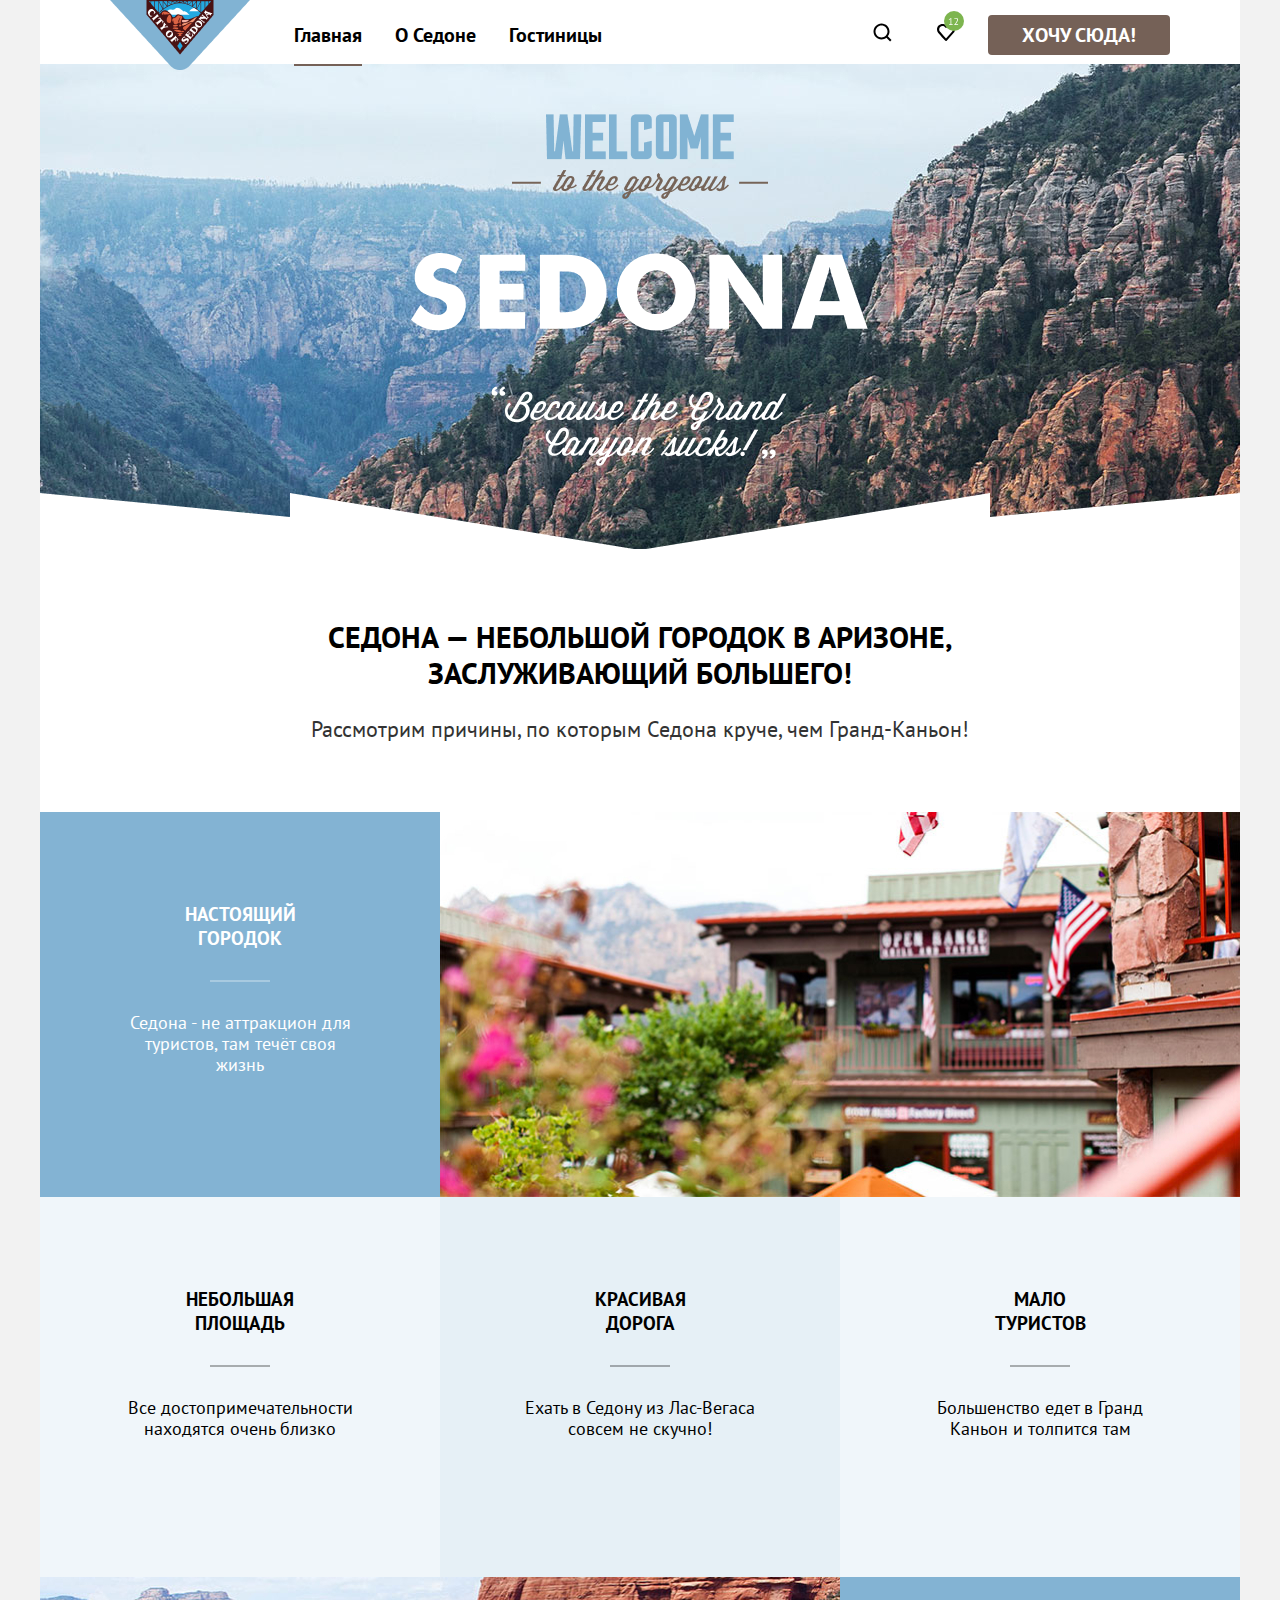
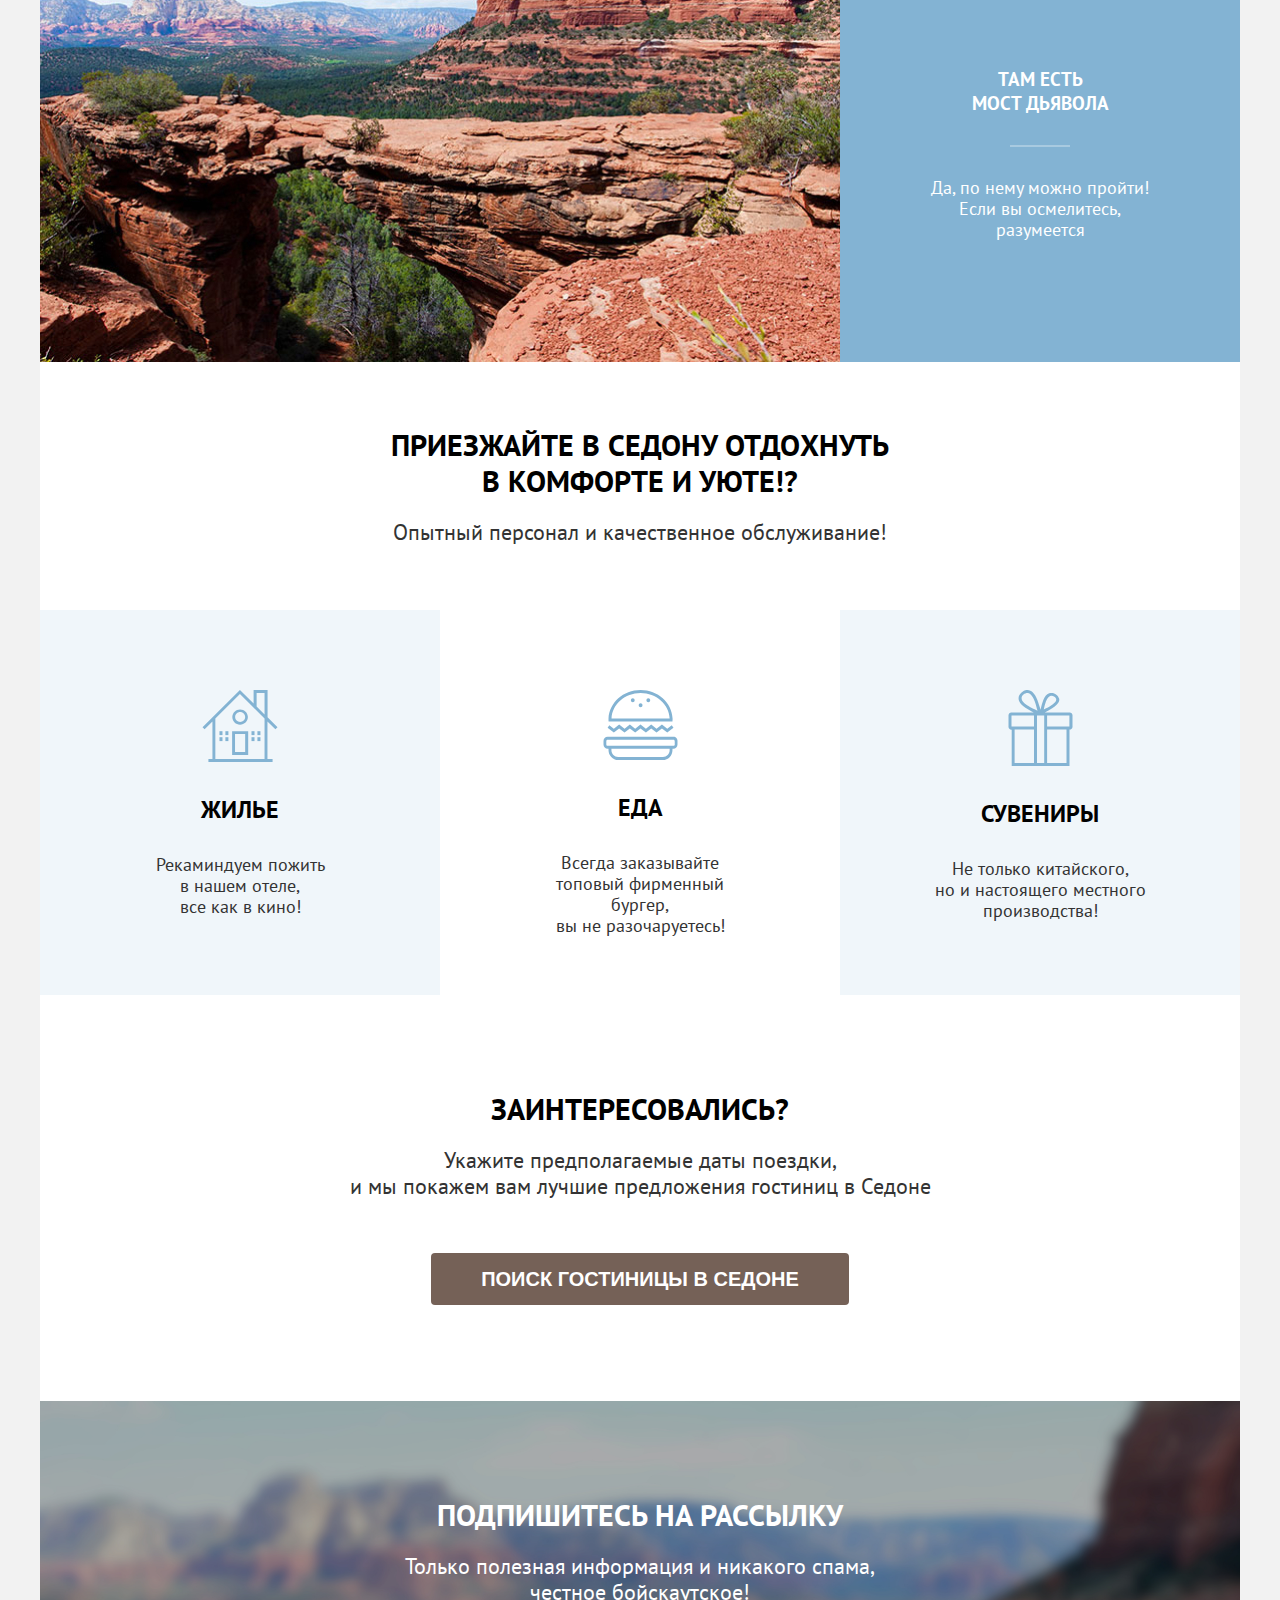
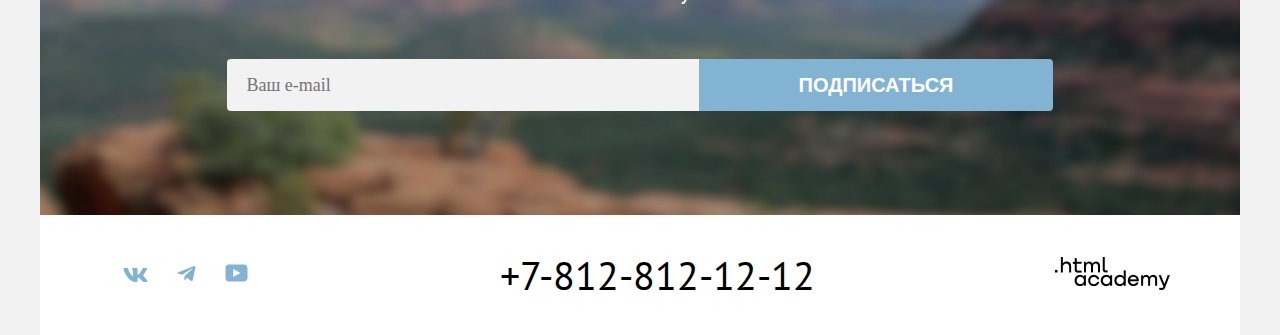
==== index.html @ 8613fc77 "Merge pull request #8 from Odissey7/master" ====
<!DOCTYPE html>
<html lang="ru">

  <head>
    <meta charset="utf-8">
    <title>HTML Academy: Седона</title>
    <link rel="stylesheet" href="./style.css">
  </head>


  <body class="body-index">
    <div class="body-html">
      <header class="page-header">
        <nav class="navigation">
          <img class="logo" src="./images/logo.png" width="140" height="70" alt="Иконка">

          <!--Header №1-->
          <div class="navigation-container">
            <ul class="navigation-list">
              <li class="navigation-item">
                <a class="navigation-link navigation-link-current" href="./index.html">Главная</a>
              </li>
              <li class="navigation-item">
                <a class="navigation-link" href="about.html">О Седоне</a>
              </li>
              <li class="navigation-item">
                <a class="navigation-link" href="./catalog.html">Гостиницы</a>
              </li>
            </ul>
          </div>

          <!--Header №2-->
          <div class="navigation-container-right">
            <ul class="navigation-list">
              <li class="navigation-item">
                <a class="search-link" href="#">
                  <img class="search" src="./images/search.svg" alt="Кнопка поиска">
                  <span class="visually-hidden">Поиск</span>
                </a>
              </li>
              <li class="navigation-item">
                <a class="like-link" href="#">
                  <img class="like" src="./images/like.svg" alt="Избранное">
                  <span class="visually-hidden">Избранное</span>
                </a>
              </li>
              <!--Button-->
              <li class="navigation-item">
                <a class="button button-header" href="#">Хочу сюда!</a>
              </li>
            </ul>
          </div>
        </nav>
      </header>



      <!--Main-->
      <main class="main-index">
        <h1 class="visually-hidden">Wellcom to Sedona</h1>
        <div class="hero">
          <img class="welcome" src="./images/welcome.png" alt="Приветствуем  Седоны">
          <img class="ornament" src="./images/shelf.png" alt="Орнамент">
        </div>


        <!--Главный текст-->
        <section class="advantages">
          <div class="page-container sedona-city">
            <h2 class="main-heading">Седона — небольшой городок в Аризоне,<br>заслуживающий большего!</h2>
            <p class="main-text">Рассмотрим причины, по которым Седона круче, чем Гранд-Каньон!</p>
          </div>
          <ul class="advantages-list">


            <!--Синний-->
            <li class="advantages-item advantages-item-wide">
              <div class="advantages-item-container">
                <h3 class="advantages-title"> Настоящий<br>городок</h3>
                <p class="advantages-description">Седона - не аттракцион для<br> туристов, там течёт своя<br> жизнь</p>
              </div>
              <img class="images" src="./images/photo-1.jpg" width="800" height="384" alt="Изображение домика">
            </li>

            <li class="advantages-item advantages-item-squares advantages-item-wide">
              <div class="advantages-item-container">
                <h3 class="advantages-title">Небольшая<br>площадь</h3>
                <p class="advantages-description">Все достопримечательности<br> находятся очень близко</p>
              </div>
            </li>

            <li class="advantages-item advantages-item-road advantages-item-wide">
              <div class="advantages-item-container">
                <h3 class="advantages-title">Красивая<br>дорога</h3>
                <p class="advantages-description">Ехать в Седону из Лас-Вегаса<br> совсем не скучно!</p>
              </div>
            </li>

            <li class="advantages-item advantages-item-tourist advantages-item-wide">
              <div class="advantages-item-container">
                <h3 class="advantages-title">Мало<br>туристов</h3>
                <p class="advantages-description">Большенство едет в Гранд<br> Каньон и толпится там</p>
              </div>
            </li>

            <!--Синний-->
            <li class="advantages-item advantages-item-wide advantages-item-wide-rewerse">
              <div class="advantages-item-container">
                <h3 class="advantages-title">Там есть<br>мост дьявола</h3>
                <p class="advantages-description">Да, по нему можно пройти!<br> Если вы осмелитесь,<br> разумеется</p>
              </div>
              <img class="images" src="images/photo-2.jpg" width="800" height="385" alt="Каньон">
            </li>
          </ul>

          <!--Приезжайте в Седону-->

          <div class="page-container stop-comfort">
            <h2 class="advantages-interested">Приезжайте в Седону отдохнуть<br> в комфорте и уюте!?</h2>
            <p class="advantages-description-comfort">Опытный персонал и качественное обслуживание!</p>
          </div>

          <!--Жилье-->
          <ul class="advantages-souvenirs">
            <li class="advantages-item-souvenirs">
              <div class="advantages-eat">
                <img class="souvenir" src="./images/housing.svg" alt="Рисунок домика">
                <h4 class="advantages-title-live">Жилье</h4>
                <p class="advantages-live">Рекаминдуем пожить<br> в нашем отеле,<br> все как в кино!
                </p>
              </div>
            </li>

            <li class="advantages-item-souvenirs souvenirs-second">
              <div class="advantages-eat">
                <img class="souvenir" src="./images/eating.svg" alt="Рисунок бургера">
                <h4 class="advantages-title-live">Еда</h4>
                <p class="advantages-live">Всегда заказывайте<br> топовый фирменный бургер,<br> вы не разочаруетесь!
                </p>
              </div>
            </li>

            <li class="advantages-item-souvenirs">
              <div class="advantages-eat">
                <img class="souvenir" src="./images/souvenir.svg" alt="Рисунок подарка">
                <h4 class="advantages-title-live">Сувениры</h4>
                <p class="advantages-live">Не только китайского,<br> но и настоящего местного<br> производства!
                </p>
              </div>
            </li>

          </ul>

          <!--Заинтересовались?-->

          <div class="page-container page-interested">
            <h2 class="advantages-interested">Заинтересовались?</h2>

            <p class="advantages-interested-main">Укажите предполагаемые даты поездки,<br>и мы покажем вам лучшие предложения гостиниц в Седоне</p>

            <button class="button button-search">Поиск гостиницы в Седоне</button>
          </div>

          <!--Подпишитесь на рассылку-->

          <div class="page-container index-footer">
            <h2 class="subscribe-description">Подпишитесь на рассылку</h2>
            <p class="advantages-subscribe">Только полезная информация и никакого спама,<br> честное бойскаутское!</p>

            <form class="subscribe" action="https://echo.htmlacademy.ru/" method="post">
              <div class="subscribe-radius">
              <label for="newsletter-email">
                <input class="form-subscribe" placeholder="Ваш e-mail" type="email" name="newsletter-email"
                  id="newsletter-email" required>

                </label>
                <button class="button button-blue" type="submit">
                  <span class="submit-subscribe">Подписаться</span>
                </button>

              </div>
              </form>
          </div>

        </section>
      </main>


      <!--Footer!-->
      <footer class="page-footer">
        <div class="footer-social-network">
          <ul class="connection-footer">
            <li class="footer-inline">
              <a href="http://vk">
                <img class="connection" src="./images/VK.svg" alt="ВКонтакте">
                <p class="visually-hidden">ВКонтакте</p>
              </a>
            </li>
            <li class="footer-inline">
              <a href="http://telegram">
                <img class="connection" src="./images/Telegram.svg" alt="Телеграм">
                <p class="visually-hidden">Телеграм</p>
              </a>
            </li>
            <li class="footer-inline">
              <a href="http://youtube">
                <img class="connection" src="./images/Youtube.svg" alt="Ютуб">
                <p class="visually-hidden">Ютуб</p>
              </a>
            </li>
          </ul>

          <h3>
            <a class="footer-call htmlacademy" href="tel:+78128121212">+7-812-812-12-12</a>
          </h3>

          <a class="htmlacademy" href="https://htmlacademy.ru/"><img class="htmlacademy-image"
              src="./images/html-academy.png" alt="html-academy"></a>

        </div>
      </footer>

    <div class="popup popup-active">
      <div class="popup-container">

      </div>
    </div>

    </div>
  </body>

</html>
---- style.css ----
@font-face {
    font-family: "PT-Sans";
    src: url("./fonts/ptsans-400.woff2") format("woff2");
    font-weight: 400;
    font-display: swap;
}

@font-face {
    font-family: "PT-Sans";
    src: url("./fonts/ptsans-700.woff2") format("woff2");
    font-weight: 700;
    font-display: swap;
}


body {
    width: 1200px;
    font-family: 'PT-Sans';
    font-style: normal;
    margin: 0 auto;
    background-color: #F2F2F2;

    display: grid;
    grid-template-rows: min-content auto min-content;
}

.body-html {
    background-color: white;
}

.page-header {
    height: 64px;
    padding: 0 70px;
}

.page-footer {
    padding: 0 70px;
}

.logo {
    position: absolute;
}

.catalog-html {
    width: 1200px;
}

.main-catalog {
    text-transform: capitalize;
}

.navigation {
    display: flex;
    align-items: center;
    justify-content: space-between;
    font-weight: 700;
    font-size: 20px;
    line-height: 24px;
}

.navigation-container {
    display: flex;
    align-items: center;
    flex-direction: row;
    padding: 0;
    padding-left: 168px;
    min-width: 340px;
    justify-content: space-around;
}

.navigation-container-right {
    display: flex;
    flex-direction: row;
    align-items: center;
    padding: 0;
    gap: 20px;
}

.navigation-list {
    display: contents;
    flex-direction: row;
    justify-content: space-between;
    align-items: center;
    margin: 0;
    padding: 0;
}

.navigation-item {
    justify-content: space-around;
}

.navigation-link {
    color: black;
    padding: 20px 16px;
}

.page-header-action {
    align-content: center;
}

.button-header {
    display: block;
    font-weight: 700;
    padding: 8px 34px;
}

.advantages-item {
    text-align: center;
    color: #ffffff;

    background-color: #83B3D3
}

.select {
    display: flex;
    align-items: center;
    width: 292px;
    margin-left: auto;
    margin-right: 70px;
}

.select-control {
    width: 100%;

    font-family: inherit;
    font-size: 18px;
    line-height: 21px;
    color: #333333;
    appearance: none;

    border: 2px solid #e5e5e5;
    border-radius: 4px;

    padding: 12px 20px;
    padding-right: 40px;

    background-image: url("./images/arrow.svg");
    background-repeat: no-repeat;
    background-position: right 20px center;
}

.select-control:hover {
    border-color: #68a2ca;
}

.select-control:focus {
    border-color: #3f5e72;
    outline: none;
}

.view-buttons {
    padding-right: 10px;
    width: 160px;
    display: flex;
    align-items: center;
    justify-content: space-between;
    cursor: pointer;
}

.view-buttons-item {
    justify-content: space-between;
    padding: 14px 15px;
    margin: 0 3.5px;

    border: 2px solid #000000;
    border-radius: 4px;
}

.view-button {
    cursor: pointer;
}

.catalog-products-container {
    display: flex;
    max-height: 50px;
    padding: 50px 70px 40px;
    align-items: center;
}

.main-text {
    color: #333333;
    font-weight: 400;
    font-size: 22px;
    line-height: 26px;
}

.advantages-list {
    margin: 0;
    padding: 0;
    display: flex;
    flex-wrap: wrap;
}

.advantages-item-container {
    width: 230px;
    min-height: 200px;
    padding: 90px 85px;
    display: flex;
    align-items: center;
    justify-content: flex-start;
    flex-direction: column;
}

.advantages-item-wide {
    display: flex;
}

.advantages-description {
    font-weight: 400;
    font-size: 18px;
    line-height: 21px;
}

.advantages-item-wide-rewerse {
    flex-direction: row-reverse;
}

.advantages-item-squares,
.advantages-item-tourist {
    color: black;
    background-color: rgba(131, 179, 211, 0.12);
}

.advantages-item-road {
    color: black;
    background-color: rgba(131, 179, 211, 0.2);
}

.footer-social-network {
    align-items: center;
    height: 120px;
    display: flex;
    justify-content: space-between;
}

.main-catalog-hotel {
    font-weight: 700;
    font-size: 60px;
    line-height: 78px;
    padding: 35px 70px 8px;
    margin: 0;
}

.connection-footer {
    align-self: center;
    display: inline;
}

.footer-inline {
    padding: 12.5px;
    display: inline;
}

.advantages-interested {
    color: #000000;
    padding-bottom: 20px;
    margin: 0;
    font-weight: 700;
    font-size: 30px;
    line-height: 36px;
}

.advantages-description-comfort {
    color: #333333;
    font-weight: 400;
    font-size: 22px;
    line-height: 26px;
}

.advantages-interested-main {
    color: #333333;
    font-weight: 400;
    font-size: 22px;
    line-height: 26px;
    padding-bottom: 54px;
}

.advantages-title-live {
    color: #000000;
    padding-bottom: 30px;
    margin: 0;
    font-weight: 700;
    font-size: 24px;
    line-height: 28px;
}

.advantages-live {
    color: #333333;
    font-weight: 400;
    font-size: 18px;
    line-height: 21px;
}

.advantages-title {
    text-transform: uppercase;
    margin-top: 0;
    margin-bottom: 32px;
    position: relative;
    padding-bottom: 30px;
    width: 175px;
}

.advantages-title::before {
    align-items: center;
    display: block;
    content: "";
    position: absolute;
    top: 100%;
    width: 60px;
    height: 2px;
    background-color: currentColor;
    left: 50%;
    transform: translateX(-50%);
    opacity: 0.3;
}
.images{
    height: 100%;
    object-fit: cover;
}

.souvenir {
    padding-bottom: 30px;
}

.white {
    color: #ffffff;
}

a {
    text-decoration: none;
    list-style: none;
}

ul {
    margin: 0;
    padding: 0;
    list-style: none;
}

li {
    list-style: none;
}

p {
    margin: 0;
}


.hero {
    text-align: center;
    height: 485px;
    background-image: url("/images/index-background.jpg");
    background-repeat: no-repeat;
    background-size: cover;
}


.welcome-shelf {
    width: 1200px;
    background-repeat: no-repeat;
    background-size: cover;
}

.welcome {
    padding-top: 50px;
}

.ornament {
    padding-top: 23px;
    background-position: 50% 50%;
}

.button-search {
    color: #ffffff;
    font-weight: 700;
    font-size: 20px;
    line-height: 36px;
    padding: 8px 50px;
    cursor: pointer;
}


h2 {
    text-transform: uppercase;
}

h4 {
    margin: 0;
    text-transform: uppercase;
}

.stars {
    color: #83B3D3;
}

.visually-hidden {
    position: absolute;
    width: 1px;
    height: 1px;
    margin: -1px;
    border: 0;
    padding: 0;
    white-space: nowrap;
    clip-path: inset(100%);
    clip: rect(0 0 0 0);
    overflow: hidden;
}

.Catalog-form {
    display: flex;
    justify-content: space-around;
}

.footer-call {
    font-weight: 400;
    font-size: 40px;
    line-height: 40px;
    color: black;
}



.second {
    background-color: rgba(131, 179, 211, 0.12);
}


.third {
    background-color: rgba(131, 179, 211, 0.2);
}

.advantages-souvenirs {
    display: flex;
    margin: 0;
    padding: 0;
}


.advantages-item-souvenirs {
    margin: 0;
    padding: 0;
    width: 400px;
    max-height: 385px;
    text-align: center;

    background-color: rgba(131, 179, 211, 0.12);
}

.advantages-eat {
    padding: 80px 85px;
}


.page-container {
    text-align: center;
}

.sedona-city {
    padding-top: 70px;
    padding-bottom: 70px;
}

.rectangle {
    padding-top: 30px;
    padding-bottom: 30px;
}

.main-heading {
    padding-bottom: 25px;
    margin: 0;
    font-weight: 700;
    font-size: 30px;
    line-height: 36px;
}

.catalog-pages {
    display: flex;
    flex-direction: row;
    align-items: center;
    padding: 0 70px;
    padding-top: 40px;
}

.numbers-catalog {
    border-radius: 4px;
}

.catalog-type-wrap {
    grid-column: 1/-1;
    display: flex;
    justify-content: space-between;
    gap: 20px;
}

.catalog-nice-hotels {
    grid-column: 1/-1;
    text-transform: capitalize;
}


.souvenirs-second {
    background-color: #ffffff;
}


.button {
    border: 0;
    border-radius: 4px;
    text-transform: uppercase;
    color: #ffffff;
    background-color: #756157;
}


.button-blue {
    border: 0;
    padding: 8px 50px;
    border-radius: 0 4px 4px 0;
    background-color: #83B3D3;
    cursor: pointer;
}


.subscribe {
    flex-direction: row-reverse
}

.subscribe-radius {
    display: inline-flex;
}

.form-subscribe {
    padding: 0 0 0 20px;
    font-family: 'PT Sans';
    font-style: normal;
    width: 452px;
    border-radius: 4px 0 0 4px;
    border: 0;
    height: 52px;
    font-weight: 400;
    font-size: 18px;
    line-height: 24px;

    background-color: #F2F2F2;
}

.submit-subscribe {
    padding: 8px 50px;
    font-weight: 700;
    font-size: 20px;
    line-height: 36px;
}

.catalog-beautiful-hotel {
    display: grid;
    grid-template-columns: repeat(3, 340px);
    flex-direction: row;
    gap: 20px;
    align-items: flex-start;
    flex-wrap: nowrap;
    padding: 0;
}

.catalog-goods {
    padding: 0 70px;
}

.catalog-cheap {
    align-items: baseline;
    justify-content: space-around;
    display: flex;
}

.catalog-button-border {
    justify-content: space-around;
}

.catalog-button-border {
    text-align: right;
    display: flex;
}

.beautiful-hotels {
    box-sizing: border-box;
    padding: 20px;
    border: 1px solid #E6E6E6;
    border-radius: 4px;
}


.button-cheap-first {
    justify-content: flex-end;
}

.catalog-hotels {
    text-transform: uppercase;
    font-weight: 700;
    font-size: 30px;
    line-height: 36px;

    margin: 0;
}


.catalog-divider {
    padding-top: 20px;
    text-align: center;
}

.catalog-image {
    min-height: 412px;
    color: #ffffff;
    background-image: url("./images/catalog-backgroung.jpg");
    background-repeat: no-repeat;
    background-size: cover;
}

.catalog-menu {
    margin: 0;
    text-transform: capitalize;
    font-weight: 700;
    font-size: 20px;
    line-height: 24px;
    display: block;
}

.catalog-reset {
    position: relative;
    top: 50px;
    display: grid;
}

.page-interested {
    padding-top: 96px;
    padding-bottom: 96px;
    background-color: #ffffff;
    background-repeat: no-repeat;
    background-size: cover;
}

.index-footer {
    padding-top: 96px;
    padding-bottom: 104px;
    color: #ffffff;
    background-image: url("./images/canion.jpg");
    background-repeat: no-repeat;
    background-size: cover;
}

.catalog-footer {
    background-color: #ffffff;
    background-repeat: no-repeat;
    background-size: cover;
}

.subscribe-catalog {
    height: 215px;
    padding-top: 96px;
    padding-bottom: 104px;
}

.stop-comfort {
    padding-top: 65px;
    padding-bottom: 65px;
}

.subscribe-description {
    color: #ffffff;
    padding-bottom: 20px;
    margin: 0;
    font-weight: 700;
    font-size: 30px;
    line-height: 36px;
}

.subscribe-description-catalog {
    color: #000000;
    padding-bottom: 20px;
    margin: 0;
    font-weight: 700;
    font-size: 30px;
    line-height: 36px;
}

.advantages-subscribe {
    color: #ffffff;
    padding-bottom: 54px;
    font-weight: 400;
    font-size: 22px;
    line-height: 26px;
}

.advantages-subscribe-catalog {
    color: #333333;
    padding-bottom: 54px;
    font-weight: 400;
    font-size: 22px;
    line-height: 26px;
}

.catalog-numbers {
    border-radius: 4px;
    display: flex;
    padding: 11px 23px;
    color: white;
    background-color: #83B3D3;
}

.pages-numbers {
    display: inline-block;
}

.pages-numbers-light {
    color: black;
    background-color: #F2F2F2;
}

.pages-numbers-white {
    color: black;
    background-color: #ffffff;
}

.bread-crumbs {
    color: #ffffff;
}

.catalog-crumbs-bread {
    display: block;
}

.crumbs-bread {
    padding: 8px 70px 45px;
}

.main-crumbs-bread {
    padding: 0 3px;
}

.catalog-button-apply {
    font-weight: 700;
    padding: 8px 50px;
    background-color: #83B3D3;

}

.catalog-button-reset {
    position: relative;
    top: 40px;
    font-weight: 700;
    padding: 8px 50px;
    background: fixed;


}

button {
    font-weight: 700;
    cursor: pointer;
}


.button-more {
    border: 0;
    padding: 8px 26px;
    font-family: 'PT Sans';
    font-style: normal;
    font-weight: 700;
    font-size: 16px;
    line-height: 20px;
}

.button-color-second {
    border: 0;
    padding: 8px 20px;
    background-color: #83B3D3;
    font-family: 'PT Sans';
    font-style: normal;
    font-weight: 700;
    font-size: 16px;
    line-height: 20px;
}

.button-color-third {
    border: 0;
    padding: 8px 18px;
    background-color: #7DB54F;
    font-family: 'PT Sans';
    font-style: normal;
    font-weight: 700;
    font-size: 16px;
    line-height: 20px;
}

.catalog-rating {
    border-radius: 4px;
    padding: 9px 22px;
    background-color: #F2F2F2;
    font-family: 'PT Sans';
    font-style: normal;
    font-weight: 400;
    font-size: 16px;
    line-height: 20px;
}

.beautiful-catalog-hotel {
    display: grid;
    flex-direction: column;
    gap: 16px;
    grid-template-columns: 1fr 1fr;
}

.catalog-images {
    max-width: 100%;
    grid-column: 1/-1;
}

.catalog-rating-wrap {
    grid-column: 1/-1;
    display: flex;
    justify-content: space-between;
    align-items: center;
}



.checkbox-item {
    position: absolute;
    appearance: none;
}

.checkbox {
    display: flex;
    align-items: center;
    cursor: pointer;
}

.checkbox-pseudo {
    display: inline-block;
    border-radius: 4px;
    width: 18px;
    height: 18px;
    border: 1px solid #ffffff;
    background-color: #ffffff;
    cursor: pointer;
}

.catalog-checkbox {
    margin-top: 32px;
    display: grid;
    font-weight: 400;
    font-size: 18px;
    line-height: 23px;
    gap: 16px;
}

.catalog-text {
    padding-left: 16px;
}

.checkbox-item:checked ~ .checkbox-pseudo {
    background-color: #ffffff;
    background-image: url("./images/checkbox.svg");
    background-repeat: no-repeat;
    background-position: center;
}

.checkbox-item:focus ~ .checkbox-pseudo {
    box-shadow: 0 0 0 3px #83B3D3;
}




.radio-item {
    position: absolute;
    appearance: none;
}

.radio {
    display: flex;
    align-items: center;
    cursor: pointer;
}

.radio-pseudo {
    display: inline-block;
    border-radius: 50%;
    width: 18px;
    height: 18px;
    border: 1px solid #ffffff;
    background-color: #ffffff;
    cursor: pointer;
}

.catalog-radio {
    margin-top: 32px;
    display: grid;
    font-weight: 400;
    font-size: 18px;
    line-height: 23px;
    gap: 16px;
}

.catalog-hotel {
    padding-left: 16px;
}

.radio-item:checked ~ .radio-pseudo {
    background-color: #ffffff;
    background-image: url("./images/radio.svg");
    background-repeat: no-repeat;
    background-position: center;
}

.radio-item:focus ~ .radio-pseudo {
    box-shadow: 0 0 0 3px #83B3D3;
}


fieldset {
    border: none;
}

.catalog-filter-title {
    font-family: 'PT Sans';
    font-style: normal;
    font-weight: 700;
    font-size: 20px;
    line-height: 24px;
}

.navigation-link-current {
    position: relative;
    padding-bottom: 18.5px;
}

.navigation-link-current::after {
    position: absolute;
    content: "";

    right: 16px;
    left: 16px;
    bottom: 0;

    height: 2px;
    background-color: #756157;
}

.popup:active {
    display: flex;
}

.popup {
    position: fixed;
    top: 0;
    left: 0;
    width: 100%;
    height: 100%;
    display: none;
    align-items: center;
    justify-content: center;
}

.popup-container {
    width: 717px;
    height: 576px;
    background: #ffffff;
    border-radius: 30px;
    z-index: 1;
}


.popup::before {
    content: "";
    position: absolute;
    width: 100%;
    height: 100%;
    background-color: rgba(242, 242, 242, 0.8);
    ;
}
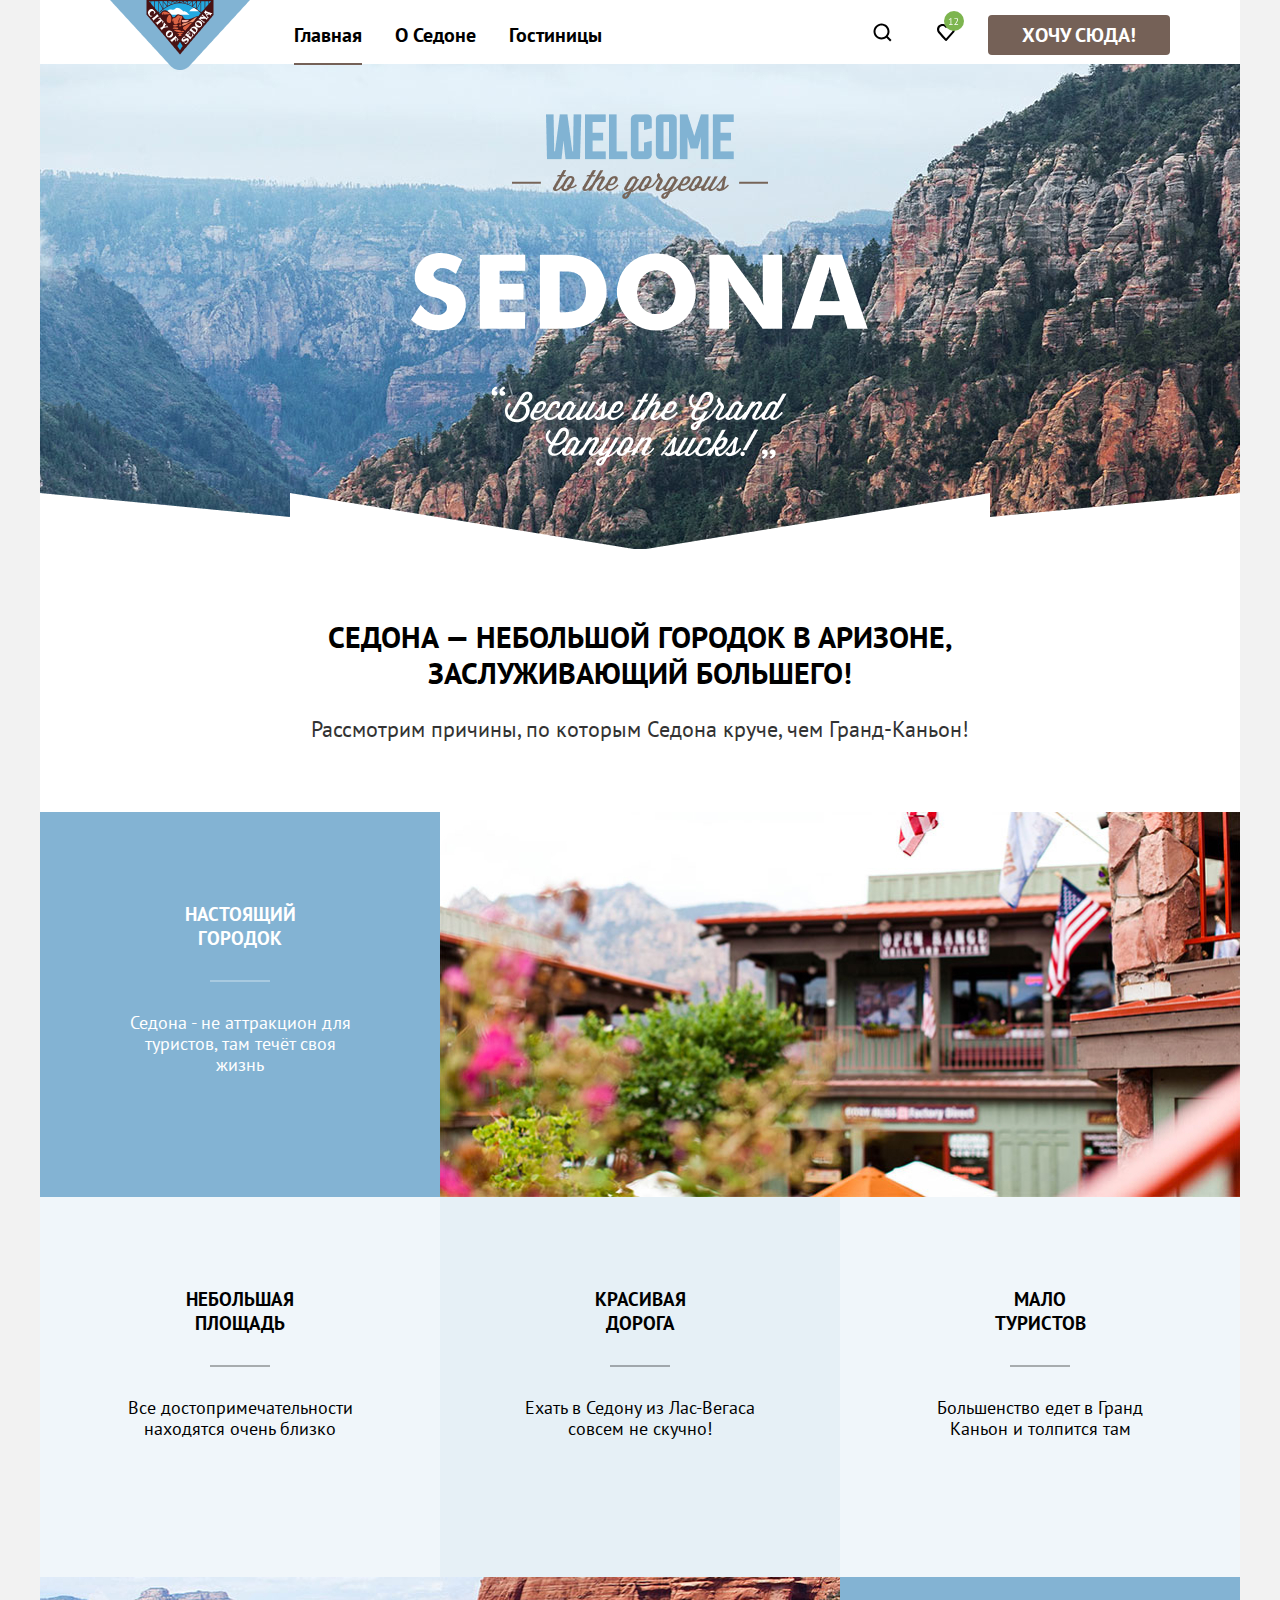
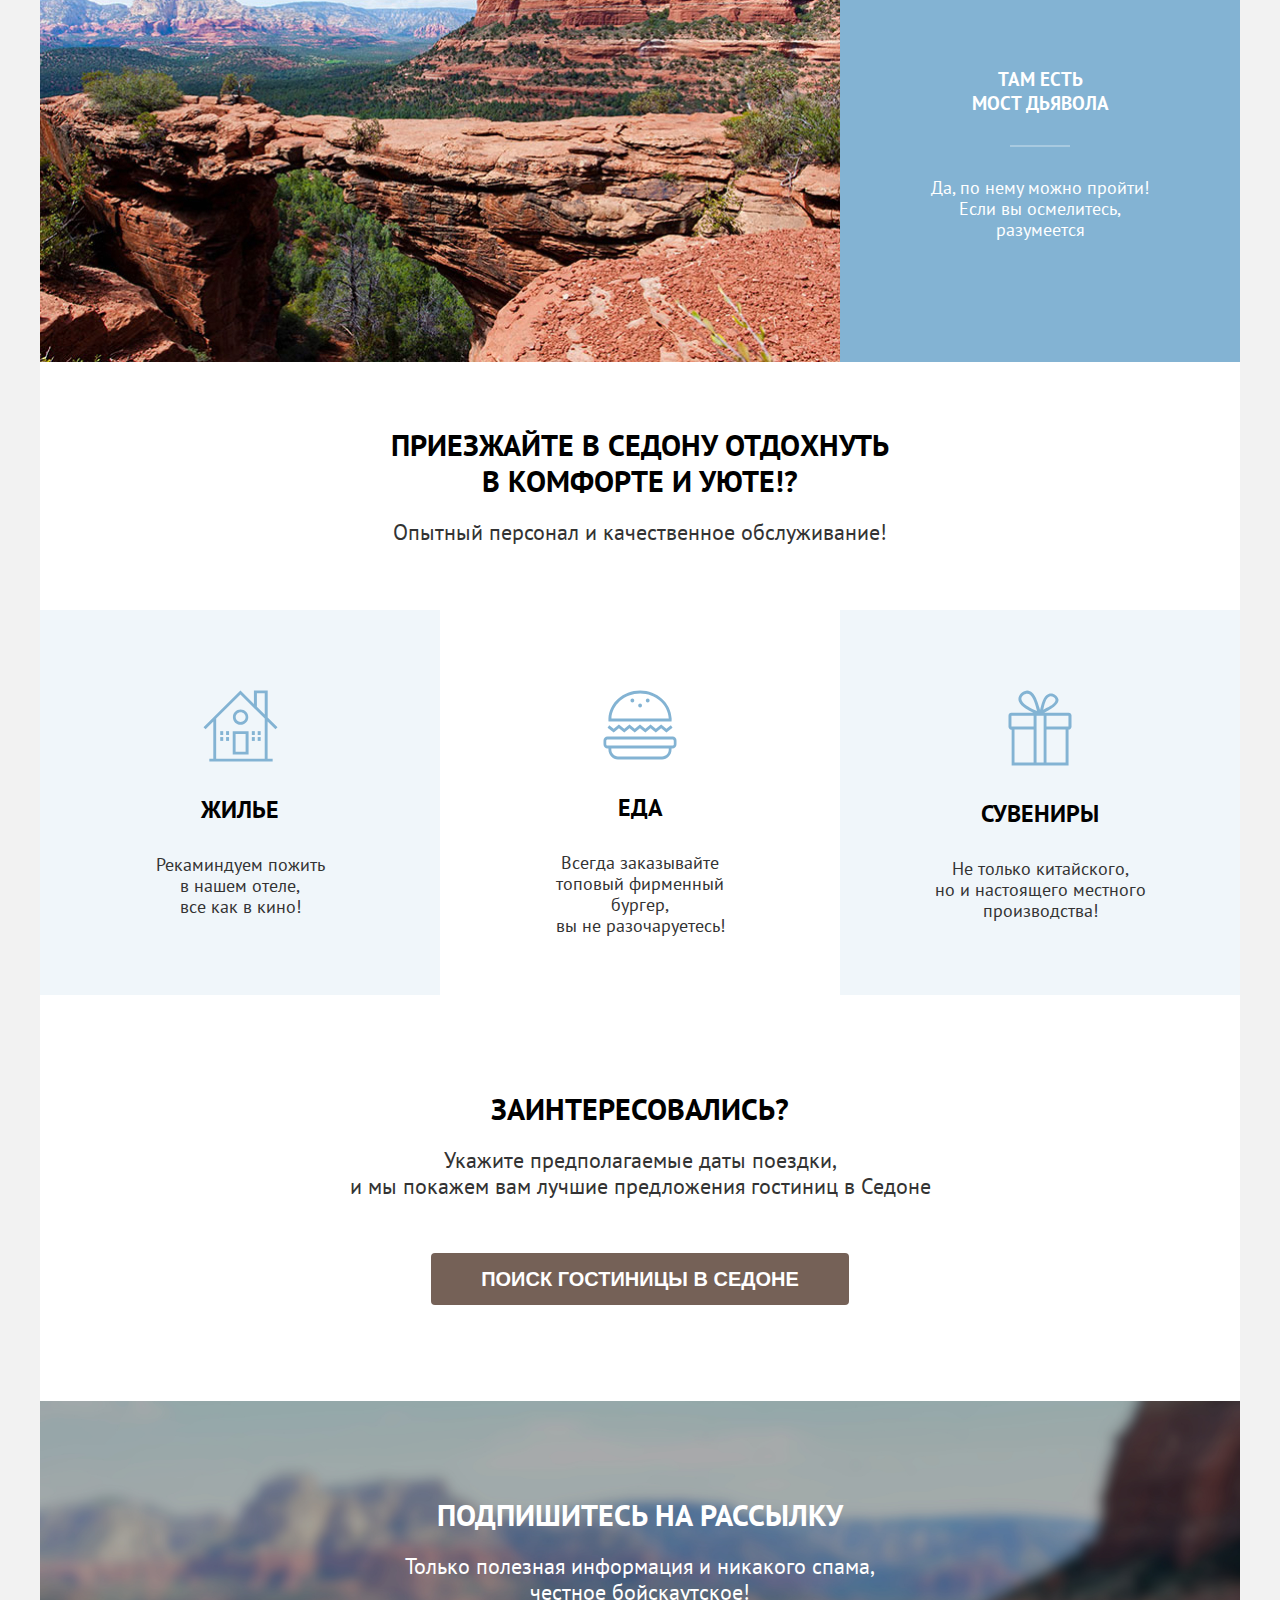
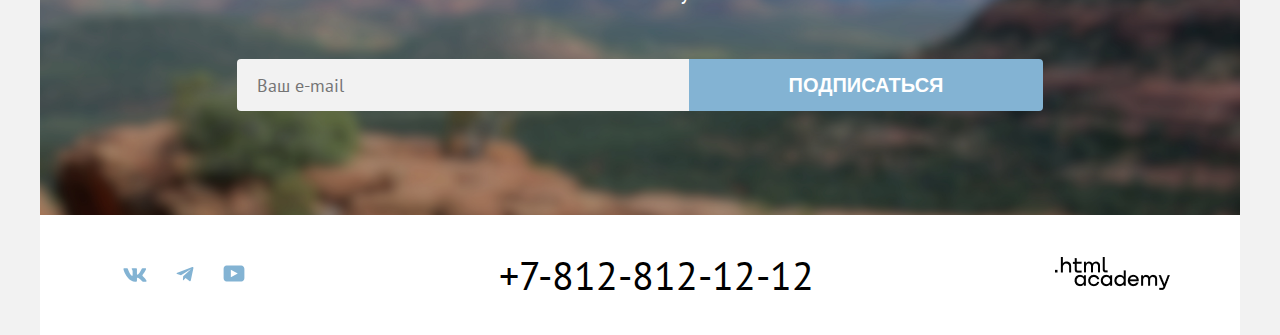
==== commit 6cb992aa: "Merge pull request #10 from Odissey7/master" ====
--- a/index.html
+++ b/index.html
@@ -34,13 +34,13 @@
             <ul class="navigation-list">
               <li class="navigation-item">
                 <a class="search-link" href="#">
-                  <img class="search" src="./images/search.svg" alt="Кнопка поиска">
+                  <img class="search" src="./images/search.svg" width="44" height="64" alt="Кнопка поиска">
                   <span class="visually-hidden">Поиск</span>
                 </a>
               </li>
               <li class="navigation-item">
                 <a class="like-link" href="#">
-                  <img class="like" src="./images/like.svg" alt="Избранное">
+                  <img class="like" src="./images/like.svg" width="44" height="64" alt="Избранное">
                   <span class="visually-hidden">Избранное</span>
                 </a>
               </li>
@@ -59,8 +59,8 @@
       <main class="main-index">
         <h1 class="visually-hidden">Wellcom to Sedona</h1>
         <div class="hero">
-          <img class="welcome" src="./images/welcome.png" alt="Приветствуем  Седоны">
-          <img class="ornament" src="./images/shelf.png" alt="Орнамент">
+          <img class="welcome" src="./images/welcome.png" width="458" height="352" alt="Приветствуем в Седоне">
+          <img class="ornament" src="./images/shelf.png" width="1200" height="57" alt="Орнамент">
         </div>
 
 
@@ -124,8 +124,8 @@
           <ul class="advantages-souvenirs">
             <li class="advantages-item-souvenirs">
               <div class="advantages-eat">
-                <img class="souvenir" src="./images/housing.svg" alt="Рисунок домика">
-                <h4 class="advantages-title-live">Жилье</h4>
+                <img class="souvenir" src="./images/housing.svg" width="75" height="72" alt="Рисунок домика">
+                <h3 class="advantages-title-live">Жилье</h3>
                 <p class="advantages-live">Рекаминдуем пожить<br> в нашем отеле,<br> все как в кино!
                 </p>
               </div>
@@ -133,8 +133,8 @@
 
             <li class="advantages-item-souvenirs souvenirs-second">
               <div class="advantages-eat">
-                <img class="souvenir" src="./images/eating.svg" alt="Рисунок бургера">
-                <h4 class="advantages-title-live">Еда</h4>
+                <img class="souvenir" src="./images/eating.svg" width="74" height="70" alt="Рисунок бургера">
+                <h3 class="advantages-title-live">Еда</h3>
                 <p class="advantages-live">Всегда заказывайте<br> топовый фирменный бургер,<br> вы не разочаруетесь!
                 </p>
               </div>
@@ -142,8 +142,8 @@
 
             <li class="advantages-item-souvenirs">
               <div class="advantages-eat">
-                <img class="souvenir" src="./images/souvenir.svg" alt="Рисунок подарка">
-                <h4 class="advantages-title-live">Сувениры</h4>
+                <img class="souvenir" src="./images/souvenir.svg" width="64" height="76" alt="Рисунок подарка">
+                <h3 class="advantages-title-live">Сувениры</h3>
                 <p class="advantages-live">Не только китайского,<br> но и настоящего местного<br> производства!
                 </p>
               </div>
@@ -156,7 +156,8 @@
           <div class="page-container page-interested">
             <h2 class="advantages-interested">Заинтересовались?</h2>
 
-            <p class="advantages-interested-main">Укажите предполагаемые даты поездки,<br>и мы покажем вам лучшие предложения гостиниц в Седоне</p>
+            <p class="advantages-interested-main">Укажите предполагаемые даты поездки,<br>и мы покажем вам лучшие
+              предложения гостиниц в Седоне</p>
 
             <button class="button button-search">Поиск гостиницы в Седоне</button>
           </div>
@@ -169,9 +170,9 @@
 
             <form class="subscribe" action="https://echo.htmlacademy.ru/" method="post">
               <div class="subscribe-radius">
-              <label for="newsletter-email">
-                <input class="form-subscribe" placeholder="Ваш e-mail" type="email" name="newsletter-email"
-                  id="newsletter-email" required>
+                <label for="newsletter-email">
+                  <input class="form-subscribe" placeholder="Ваш e-mail" type="email" name="newsletter-email"
+                    id="newsletter-email" required>
 
                 </label>
                 <button class="button button-blue" type="submit">
@@ -179,7 +180,7 @@
                 </button>
 
               </div>
-              </form>
+            </form>
           </div>
 
         </section>
@@ -192,19 +193,19 @@
           <ul class="connection-footer">
             <li class="footer-inline">
               <a href="http://vk">
-                <img class="connection" src="./images/VK.svg" alt="ВКонтакте">
+                <img class="connection" src="./images/VK.svg" width="24" height="14" alt="ВКонтакте" fill="currentColor">
                 <p class="visually-hidden">ВКонтакте</p>
               </a>
             </li>
             <li class="footer-inline">
               <a href="http://telegram">
-                <img class="connection" src="./images/Telegram.svg" alt="Телеграм">
+                <img class="connection" src="./images/Telegram.svg" alt="Телеграм" width="18" height="15" fill="currentColor">
                 <p class="visually-hidden">Телеграм</p>
               </a>
             </li>
             <li class="footer-inline">
               <a href="http://youtube">
-                <img class="connection" src="./images/Youtube.svg" alt="Ютуб">
+                <img class="connection" src="./images/Youtube.svg" alt="Ютуб" width="22" height="17" fill="currentColor">
                 <p class="visually-hidden">Ютуб</p>
               </a>
             </li>
@@ -220,11 +221,96 @@
         </div>
       </footer>
 
-    <div class="popup popup-active">
-      <div class="popup-container">
-
+      <div class="popup popup-active">
+        <div class="popup-container">
+          <h2 class="index-popup-title">Поиск гостиницы в Седоне</h2>
+
+          <button class="index-popup-button">
+            <img src="./images/close.svg" alt="Кнопка закрыть">
+            <span class="visually-hidden">Закрыть</span>
+          </button>
+
+          <fieldset class="popup-fieldset">
+            <ul class="index-popup-date">
+              <li class="index-popup-check-in">
+                <div class="date-check-in-title">
+                  <legend class="popup-title">Дата заезда:</legend>
+                </div>
+                <form class="index-popup-form" action="https://echo.htmlacademy.ru/">
+                  <div class="index-popup">
+                    <label class="popup-date-check-in" for="index-date-popup">
+                      <input class="date-popup" type="date" name="date-check-in"
+                        id="check-in" required>
+
+                    </label>
+                    <button class="index-popup-calendar" type="submit">
+                      <img src="./images/date.svg" alt="Календарь">
+                      <span class="visually-hidden">Календарь</span>
+                    </button>
+
+                  </div>
+                </form>
+              </li>
+              <li class="index-popup-departure">
+                <div class="date-check-in-title">
+                  <legend class="popup-title">Дата выезда:</legend>
+                </div>
+                <form class="index-popup-form-departure" action="https://echo.htmlacademy.ru/">
+                  <div class="index-popup">
+                    <label class="popup-date-check-in" for="index-date-popup">
+                      <input class="date-popup" type="date" name="date-check-in"
+                        id="check-in" required>
+
+                    </label>
+                    <button class="index-popup-calendar" type="submit">
+                      <img src="./images/date.svg" alt="Календарь">
+                      <span class="visually-hidden">Календарь</span>
+                    </button>
+
+                  </div>
+                </form>
+
+              </li>
+            </ul>
+
+            <ul class="popup-parents-children">
+              <li class="popup-parents">
+                <div class="index-parents">
+                  <legend class="popup-title">Взрослые:</legend>
+                </div>
+
+                <form class="index-parents-form" action="https://echo.htmlacademy.ru/">
+                  <label class="popup-parents-label" for="index-parents-popup">
+                    <input class="parents-popup" type="number" name="parents">
+                  </label>
+                </form>
+
+              </li>
+
+              <li class="popup-children">
+                <div class="index-children">
+                  <legend class="popup-title">Дети:</legend>
+                </div>
+
+                <form class="index-children-form" action="https://echo.htmlacademy.ru/">
+                  <label class="popup-children-label" for="index-children-popup">
+                    <input class="children-popup" type="number" name="parents">
+                  </label>
+                </form>
+
+              </li>
+            </ul>
+
+            <div class="popup-button">
+            <button class="button button-blue-popup">
+              <span class="popup-find">Найти</span>
+            </button>
+            </div>
+          </fieldset>
+
+
+        </div>
       </div>
-    </div>
 
     </div>
   </body>
--- a/style.css
+++ b/style.css
@@ -1,12 +1,12 @@
 @font-face {
-    font-family: "PT-Sans";
+    font-family: 'PT Sans';
     src: url("./fonts/ptsans-400.woff2") format("woff2");
     font-weight: 400;
     font-display: swap;
 }
 
 @font-face {
-    font-family: "PT-Sans";
+    font-family: 'PT Sans';
     src: url("./fonts/ptsans-700.woff2") format("woff2");
     font-weight: 700;
     font-display: swap;
@@ -15,7 +15,7 @@
 
 body {
     width: 1200px;
-    font-family: 'PT-Sans';
+    font-family: 'PT Sans';
     font-style: normal;
     margin: 0 auto;
     background-color: #F2F2F2;
@@ -122,7 +122,7 @@
 .select-control {
     width: 100%;
 
-    font-family: inherit;
+    font-family: 'PT Sans';
     font-size: 18px;
     line-height: 21px;
     color: #333333;
@@ -276,6 +276,8 @@
 }
 
 .advantages-title-live {
+    text-align: center;
+    text-transform: uppercase;
     color: #000000;
     padding-bottom: 30px;
     margin: 0;
@@ -313,7 +315,8 @@
     transform: translateX(-50%);
     opacity: 0.3;
 }
-.images{
+
+.images {
     height: 100%;
     object-fit: cover;
 }
@@ -542,6 +545,7 @@
     line-height: 24px;
 
     background-color: #F2F2F2;
+    box-sizing: border-box;
 }
 
 .submit-subscribe {
@@ -931,7 +935,12 @@
 
 .navigation-link-current {
     position: relative;
-    padding-bottom: 18.5px;
+    padding-bottom: 17.5px;
+}
+
+.navigation-link-current-catalog {
+    position: relative;
+    padding-bottom: 17.5px;
 }
 
 .navigation-link-current::after {
@@ -946,7 +955,35 @@
     background-color: #756157;
 }
 
-.popup:active {
+.navigation-link-current-catalog::after {
+    position: absolute;
+    content: "";
+
+    right: 16px;
+    left: 16px;
+    bottom: 0;
+
+    height: 2px;
+    background-color: #756157;
+}
+
+.index-popup-title {
+    width: 660px;
+    margin: 0;
+    padding-left: 70px;
+    padding-top: 64px;
+}
+
+.index-popup-button {
+    border: none;
+    background: none;
+    right: 52px;
+    position: absolute;
+    padding: 64px 0 0;
+}
+
+.popup-active {
+    position: relative;
     display: flex;
 }
 
@@ -961,7 +998,19 @@
     justify-content: center;
 }
 
+.popup-title {
+    text-transform: capitalize;
+    font-family: 'PT Sans';
+    font-style: normal;
+    font-weight: 700;
+    font-size: 20px;
+    line-height: 24px;
+}
+
+
 .popup-container {
+    display: flex;
+    position: relative;
     width: 717px;
     height: 576px;
     background: #ffffff;
@@ -976,5 +1025,223 @@
     width: 100%;
     height: 100%;
     background-color: rgba(242, 242, 242, 0.8);
-    ;
-}
+}
+
+.connection:focus {
+    color: #68A2CA;
+}
+
+
+.range-input-label {
+    color: #000000;
+    position: absolute;
+    right: 20px;
+    top: 50%;
+    transform: translateY(-50%);
+}
+
+.range-input {
+    padding-right: 40px;
+    height: 48px;
+    width: 143px;
+    box-sizing: border-box;
+    border: none;
+    border-radius: 4px 0 0 4px;
+}
+
+.range-input-min {
+    padding-left: 20px;
+    border-radius: 4px 0 0 4px;
+}
+
+.range-input-max {
+    padding-left: 20px;
+    border-radius: 0 4px 4px 0;
+}
+
+.range-scale {
+    margin-top: 48px;
+    position: relative;
+    height: 4px;
+    margin-bottom: 16px;
+    background-color: gray;
+    border-radius: 2px;
+}
+
+.range-bar {
+    position: absolute;
+    height: 4px;
+    background-color: #ffffff;
+}
+
+
+.range-toggle {
+    position: absolute;
+    width: 20px;
+    height: 20px;
+    background: #ffffff;
+    border: none;
+    border-radius: 5px;
+    cursor: pointer;
+}
+
+.catalog-filter-label {
+    position: relative;
+}
+
+.range-toggle:hover {
+    background-color: #ffffff;
+}
+
+.range-toggle:active,
+.range-toggle:focus {
+    outline: 3px solid #ffffff;
+}
+
+.toggle-min {
+    top: -8px;
+    left: 0;
+}
+
+.toggle-max {
+    top: -8px;
+    right: -10px;
+}
+
+legend.catalog-filter-title {
+    padding-bottom: 30px;
+}
+
+.index-popup-form {
+    padding-left: 24px;
+}
+
+.index-popup-form-departure {
+    padding-left: 18px;
+}
+
+
+.index-popup {
+    border-radius: 4px;
+    position: relative;
+    background-color: #F2F2F2;
+    align-items: center;
+    width: 440px;
+    height: 48px;
+}
+
+.index-popup-calendar {
+    padding: 0;
+    position: absolute;
+    top: 16px;
+    right: 17px;
+    border: none;
+}
+
+.index-popup-check-in {
+    justify-content: center;
+    align-items: center;
+    position: absolute;
+    padding: 164px 0 0;
+    display: flex;
+    left: 70px;
+}
+
+.index-popup-departure {
+    align-items: center;
+    position: absolute;
+    padding: 260px 0 0;
+    display: flex;
+    left: 70px;
+}
+
+.date-popup {
+    border-radius: 4px;
+    cursor: pointer;
+    padding: 12px 0 12px 20px;
+    background-color: #F2F2F2;
+    border: none;
+}
+
+.index-popup-date {
+    max-width: 577px;
+}
+
+
+.popup-parents-children {
+    width: 577px;
+    justify-content: space-between;
+    padding: 356px 0 0;
+    position: absolute;
+    align-items: center;
+    display: flex;
+    left: 70px;
+}
+
+.popup-parents {
+    border: none;
+    align-items: center;
+    display: flex;
+}
+
+.popup-children {
+    border: none;
+    align-items: center;
+    display: flex;
+}
+
+.index-parents-form {
+    border-radius: 4px;
+    width: 110px;
+    height: 48px;
+    background-color: #F2F2F2;
+}
+
+.index-children-form {
+    border-radius: 4px;
+    width: 110px;
+    height: 48px;
+    background-color: #F2F2F2;
+}
+
+
+.popup-fieldset {
+    width: 577px;
+}
+
+.popup-parents-label {
+    width: 110px;
+}
+
+
+.button-blue-popup {
+    padding: 0;
+    width: 577px;
+    height: 60px;
+    border-radius: 10px;
+    background: #83B3D3;
+}
+
+
+.popup-find {
+    font-family: 'PT Sans';
+    font-style: normal;
+    font-weight: 700;
+    font-size: 20px;
+    line-height: 24px;
+}
+
+.popup-button {
+    position: absolute;
+    padding-top: 452px;
+    left: 70px;
+}
+
+
+.index-children {
+    padding-right: 46px;
+}
+
+.index-parents {
+    padding-right: 46px;
+}
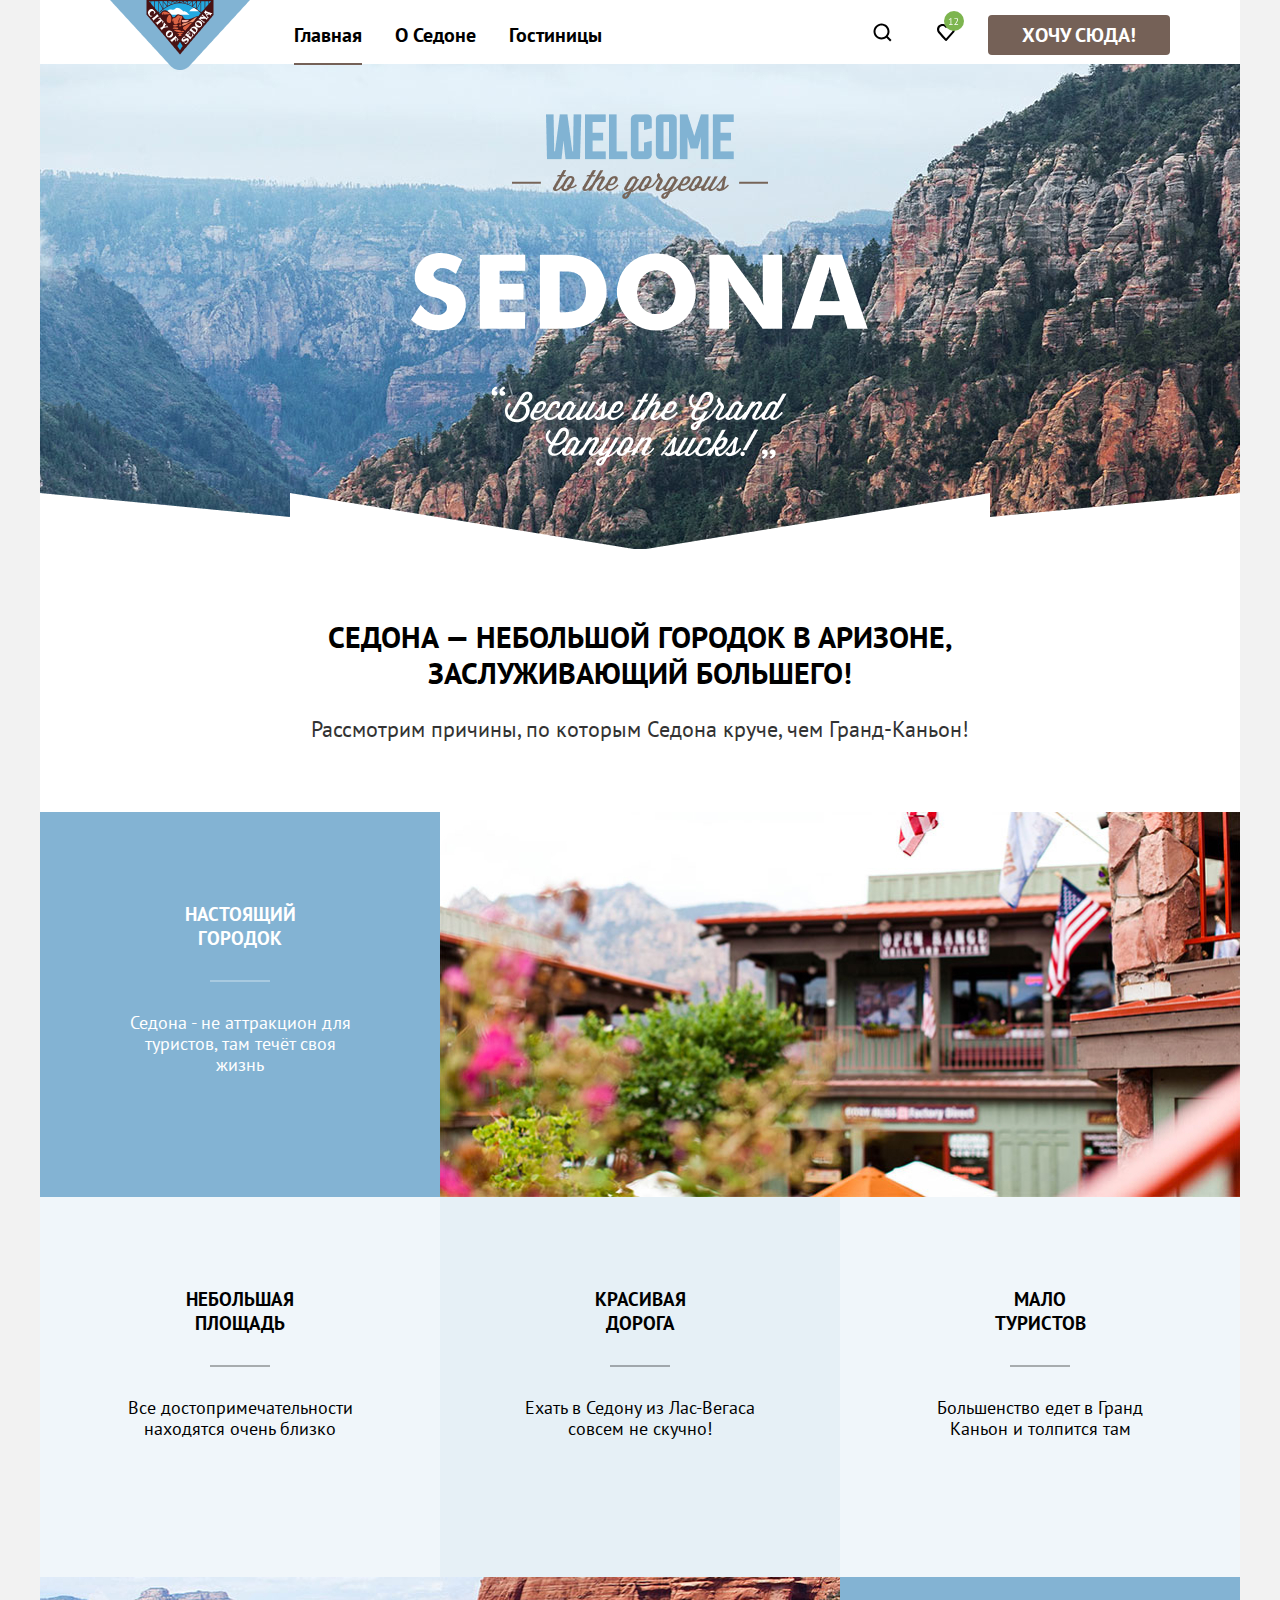
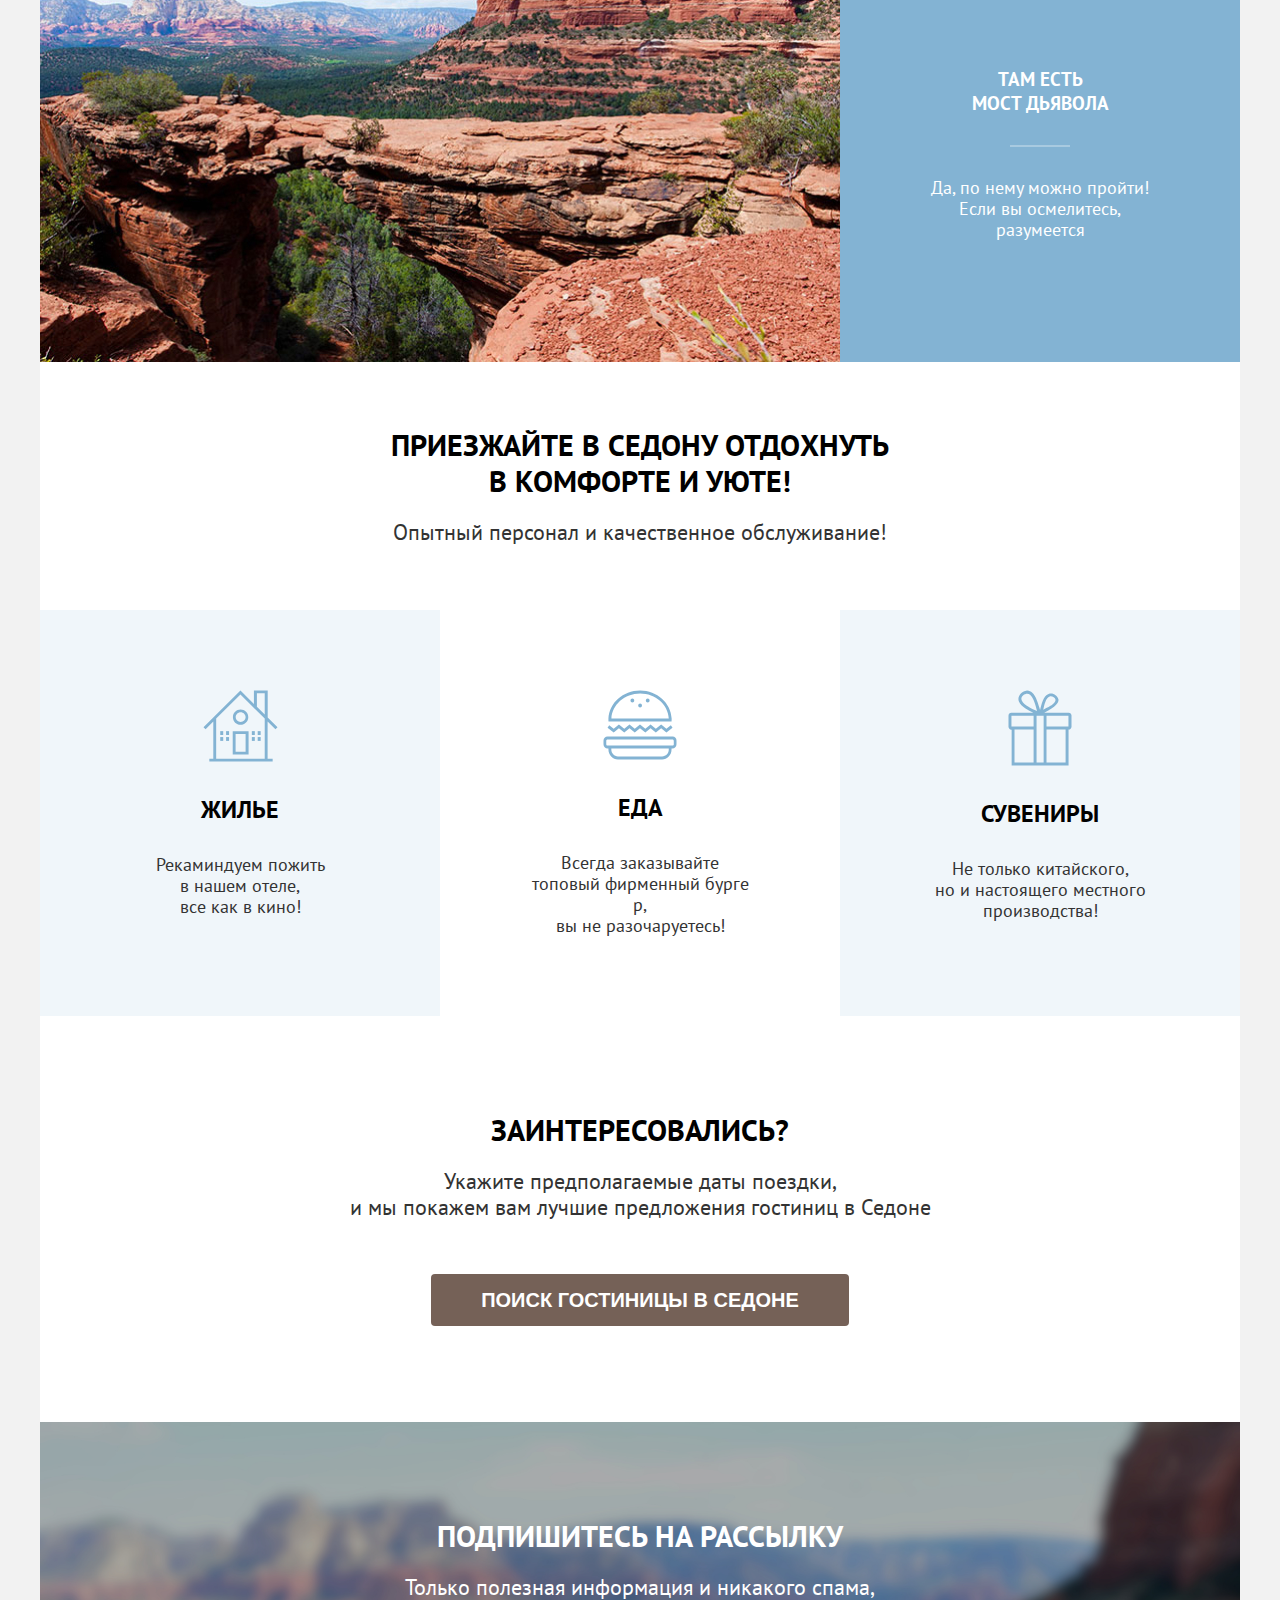
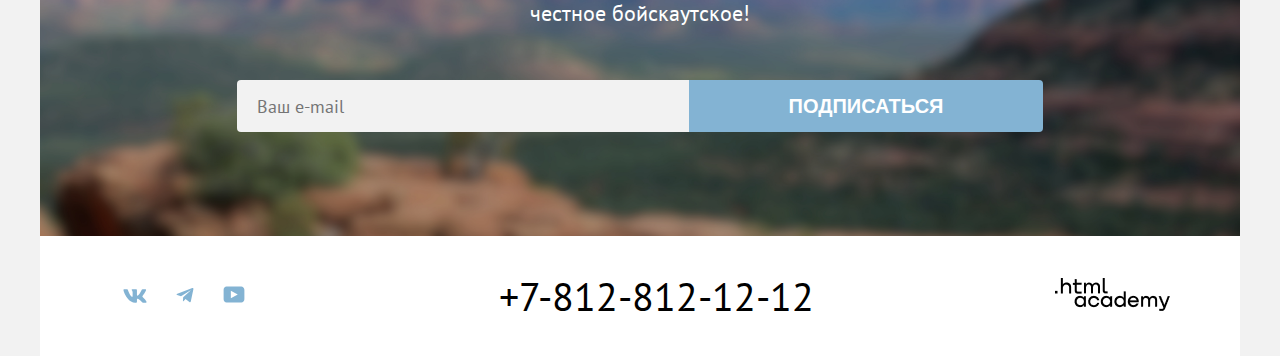
==== commit 18b3023b: "Отправляет на 2 защиту" ====
--- a/index.html
+++ b/index.html
@@ -4,7 +4,7 @@
   <head>
     <meta charset="utf-8">
     <title>HTML Academy: Седона</title>
-    <link rel="stylesheet" href="./style.css">
+    <link rel="stylesheet" href="./styles/styles.css">
   </head>
 
 
@@ -116,7 +116,7 @@
           <!--Приезжайте в Седону-->
 
           <div class="page-container stop-comfort">
-            <h2 class="advantages-interested">Приезжайте в Седону отдохнуть<br> в комфорте и уюте!?</h2>
+            <h2 class="advantages-interested">Приезжайте в Седону отдохнуть<br> в комфорте и уюте!</h2>
             <p class="advantages-description-comfort">Опытный персонал и качественное обслуживание!</p>
           </div>
 
--- a/styles/styles.css
+++ b/styles/styles.css
@@ -0,0 +1,1259 @@
+@font-face {
+    font-family: 'PT Sans';
+    src: url("/fonts/ptsans-400.woff2") format("woff2");
+    font-weight: 400;
+    font-display: swap;
+}
+
+@font-face {
+    font-family: 'PT Sans';
+    src: url("/fonts/ptsans-700.woff2") format("woff2");
+    font-weight: 700;
+    font-display: swap;
+}
+
+
+body {
+    width: 1200px;
+    font-family: 'PT Sans';
+    font-style: normal;
+    margin: 0 auto;
+    background-color: #F2F2F2;
+
+    display: grid;
+    grid-template-rows: min-content auto min-content;
+}
+
+.body-html {
+    background-color: white;
+}
+
+.page-header {
+    height: 64px;
+    padding: 0 70px;
+}
+
+.page-footer {
+    padding: 0 70px;
+}
+
+.logo {
+    position: absolute;
+}
+
+.catalog-html {
+    width: 1200px;
+}
+
+.main-catalog {
+    text-transform: capitalize;
+}
+
+.navigation {
+    display: flex;
+    align-items: center;
+    justify-content: space-between;
+    font-weight: 700;
+    font-size: 20px;
+    line-height: 24px;
+}
+
+.navigation-container {
+    display: flex;
+    align-items: center;
+    flex-direction: row;
+    padding: 0;
+    padding-left: 168px;
+    min-width: 340px;
+    justify-content: space-around;
+}
+
+.navigation-container-right {
+    display: flex;
+    flex-direction: row;
+    align-items: center;
+    padding: 0;
+    gap: 20px;
+}
+
+.navigation-list {
+    display: contents;
+    flex-direction: row;
+    justify-content: space-between;
+    align-items: center;
+    margin: 0;
+    padding: 0;
+}
+
+.navigation-item {
+    justify-content: space-around;
+}
+
+.navigation-link {
+    color: black;
+    padding: 20px 16px;
+}
+
+.page-header-action {
+    align-content: center;
+}
+
+.button-header {
+    display: block;
+    font-weight: 700;
+    padding: 8px 34px;
+}
+
+.advantages-item {
+    word-break: break-all;
+    text-align: center;
+    color: #ffffff;
+
+    background-color: #83B3D3
+}
+
+.select {
+    display: flex;
+    align-items: center;
+    width: 292px;
+    margin-left: auto;
+    margin-right: 70px;
+}
+
+.select-control {
+    width: 100%;
+
+    font-family: 'PT Sans';
+    font-size: 18px;
+    line-height: 21px;
+    color: #333333;
+    appearance: none;
+
+    border: 2px solid #e5e5e5;
+    border-radius: 4px;
+
+    padding: 12px 20px;
+    padding-right: 40px;
+
+    background-image: url("/images/arrow.svg");
+    background-repeat: no-repeat;
+    background-position: right 20px center;
+}
+
+.select-control:hover {
+    border-color: #68a2ca;
+}
+
+.select-control:focus {
+    border-color: #3f5e72;
+    outline: none;
+}
+
+.view-buttons {
+    padding-right: 10px;
+    width: 160px;
+    display: flex;
+    align-items: center;
+    justify-content: space-between;
+    cursor: pointer;
+}
+
+.view-buttons-item {
+    justify-content: space-between;
+    padding: 14px 15px;
+    margin: 0 3.5px;
+
+    border: 2px solid #000000;
+    border-radius: 4px;
+}
+
+.view-button {
+    cursor: pointer;
+}
+
+.catalog-products-container {
+    display: flex;
+    max-height: 50px;
+    padding: 50px 70px 40px;
+    align-items: center;
+}
+
+.main-text {
+    color: #333333;
+    font-weight: 400;
+    font-size: 22px;
+    line-height: 26px;
+}
+
+.advantages-list {
+    margin: 0;
+    padding: 0;
+    display: flex;
+    flex-wrap: wrap;
+}
+
+.advantages-item-container {
+    width: 230px;
+    min-height: 200px;
+    padding: 90px 85px;
+    display: flex;
+    align-items: center;
+    justify-content: flex-start;
+    flex-direction: column;
+}
+
+.advantages-item-wide {
+    display: flex;
+}
+
+.advantages-description {
+    font-weight: 400;
+    font-size: 18px;
+    line-height: 21px;
+}
+
+.advantages-item-wide-rewerse {
+    flex-direction: row-reverse;
+}
+
+.advantages-item-squares,
+.advantages-item-tourist {
+    color: black;
+    background-color: rgba(131, 179, 211, 0.12);
+}
+
+.advantages-item-road {
+    color: black;
+    background-color: rgba(131, 179, 211, 0.2);
+}
+
+.footer-social-network {
+    align-items: center;
+    height: 120px;
+    display: flex;
+    justify-content: space-between;
+}
+
+.main-catalog-hotel {
+    font-weight: 700;
+    font-size: 60px;
+    line-height: 78px;
+    padding: 35px 70px 8px;
+    margin: 0;
+}
+
+.connection-footer {
+    align-self: center;
+    display: inline;
+}
+
+.footer-inline {
+    padding: 12.5px;
+    display: inline;
+}
+
+.advantages-interested {
+    color: #000000;
+    padding-bottom: 20px;
+    margin: 0;
+    font-weight: 700;
+    font-size: 30px;
+    line-height: 36px;
+}
+
+.advantages-description-comfort {
+    color: #333333;
+    font-weight: 400;
+    font-size: 22px;
+    line-height: 26px;
+}
+
+.advantages-interested-main {
+    color: #333333;
+    font-weight: 400;
+    font-size: 22px;
+    line-height: 26px;
+    padding-bottom: 54px;
+}
+
+.advantages-title-live {
+    text-align: center;
+    text-transform: uppercase;
+    color: #000000;
+    padding-bottom: 30px;
+    margin: 0;
+    font-weight: 700;
+    font-size: 24px;
+    line-height: 28px;
+}
+
+.advantages-live {
+    color: #333333;
+    font-weight: 400;
+    font-size: 18px;
+    line-height: 21px;
+}
+
+.advantages-title {
+    text-transform: uppercase;
+    margin-top: 0;
+    margin-bottom: 32px;
+    position: relative;
+    padding-bottom: 30px;
+    width: 175px;
+}
+
+.advantages-title::before {
+    align-items: center;
+    display: block;
+    content: "";
+    position: absolute;
+    top: 100%;
+    width: 60px;
+    height: 2px;
+    background-color: currentColor;
+    left: 50%;
+    transform: translateX(-50%);
+    opacity: 0.3;
+}
+
+.images {
+    height: 100%;
+    object-fit: cover;
+}
+
+.souvenir {
+    padding-bottom: 30px;
+}
+
+.white {
+    color: #ffffff;
+}
+
+a {
+    text-decoration: none;
+    list-style: none;
+}
+
+ul {
+    margin: 0;
+    padding: 0;
+    list-style: none;
+}
+
+li {
+    list-style: none;
+}
+
+p {
+    margin: 0;
+}
+
+
+.hero {
+    text-align: center;
+    height: 485px;
+    background-image: url("/images/index-background.jpg");
+    background-repeat: no-repeat;
+    background-size: cover;
+}
+
+
+.welcome-shelf {
+    width: 1200px;
+    background-repeat: no-repeat;
+    background-size: cover;
+}
+
+.welcome {
+    padding-top: 50px;
+}
+
+.ornament {
+    padding-top: 23px;
+    background-position: 50% 50%;
+}
+
+.button-search {
+    color: #ffffff;
+    font-weight: 700;
+    font-size: 20px;
+    line-height: 36px;
+    padding: 8px 50px;
+    cursor: pointer;
+}
+
+
+h2 {
+    text-transform: uppercase;
+}
+
+h4 {
+    margin: 0;
+    text-transform: uppercase;
+}
+
+.stars {
+    color: #83B3D3;
+}
+
+.visually-hidden {
+    position: absolute;
+    width: 1px;
+    height: 1px;
+    margin: -1px;
+    border: 0;
+    padding: 0;
+    white-space: nowrap;
+    clip-path: inset(100%);
+    clip: rect(0 0 0 0);
+    overflow: hidden;
+}
+
+.Catalog-form {
+    display: flex;
+    justify-content: space-around;
+}
+
+.footer-call {
+    font-weight: 400;
+    font-size: 40px;
+    line-height: 40px;
+    color: black;
+}
+
+
+
+.second {
+    background-color: rgba(131, 179, 211, 0.12);
+}
+
+
+.third {
+    background-color: rgba(131, 179, 211, 0.2);
+}
+
+.advantages-souvenirs {
+    word-break: break-all;
+    display: flex;
+    margin: 0;
+    padding: 0;
+}
+
+
+.advantages-item-souvenirs {
+    word-break: break-all;
+    margin: 0;
+    padding: 0;
+    width: 400px;
+    min-height: 385px;
+    text-align: center;
+
+    background-color: rgba(131, 179, 211, 0.12);
+    object-fit: cover;
+}
+
+.advantages-eat {
+    padding: 80px 85px;
+}
+
+
+.page-container {
+    text-align: center;
+}
+
+.sedona-city {
+    padding-top: 70px;
+    padding-bottom: 70px;
+}
+
+.rectangle {
+    padding-top: 30px;
+    padding-bottom: 30px;
+}
+
+.main-heading {
+    padding-bottom: 25px;
+    margin: 0;
+    font-weight: 700;
+    font-size: 30px;
+    line-height: 36px;
+}
+
+.catalog-pages {
+    display: flex;
+    flex-direction: row;
+    align-items: center;
+    padding: 0 70px;
+    padding-top: 40px;
+}
+
+.numbers-catalog {
+    border-radius: 4px;
+}
+
+.catalog-type-wrap {
+    grid-column: 1/-1;
+    display: flex;
+    justify-content: space-between;
+    gap: 20px;
+}
+
+.catalog-nice-hotels {
+    grid-column: 1/-1;
+    text-transform: capitalize;
+}
+
+
+.souvenirs-second {
+    background-color: #ffffff;
+}
+
+
+.button {
+
+    border: 0;
+    border-radius: 4px;
+    text-transform: uppercase;
+    color: #ffffff;
+    background-color: #756157;
+    background-repeat: repeat;
+}
+
+
+.button-blue {
+    border: 0;
+    padding: 8px 50px;
+    border-radius: 0 4px 4px 0;
+    background-color: #83B3D3;
+    cursor: pointer;
+}
+
+
+.subscribe {
+    flex-direction: row-reverse
+}
+
+.subscribe-radius {
+    display: inline-flex;
+}
+
+.form-subscribe {
+    padding: 0 0 0 20px;
+    font-family: 'PT Sans';
+    font-style: normal;
+    width: 452px;
+    border-radius: 4px 0 0 4px;
+    border: 0;
+    height: 52px;
+    font-weight: 400;
+    font-size: 18px;
+    line-height: 24px;
+
+    background-color: #F2F2F2;
+    box-sizing: border-box;
+}
+
+.submit-subscribe {
+    padding: 8px 50px;
+    font-weight: 700;
+    font-size: 20px;
+    line-height: 36px;
+}
+
+.catalog-beautiful-hotel {
+    display: grid;
+    grid-template-columns: repeat(3, 340px);
+    flex-direction: row;
+    gap: 20px;
+    align-items: flex-start;
+    flex-wrap: nowrap;
+    padding: 0;
+}
+
+.catalog-goods {
+    padding: 0 70px;
+}
+
+.catalog-cheap {
+    align-items: baseline;
+    justify-content: space-around;
+    display: flex;
+}
+
+.catalog-button-border {
+    justify-content: space-around;
+}
+
+.catalog-button-border {
+    text-align: right;
+    display: flex;
+}
+
+.beautiful-hotels {
+    max-width: 340px;
+    box-sizing: border-box;
+    padding: 20px;
+    border: 1px solid #E6E6E6;
+    border-radius: 4px;
+    object-fit: cover;
+}
+
+
+.button-cheap-first {
+    justify-content: flex-end;
+}
+
+.catalog-hotels {
+    text-transform: uppercase;
+    font-weight: 700;
+    font-size: 30px;
+    line-height: 36px;
+
+    margin: 0;
+}
+
+
+.catalog-divider {
+    padding-top: 20px;
+    text-align: center;
+}
+
+.catalog-image {
+    min-height: 412px;
+    color: #ffffff;
+    background-image: url("/images/catalog-backgroung.jpg");
+    background-repeat: no-repeat;
+    background-size: cover;
+}
+
+.catalog-menu {
+    margin: 0;
+    text-transform: capitalize;
+    font-weight: 700;
+    font-size: 20px;
+    line-height: 24px;
+    display: block;
+}
+
+.catalog-reset {
+    position: relative;
+    top: 50px;
+    display: grid;
+}
+
+.page-interested {
+    padding-top: 96px;
+    padding-bottom: 96px;
+    background-color: #ffffff;
+    background-repeat: no-repeat;
+    background-size: cover;
+}
+
+.index-footer {
+    padding-top: 96px;
+    padding-bottom: 104px;
+    color: #ffffff;
+    background-image: url("/images/canion.jpg");
+    background-repeat: no-repeat;
+    background-size: cover;
+}
+
+.catalog-footer {
+    background-color: #ffffff;
+    background-repeat: no-repeat;
+    background-size: cover;
+}
+
+.subscribe-catalog {
+    height: 215px;
+    padding-top: 96px;
+    padding-bottom: 104px;
+}
+
+.stop-comfort {
+    padding-top: 65px;
+    padding-bottom: 65px;
+}
+
+.subscribe-description {
+    color: #ffffff;
+    padding-bottom: 20px;
+    margin: 0;
+    font-weight: 700;
+    font-size: 30px;
+    line-height: 36px;
+}
+
+.subscribe-description-catalog {
+    color: #000000;
+    padding-bottom: 20px;
+    margin: 0;
+    font-weight: 700;
+    font-size: 30px;
+    line-height: 36px;
+}
+
+.advantages-subscribe {
+    color: #ffffff;
+    padding-bottom: 54px;
+    font-weight: 400;
+    font-size: 22px;
+    line-height: 26px;
+}
+
+.advantages-subscribe-catalog {
+    color: #333333;
+    padding-bottom: 54px;
+    font-weight: 400;
+    font-size: 22px;
+    line-height: 26px;
+}
+
+.catalog-numbers {
+    border-radius: 4px;
+    display: flex;
+    padding: 11px 23px;
+    color: white;
+    background-color: #83B3D3;
+}
+
+.pages-numbers {
+    display: inline-block;
+}
+
+.pages-numbers-light {
+    color: black;
+    background-color: #F2F2F2;
+}
+
+.pages-numbers-white {
+    color: black;
+    background-color: #ffffff;
+}
+
+.bread-crumbs {
+    color: #ffffff;
+}
+
+.catalog-crumbs-bread {
+    display: block;
+}
+
+.crumbs-bread {
+    padding: 8px 70px 45px;
+}
+
+.main-crumbs-bread {
+    padding: 0 3px;
+}
+
+.catalog-button-apply {
+    font-weight: 700;
+    padding: 8px 50px;
+    background-color: #83B3D3;
+
+}
+
+.catalog-button-reset {
+    position: relative;
+    top: 40px;
+    font-weight: 700;
+    padding: 8px 50px;
+    background: fixed;
+
+
+}
+
+button {
+    font-weight: 700;
+    cursor: pointer;
+}
+
+
+.button-more {
+    border: 0;
+    padding: 8px 26px;
+    font-family: 'PT Sans';
+    font-style: normal;
+    font-weight: 700;
+    font-size: 16px;
+    line-height: 20px;
+}
+
+.button-more:focus {
+    background-color: #615048;
+}
+
+.button-color-second {
+    border: 0;
+    padding: 8px 20px;
+    background-color: #83B3D3;
+    font-family: 'PT Sans';
+    font-style: normal;
+    font-weight: 700;
+    font-size: 16px;
+    line-height: 20px;
+}
+
+.button-color-third {
+    border: 0;
+    padding: 8px 18px;
+    background-color: #7DB54F;
+    font-family: 'PT Sans';
+    font-style: normal;
+    font-weight: 700;
+    font-size: 16px;
+    line-height: 20px;
+}
+
+.catalog-rating {
+    border-radius: 4px;
+    padding: 9px 22px;
+    background-color: #F2F2F2;
+    font-family: 'PT Sans';
+    font-style: normal;
+    font-weight: 400;
+    font-size: 16px;
+    line-height: 20px;
+}
+
+.beautiful-catalog-hotel {
+    display: grid;
+    flex-direction: column;
+    gap: 16px;
+    grid-template-columns: 1fr 1fr;
+}
+
+.catalog-images {
+    max-width: 100%;
+    grid-column: 1/-1;
+}
+
+.catalog-rating-wrap {
+    grid-column: 1/-1;
+    display: flex;
+    justify-content: space-between;
+    align-items: center;
+}
+
+
+
+.checkbox-item {
+    position: absolute;
+    appearance: none;
+}
+
+.checkbox {
+    display: flex;
+    align-items: center;
+    cursor: pointer;
+}
+
+.checkbox-pseudo {
+    display: inline-block;
+    border-radius: 4px;
+    width: 18px;
+    height: 18px;
+    border: 1px solid #ffffff;
+    background-color: #ffffff;
+    cursor: pointer;
+}
+
+.catalog-checkbox {
+    margin-top: 32px;
+    display: grid;
+    font-weight: 400;
+    font-size: 18px;
+    line-height: 23px;
+    gap: 16px;
+}
+
+.catalog-text {
+    padding-left: 16px;
+}
+
+.checkbox-item:checked ~ .checkbox-pseudo {
+    background-color: #ffffff;
+    background-image: url("/images/checkbox.svg");
+    background-repeat: no-repeat;
+    background-position: center;
+}
+
+.checkbox-item:focus ~ .checkbox-pseudo {
+    box-shadow: 0 0 0 3px #83B3D3;
+}
+
+
+
+
+.radio-item {
+    position: absolute;
+    appearance: none;
+}
+
+.radio {
+    display: flex;
+    align-items: center;
+    cursor: pointer;
+}
+
+.radio-pseudo {
+    display: inline-block;
+    border-radius: 50%;
+    width: 18px;
+    height: 18px;
+    border: 1px solid #ffffff;
+    background-color: #ffffff;
+    cursor: pointer;
+}
+
+.catalog-radio {
+    margin-top: 32px;
+    display: grid;
+    font-weight: 400;
+    font-size: 18px;
+    line-height: 23px;
+    gap: 16px;
+}
+
+.catalog-hotel {
+    padding-left: 16px;
+}
+
+.radio-item:checked ~ .radio-pseudo {
+    background-color: #ffffff;
+    background-image: url("/images/radio.svg");
+    background-repeat: no-repeat;
+    background-position: center;
+}
+
+.radio-item:focus ~ .radio-pseudo {
+    box-shadow: 0 0 0 3px #83B3D3;
+}
+
+
+fieldset {
+    border: none;
+}
+
+.catalog-filter-title {
+    font-family: 'PT Sans';
+    font-style: normal;
+    font-weight: 700;
+    font-size: 20px;
+    line-height: 24px;
+}
+
+.navigation-link-current {
+    position: relative;
+    padding-bottom: 17.5px;
+}
+
+.navigation-link-current-catalog {
+    position: relative;
+    padding-bottom: 17.5px;
+}
+
+.navigation-link-current::after {
+    position: absolute;
+    content: "";
+
+    right: 16px;
+    left: 16px;
+    bottom: 0;
+
+    height: 2px;
+    background-color: #756157;
+}
+
+.navigation-link-current-catalog::after {
+    position: absolute;
+    content: "";
+
+    right: 16px;
+    left: 16px;
+    bottom: 0;
+
+    height: 2px;
+    background-color: #756157;
+}
+
+.index-popup-title {
+    width: 660px;
+    margin: 0;
+    padding-left: 70px;
+    padding-top: 64px;
+}
+
+.index-popup-button {
+    border: none;
+    background: none;
+    right: 52px;
+    position: absolute;
+    padding: 64px 0 0;
+}
+
+.popup-active {
+    position: relative;
+    display: flex;
+}
+
+.popup {
+    position: fixed;
+    top: 0;
+    left: 0;
+    width: 100%;
+    height: 100%;
+    display: none;
+    align-items: center;
+    justify-content: center;
+}
+
+.popup-title {
+    text-transform: capitalize;
+    font-family: 'PT Sans';
+    font-style: normal;
+    font-weight: 700;
+    font-size: 20px;
+    line-height: 24px;
+}
+
+
+.popup-container {
+    display: flex;
+    position: relative;
+    width: 717px;
+    height: 576px;
+    background: #ffffff;
+    border-radius: 30px;
+    z-index: 1;
+}
+
+
+.popup::before {
+    content: "";
+    position: absolute;
+    width: 100%;
+    height: 100%;
+    background-color: rgba(242, 242, 242, 0.8);
+}
+
+.connection:focus {
+    color: #68A2CA;
+}
+
+
+.range-input-label {
+    color: #000000;
+    position: absolute;
+    right: 20px;
+    top: 50%;
+    transform: translateY(-50%);
+}
+
+.range-input {
+    padding-right: 40px;
+    height: 48px;
+    width: 143px;
+    box-sizing: border-box;
+    border: none;
+    border-radius: 4px 0 0 4px;
+}
+
+.range-input-min {
+    padding-left: 20px;
+    border-radius: 4px 0 0 4px;
+}
+
+.range-input-max {
+    padding-left: 20px;
+    border-radius: 0 4px 4px 0;
+}
+
+.range-scale {
+    margin-top: 48px;
+    position: relative;
+    height: 4px;
+    margin-bottom: 16px;
+    background-color: gray;
+    border-radius: 2px;
+}
+
+.range-bar {
+    position: absolute;
+    height: 4px;
+    background-color: #ffffff;
+}
+
+
+.range-toggle {
+    position: absolute;
+    width: 20px;
+    height: 20px;
+    background: #ffffff;
+    border: none;
+    border-radius: 5px;
+    cursor: pointer;
+}
+
+.catalog-filter-label {
+    position: relative;
+}
+
+.range-toggle:hover {
+    background-color: #ffffff;
+}
+
+.range-toggle:active,
+.range-toggle:focus {
+    outline: 3px solid #ffffff;
+}
+
+.toggle-min {
+    top: -8px;
+    left: 0;
+}
+
+.toggle-max {
+    top: -8px;
+    right: -10px;
+}
+
+legend.catalog-filter-title {
+    padding-bottom: 30px;
+}
+
+.index-popup-form {
+    padding-left: 24px;
+}
+
+.index-popup-form-departure {
+    padding-left: 18px;
+}
+
+
+.index-popup {
+    border-radius: 4px;
+    position: relative;
+    background-color: #F2F2F2;
+    align-items: center;
+    width: 440px;
+    height: 48px;
+}
+
+.index-popup-calendar {
+    padding: 0;
+    position: absolute;
+    top: 16px;
+    right: 17px;
+    border: none;
+}
+
+.index-popup-check-in {
+    justify-content: center;
+    align-items: center;
+    position: absolute;
+    padding: 164px 0 0;
+    display: flex;
+    left: 70px;
+}
+
+.index-popup-departure {
+    align-items: center;
+    position: absolute;
+    padding: 260px 0 0;
+    display: flex;
+    left: 70px;
+}
+
+.date-popup {
+    border-radius: 4px;
+    cursor: pointer;
+    padding: 12px 0 12px 20px;
+    background-color: #F2F2F2;
+    border: none;
+}
+
+.index-popup-date {
+    max-width: 577px;
+}
+
+
+.popup-parents-children {
+    width: 577px;
+    justify-content: space-between;
+    padding: 356px 0 0;
+    position: absolute;
+    align-items: center;
+    display: flex;
+    left: 70px;
+}
+
+.popup-parents {
+    border: none;
+    align-items: center;
+    display: flex;
+}
+
+.popup-children {
+    border: none;
+    align-items: center;
+    display: flex;
+}
+
+.index-parents-form {
+    border-radius: 4px;
+    width: 110px;
+    height: 48px;
+    background-color: #F2F2F2;
+}
+
+.index-children-form {
+    border-radius: 4px;
+    width: 110px;
+    height: 48px;
+    background-color: #F2F2F2;
+}
+
+
+.popup-fieldset {
+    width: 577px;
+}
+
+.popup-parents-label {
+    width: 110px;
+}
+
+
+.button-blue-popup {
+    padding: 0;
+    width: 577px;
+    height: 60px;
+    border-radius: 10px;
+    background: #83B3D3;
+}
+
+
+.popup-find {
+    font-family: 'PT Sans';
+    font-style: normal;
+    font-weight: 700;
+    font-size: 20px;
+    line-height: 24px;
+}
+
+.popup-button {
+    position: absolute;
+    padding-top: 452px;
+    left: 70px;
+}
+
+
+.index-children {
+    padding-right: 46px;
+}
+
+.index-parents {
+    padding-right: 46px;
+}
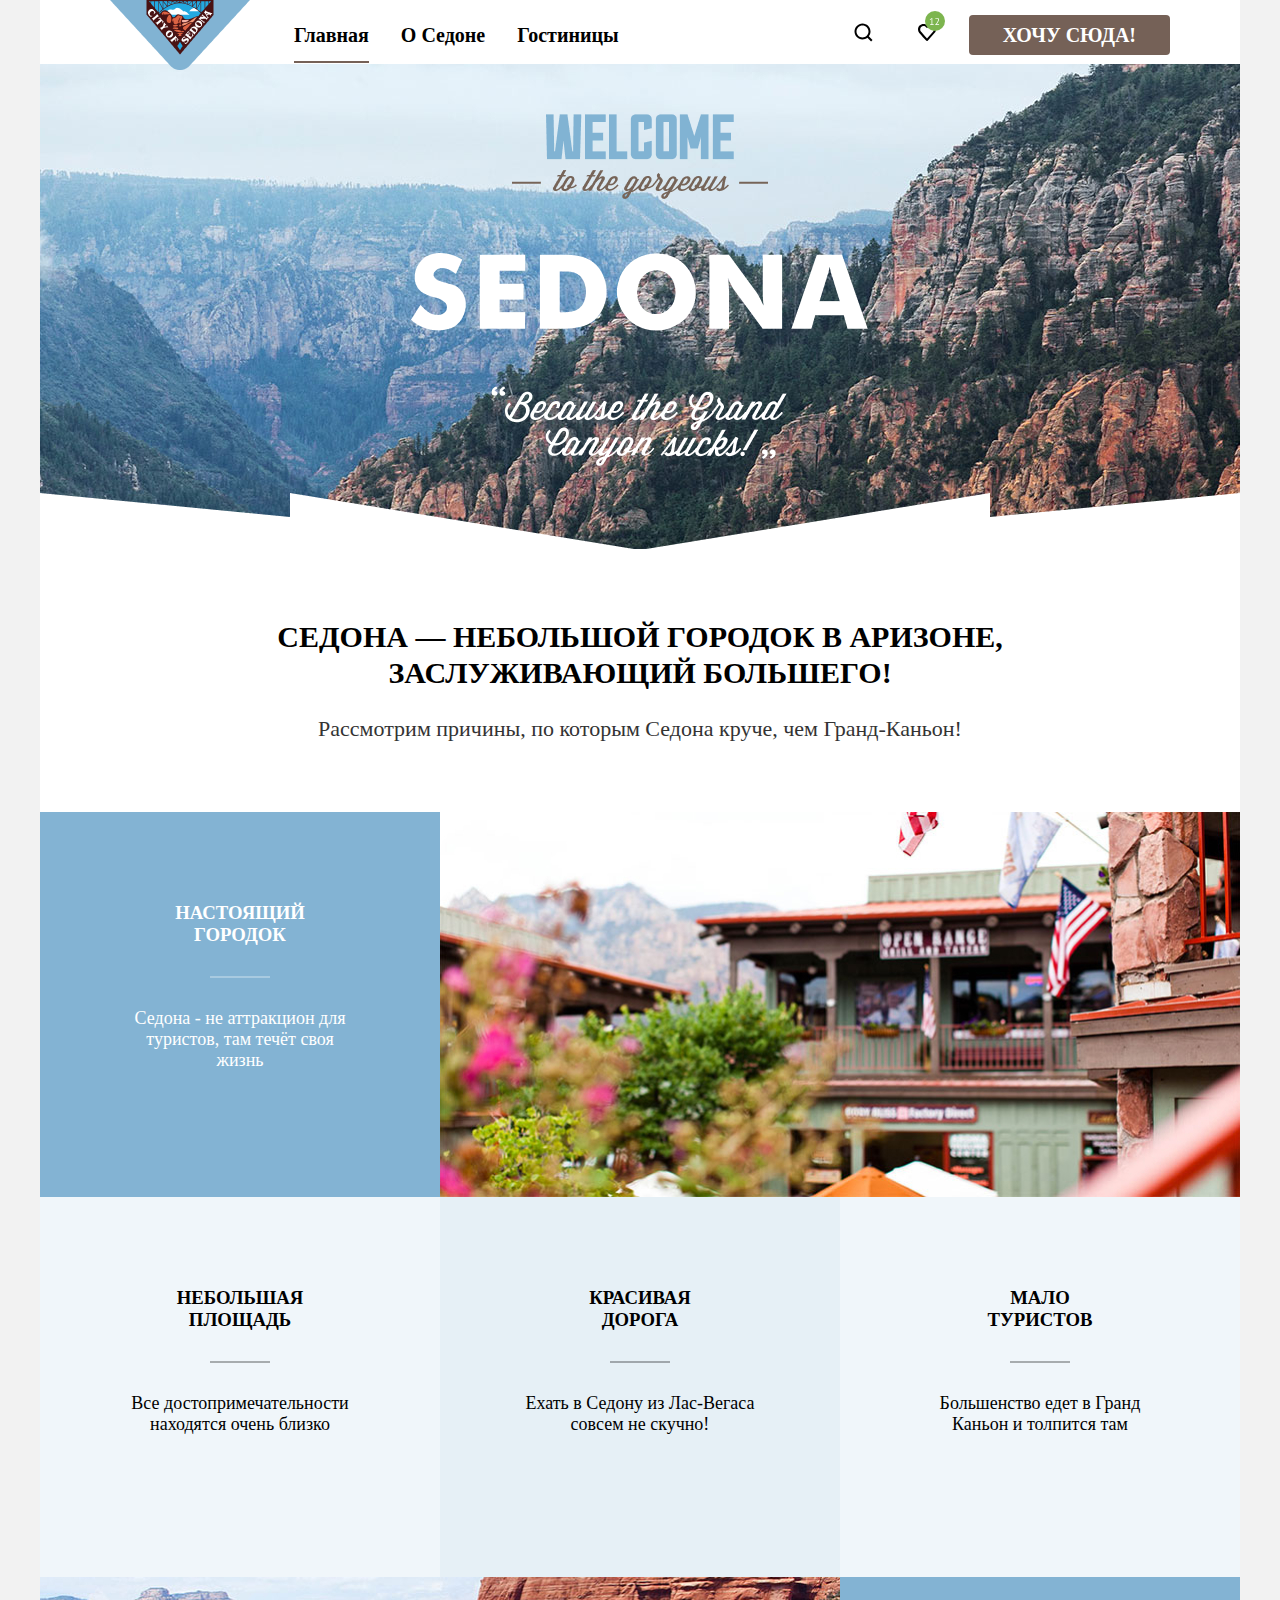
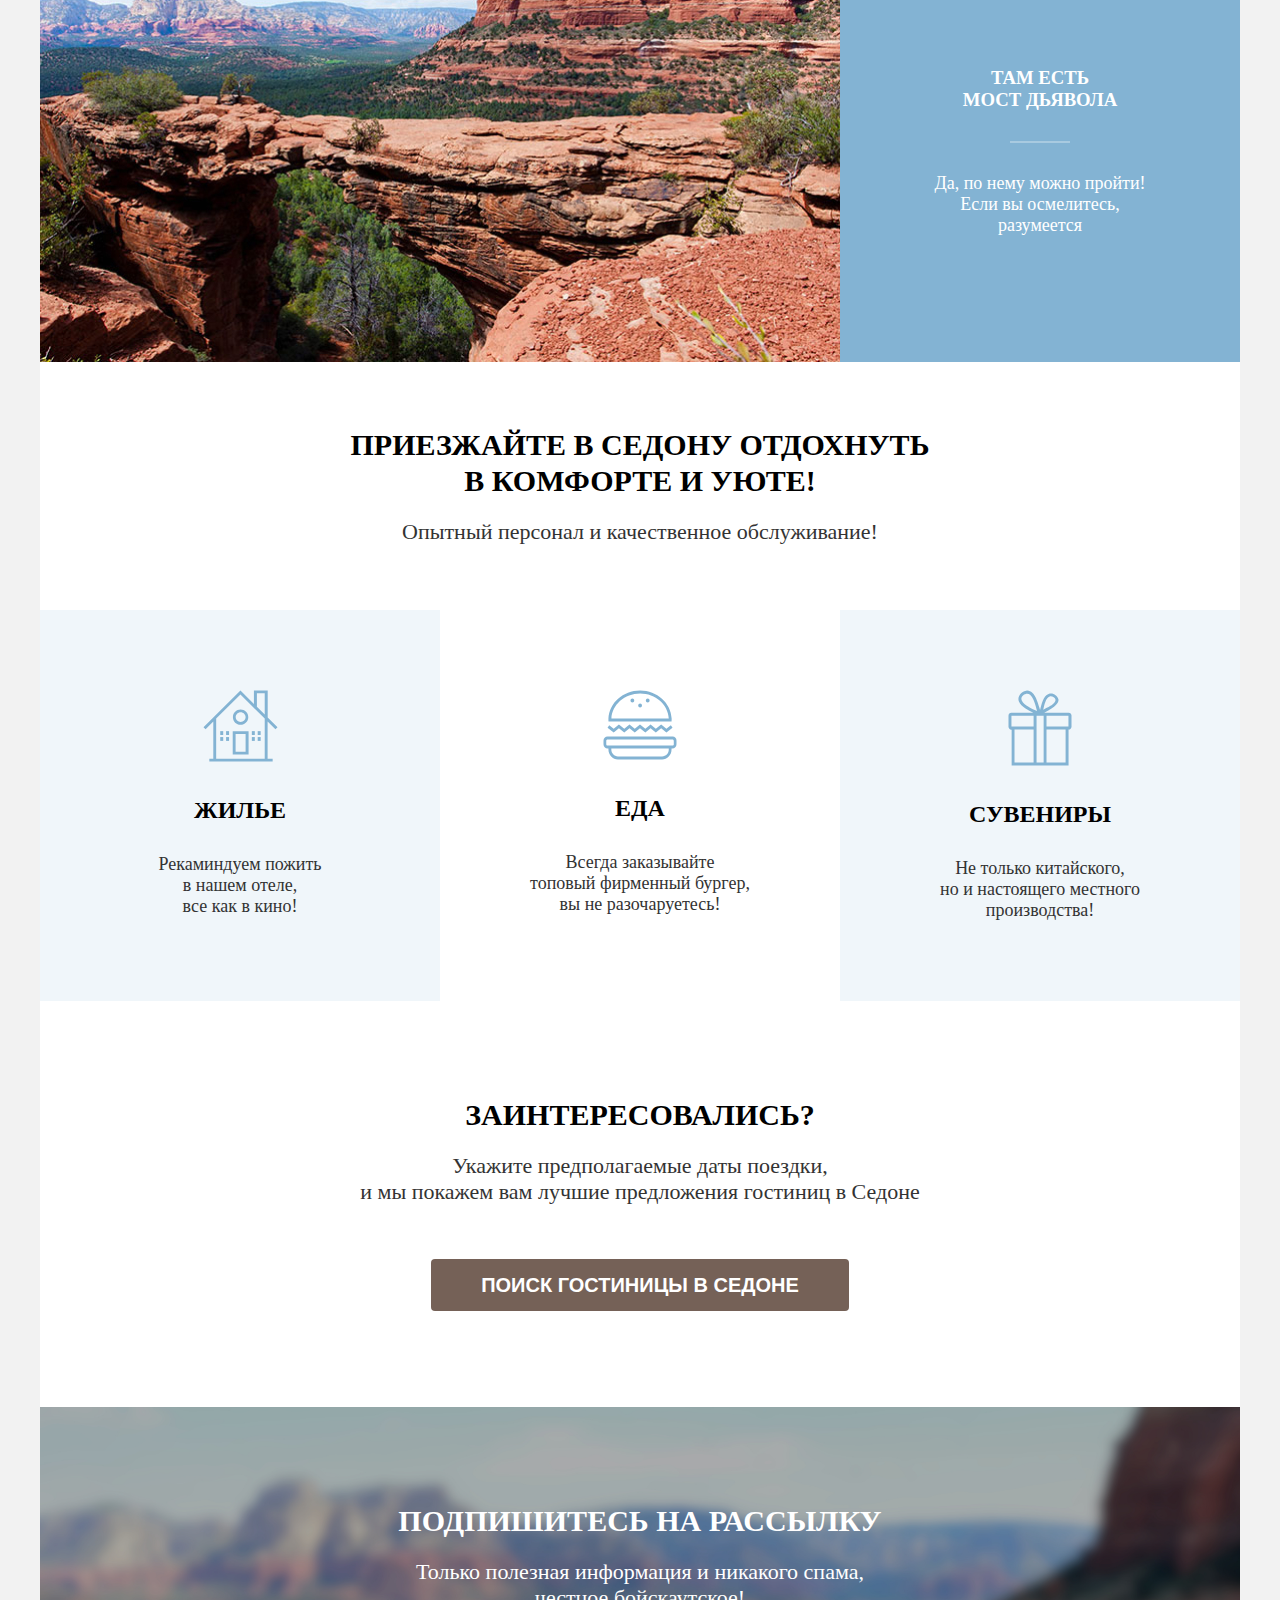
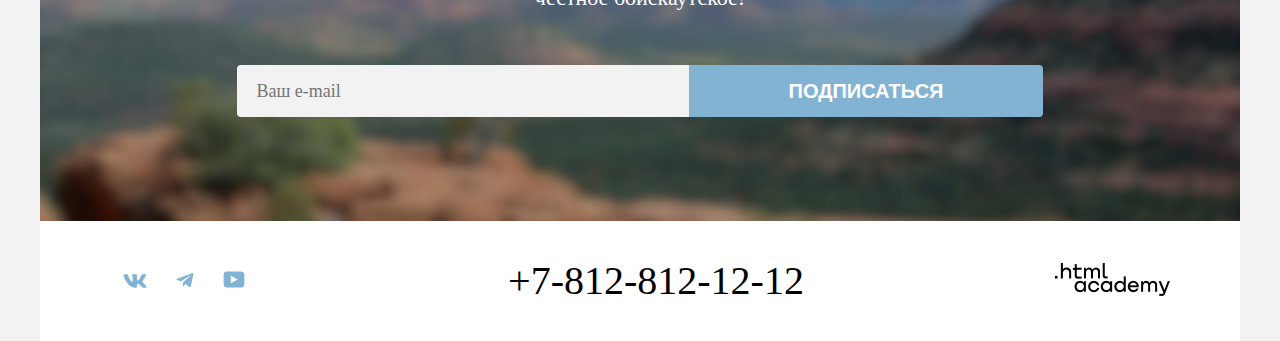
==== commit e8d468e6: "Merge pull request #13 from Odissey7/master" ====
--- a/index.html
+++ b/index.html
@@ -5,6 +5,7 @@
     <meta charset="utf-8">
     <title>HTML Academy: Седона</title>
     <link rel="stylesheet" href="./styles/styles.css">
+    <link rel="icon" type="image/png" sizes="32x32" href="images/favicon.png">
   </head>
 
 
@@ -33,7 +34,7 @@
           <div class="navigation-container-right">
             <ul class="navigation-list">
               <li class="navigation-item">
-                <a class="search-link" href="#">
+                <a class="like-link" href="#">
                   <img class="search" src="./images/search.svg" width="44" height="64" alt="Кнопка поиска">
                   <span class="visually-hidden">Поиск</span>
                 </a>
@@ -192,31 +193,30 @@
         <div class="footer-social-network">
           <ul class="connection-footer">
             <li class="footer-inline">
-              <a href="http://vk">
-                <img class="connection" src="./images/VK.svg" width="24" height="14" alt="ВКонтакте" fill="currentColor">
+              <a class="index-connection-footer" href="http://vk">
+                <img class="connection" src="./images/VK.svg" width="24" height="14" alt="ВКонтакте">
                 <p class="visually-hidden">ВКонтакте</p>
               </a>
             </li>
             <li class="footer-inline">
-              <a href="http://telegram">
-                <img class="connection" src="./images/Telegram.svg" alt="Телеграм" width="18" height="15" fill="currentColor">
+              <a class="index-connection-footer" href="http://telegram">
+                <img class="connection" src="./images/Telegram.svg" alt="Телеграм" width="18" height="15">
                 <p class="visually-hidden">Телеграм</p>
               </a>
             </li>
             <li class="footer-inline">
-              <a href="http://youtube">
-                <img class="connection" src="./images/Youtube.svg" alt="Ютуб" width="22" height="17" fill="currentColor">
+              <a class="index-connection-footer" href="http://youtube">
+                <img class="connection" src="./images/Youtube.svg" alt="Ютуб" width="22" height="17">
                 <p class="visually-hidden">Ютуб</p>
               </a>
             </li>
           </ul>
 
           <h3>
-            <a class="footer-call htmlacademy" href="tel:+78128121212">+7-812-812-12-12</a>
+            <a class="footer-call" href="tel:+78128121212">+7-812-812-12-12</a>
           </h3>
 
-          <a class="htmlacademy" href="https://htmlacademy.ru/"><img class="htmlacademy-image"
-              src="./images/html-academy.png" alt="html-academy"></a>
+          <a class="htmlacademy" href="https://htmlacademy.ru/"><img class="htmlacademy-image" src="./images/html-academy.png" width="115" height="33" alt="html-academy"></a>
 
         </div>
       </footer>
@@ -226,7 +226,7 @@
           <h2 class="index-popup-title">Поиск гостиницы в Седоне</h2>
 
           <button class="index-popup-button">
-            <img src="./images/close.svg" alt="Кнопка закрыть">
+            <img src="./images/close.svg" width="52" height="52" alt="Кнопка закрыть">
             <span class="visually-hidden">Закрыть</span>
           </button>
 
@@ -234,17 +234,16 @@
             <ul class="index-popup-date">
               <li class="index-popup-check-in">
                 <div class="date-check-in-title">
-                  <legend class="popup-title">Дата заезда:</legend>
+                  <h3 class="popup-title">Дата заезда:</h3>
                 </div>
                 <form class="index-popup-form" action="https://echo.htmlacademy.ru/">
                   <div class="index-popup">
-                    <label class="popup-date-check-in" for="index-date-popup">
-                      <input class="date-popup" type="date" name="date-check-in"
-                        id="check-in" required>
+                    <label class="popup-date-check-in">
+                      <input class="date-popup" type="date" name="date-check-in" id="check-in" required>
 
                     </label>
                     <button class="index-popup-calendar" type="submit">
-                      <img src="./images/date.svg" alt="Календарь">
+                      <img src="./images/date.svg" width="16" height="15" alt="Календарь">
                       <span class="visually-hidden">Календарь</span>
                     </button>
 
@@ -253,17 +252,16 @@
               </li>
               <li class="index-popup-departure">
                 <div class="date-check-in-title">
-                  <legend class="popup-title">Дата выезда:</legend>
+                  <h3 class="popup-title">Дата выезда:</h3>
                 </div>
                 <form class="index-popup-form-departure" action="https://echo.htmlacademy.ru/">
                   <div class="index-popup">
-                    <label class="popup-date-check-in" for="index-date-popup">
-                      <input class="date-popup" type="date" name="date-check-in"
-                        id="check-in" required>
+                    <label class="popup-date-check-in">
+                      <input class="date-popup" type="date" name="date-check" id="check-in" required>
 
                     </label>
                     <button class="index-popup-calendar" type="submit">
-                      <img src="./images/date.svg" alt="Календарь">
+                      <img src="./images/date.svg" width="16" height="15" alt="Календарь">
                       <span class="visually-hidden">Календарь</span>
                     </button>
 
@@ -276,11 +274,11 @@
             <ul class="popup-parents-children">
               <li class="popup-parents">
                 <div class="index-parents">
-                  <legend class="popup-title">Взрослые:</legend>
+                  <h3 class="popup-title">Взрослые:</h3>
                 </div>
 
                 <form class="index-parents-form" action="https://echo.htmlacademy.ru/">
-                  <label class="popup-parents-label" for="index-parents-popup">
+                  <label class="popup-parents-label">
                     <input class="parents-popup" type="number" name="parents">
                   </label>
                 </form>
@@ -289,12 +287,12 @@
 
               <li class="popup-children">
                 <div class="index-children">
-                  <legend class="popup-title">Дети:</legend>
+                  <h3 class="popup-title">Дети:</h3>
                 </div>
 
                 <form class="index-children-form" action="https://echo.htmlacademy.ru/">
-                  <label class="popup-children-label" for="index-children-popup">
-                    <input class="children-popup" type="number" name="parents">
+                  <label class="popup-children-label">
+                    <input class="children-popup" type="number" name="children">
                   </label>
                 </form>
 
@@ -302,9 +300,9 @@
             </ul>
 
             <div class="popup-button">
-            <button class="button button-blue-popup">
-              <span class="popup-find">Найти</span>
-            </button>
+              <button type="button" class="button button-blue-popup">
+                <span class="popup-find">Найти</span>
+              </button>
             </div>
           </fieldset>
 
--- a/styles/styles.css
+++ b/styles/styles.css
@@ -1,12 +1,12 @@
 @font-face {
-    font-family: 'PT Sans';
+    font-family: 'PT Sans' ,serif;
     src: url("/fonts/ptsans-400.woff2") format("woff2");
     font-weight: 400;
     font-display: swap;
 }
 
 @font-face {
-    font-family: 'PT Sans';
+    font-family: 'PT Sans' ,serif;
     src: url("/fonts/ptsans-700.woff2") format("woff2");
     font-weight: 700;
     font-display: swap;
@@ -15,7 +15,7 @@
 
 body {
     width: 1200px;
-    font-family: 'PT Sans';
+    font-family: 'PT Sans',serif;
     font-style: normal;
     margin: 0 auto;
     background-color: #F2F2F2;
@@ -77,6 +77,9 @@
 }
 
 .navigation-list {
+
+    list-style: none;
+
     display: contents;
     flex-direction: row;
     justify-content: space-between;
@@ -86,25 +89,41 @@
 }
 
 .navigation-item {
+    list-style: none;
     justify-content: space-around;
 }
 
 .navigation-link {
+    text-decoration: none;
+    list-style: none;
     color: black;
     padding: 20px 16px;
 }
 
+.like-link {
+    text-decoration: none;
+    list-style: none;
+}
+
+.index-connection-footer {
+    text-decoration: none;
+    list-style: none;
+}
+
 .page-header-action {
     align-content: center;
 }
 
 .button-header {
+    text-decoration: none;
+    list-style: none;
     display: block;
     font-weight: 700;
     padding: 8px 34px;
 }
 
 .advantages-item {
+    list-style: none;
     word-break: break-all;
     text-align: center;
     color: #ffffff;
@@ -123,7 +142,7 @@
 .select-control {
     width: 100%;
 
-    font-family: 'PT Sans';
+    font-family: 'PT Sans' ,serif;
     font-size: 18px;
     line-height: 21px;
     color: #333333;
@@ -150,6 +169,8 @@
 }
 
 .view-buttons {
+    list-style: none;
+    margin: 0;
     padding-right: 10px;
     width: 160px;
     display: flex;
@@ -159,6 +180,7 @@
 }
 
 .view-buttons-item {
+    list-style: none;
     justify-content: space-between;
     padding: 14px 15px;
     margin: 0 3.5px;
@@ -168,6 +190,8 @@
 }
 
 .view-button {
+    text-decoration: none;
+    list-style: none;
     cursor: pointer;
 }
 
@@ -179,6 +203,7 @@
 }
 
 .main-text {
+    margin: 0;
     color: #333333;
     font-weight: 400;
     font-size: 22px;
@@ -186,6 +211,8 @@
 }
 
 .advantages-list {
+    list-style: none;
+
     margin: 0;
     padding: 0;
     display: flex;
@@ -207,6 +234,7 @@
 }
 
 .advantages-description {
+    margin: 0;
     font-weight: 400;
     font-size: 18px;
     line-height: 21px;
@@ -243,16 +271,26 @@
 }
 
 .connection-footer {
+    list-style: none;
+    margin: 0;
+    padding: 0;
     align-self: center;
     display: inline;
 }
 
 .footer-inline {
+    list-style: none;
     padding: 12.5px;
     display: inline;
 }
 
+.footer-catalog-link {
+    text-decoration: none;
+    list-style: none;
+}
+
 .advantages-interested {
+    text-transform: uppercase;
     color: #000000;
     padding-bottom: 20px;
     margin: 0;
@@ -262,6 +300,7 @@
 }
 
 .advantages-description-comfort {
+    margin: 0;
     color: #333333;
     font-weight: 400;
     font-size: 22px;
@@ -288,10 +327,20 @@
 }
 
 .advantages-live {
+    margin: 0;
     color: #333333;
     font-weight: 400;
     font-size: 18px;
     line-height: 21px;
+}
+
+.advantages-interested-main {
+    margin: 0;
+    font-family: 'PT Sans' ,serif;
+    font-style: normal;
+    font-weight: 400;
+    font-size: 22px;
+    line-height: 26px;
 }
 
 .advantages-title {
@@ -330,26 +379,6 @@
     color: #ffffff;
 }
 
-a {
-    text-decoration: none;
-    list-style: none;
-}
-
-ul {
-    margin: 0;
-    padding: 0;
-    list-style: none;
-}
-
-li {
-    list-style: none;
-}
-
-p {
-    margin: 0;
-}
-
-
 .hero {
     text-align: center;
     height: 485px;
@@ -384,17 +413,26 @@
 }
 
 
-h2 {
-    text-transform: uppercase;
-}
-
-h4 {
-    margin: 0;
-    text-transform: uppercase;
-}
-
 .stars {
     color: #83B3D3;
+}
+
+.catalog-type-hotel {
+    margin: 0;
+    font-family: 'PT Sans' ,serif;
+    font-style: normal;
+    font-weight: 400;
+    font-size: 18px;
+    line-height: 21px;
+}
+
+.catalog-price {
+    margin: 0;
+    font-family: 'PT Sans',serif;
+    font-style: normal;
+    font-weight: 400;
+    font-size: 18px;
+    line-height: 21px;
 }
 
 .visually-hidden {
@@ -416,13 +454,18 @@
 }
 
 .footer-call {
+    text-decoration: none;
+    list-style: none;
     font-weight: 400;
     font-size: 40px;
     line-height: 40px;
     color: black;
 }
 
-
+.htmlacademy {
+    text-decoration: none;
+    list-style: none;
+}
 
 .second {
     background-color: rgba(131, 179, 211, 0.12);
@@ -434,6 +477,7 @@
 }
 
 .advantages-souvenirs {
+    list-style: none;
     word-break: break-all;
     display: flex;
     margin: 0;
@@ -442,6 +486,7 @@
 
 
 .advantages-item-souvenirs {
+    list-style: none;
     word-break: break-all;
     margin: 0;
     padding: 0;
@@ -473,6 +518,7 @@
 }
 
 .main-heading {
+    text-transform: uppercase;
     padding-bottom: 25px;
     margin: 0;
     font-weight: 700;
@@ -485,10 +531,13 @@
     flex-direction: row;
     align-items: center;
     padding: 0 70px;
-    padding-top: 40px;
+    padding-top: 80px;
 }
 
 .numbers-catalog {
+    list-style: none;
+    padding: 0;
+    margin: 0;
     border-radius: 4px;
 }
 
@@ -511,6 +560,9 @@
 
 
 .button {
+
+    font-weight: 700;
+    cursor: pointer;
 
     border: 0;
     border-radius: 4px;
@@ -540,7 +592,7 @@
 
 .form-subscribe {
     padding: 0 0 0 20px;
-    font-family: 'PT Sans';
+    font-family: 'PT Sans',serif;
     font-style: normal;
     width: 452px;
     border-radius: 4px 0 0 4px;
@@ -569,10 +621,21 @@
     align-items: flex-start;
     flex-wrap: nowrap;
     padding: 0;
+    margin: 0;
+    list-style: none;
 }
 
 .catalog-goods {
+    position: relative;
     padding: 0 70px;
+}
+
+.catalog-goods::after {
+    border: 1px solid #E6E6E6;
+    position: absolute;
+    width: 1060px;
+    content: "";
+    bottom: -40px;
 }
 
 .catalog-cheap {
@@ -591,6 +654,7 @@
 }
 
 .beautiful-hotels {
+    list-style: none;
     max-width: 340px;
     box-sizing: border-box;
     padding: 20px;
@@ -677,6 +741,7 @@
 }
 
 .subscribe-description {
+    text-transform: uppercase;
     color: #ffffff;
     padding-bottom: 20px;
     margin: 0;
@@ -686,6 +751,7 @@
 }
 
 .subscribe-description-catalog {
+    text-transform: uppercase;
     color: #000000;
     padding-bottom: 20px;
     margin: 0;
@@ -695,6 +761,7 @@
 }
 
 .advantages-subscribe {
+    margin: 0;
     color: #ffffff;
     padding-bottom: 54px;
     font-weight: 400;
@@ -703,6 +770,7 @@
 }
 
 .advantages-subscribe-catalog {
+    margin: 0;
     color: #333333;
     padding-bottom: 54px;
     font-weight: 400;
@@ -711,6 +779,8 @@
 }
 
 .catalog-numbers {
+    text-decoration: none;
+    list-style: none;
     border-radius: 4px;
     display: flex;
     padding: 11px 23px;
@@ -719,6 +789,7 @@
 }
 
 .pages-numbers {
+    list-style: none;
     display: inline-block;
 }
 
@@ -737,7 +808,12 @@
 }
 
 .catalog-crumbs-bread {
+    border: none;
     display: block;
+}
+
+.catalog-filter-group {
+    border: none;
 }
 
 .crumbs-bread {
@@ -745,6 +821,8 @@
 }
 
 .main-crumbs-bread {
+    text-decoration: none;
+    list-style: none;
     padding: 0 3px;
 }
 
@@ -774,7 +852,7 @@
 .button-more {
     border: 0;
     padding: 8px 26px;
-    font-family: 'PT Sans';
+    font-family: 'PT Sans',serif;
     font-style: normal;
     font-weight: 700;
     font-size: 16px;
@@ -789,7 +867,7 @@
     border: 0;
     padding: 8px 20px;
     background-color: #83B3D3;
-    font-family: 'PT Sans';
+    font-family: 'PT Sans',serif;
     font-style: normal;
     font-weight: 700;
     font-size: 16px;
@@ -800,7 +878,7 @@
     border: 0;
     padding: 8px 18px;
     background-color: #7DB54F;
-    font-family: 'PT Sans';
+    font-family: 'PT Sans',serif;
     font-style: normal;
     font-weight: 700;
     font-size: 16px;
@@ -811,7 +889,7 @@
     border-radius: 4px;
     padding: 9px 22px;
     background-color: #F2F2F2;
-    font-family: 'PT Sans';
+    font-family: 'PT Sans',serif;
     font-style: normal;
     font-weight: 400;
     font-size: 16px;
@@ -933,12 +1011,8 @@
 }
 
 
-fieldset {
-    border: none;
-}
-
 .catalog-filter-title {
-    font-family: 'PT Sans';
+    font-family: 'PT Sans',serif;
     font-style: normal;
     font-weight: 700;
     font-size: 20px;
@@ -980,6 +1054,7 @@
 }
 
 .index-popup-title {
+    text-transform: uppercase;
     width: 660px;
     margin: 0;
     padding-left: 70px;
@@ -1012,7 +1087,7 @@
 
 .popup-title {
     text-transform: capitalize;
-    font-family: 'PT Sans';
+    font-family: 'PT Sans',serif;
     font-style: normal;
     font-weight: 700;
     font-size: 20px;
@@ -1151,6 +1226,7 @@
 }
 
 .index-popup-check-in {
+    list-style: none;
     justify-content: center;
     align-items: center;
     position: absolute;
@@ -1160,6 +1236,7 @@
 }
 
 .index-popup-departure {
+    list-style: none;
     align-items: center;
     position: absolute;
     padding: 260px 0 0;
@@ -1176,11 +1253,16 @@
 }
 
 .index-popup-date {
+    list-style: none;
+    margin: 0;
+    padding: 0;
     max-width: 577px;
 }
 
 
 .popup-parents-children {
+    list-style: none;
+    margin: 0;
     width: 577px;
     justify-content: space-between;
     padding: 356px 0 0;
@@ -1191,12 +1273,14 @@
 }
 
 .popup-parents {
+    list-style: none;
     border: none;
     align-items: center;
     display: flex;
 }
 
 .popup-children {
+    list-style: none;
     border: none;
     align-items: center;
     display: flex;
@@ -1218,6 +1302,7 @@
 
 
 .popup-fieldset {
+    border: none;
     width: 577px;
 }
 
@@ -1236,7 +1321,7 @@
 
 
 .popup-find {
-    font-family: 'PT Sans';
+    font-family: 'PT Sans',serif;
     font-style: normal;
     font-weight: 700;
     font-size: 20px;
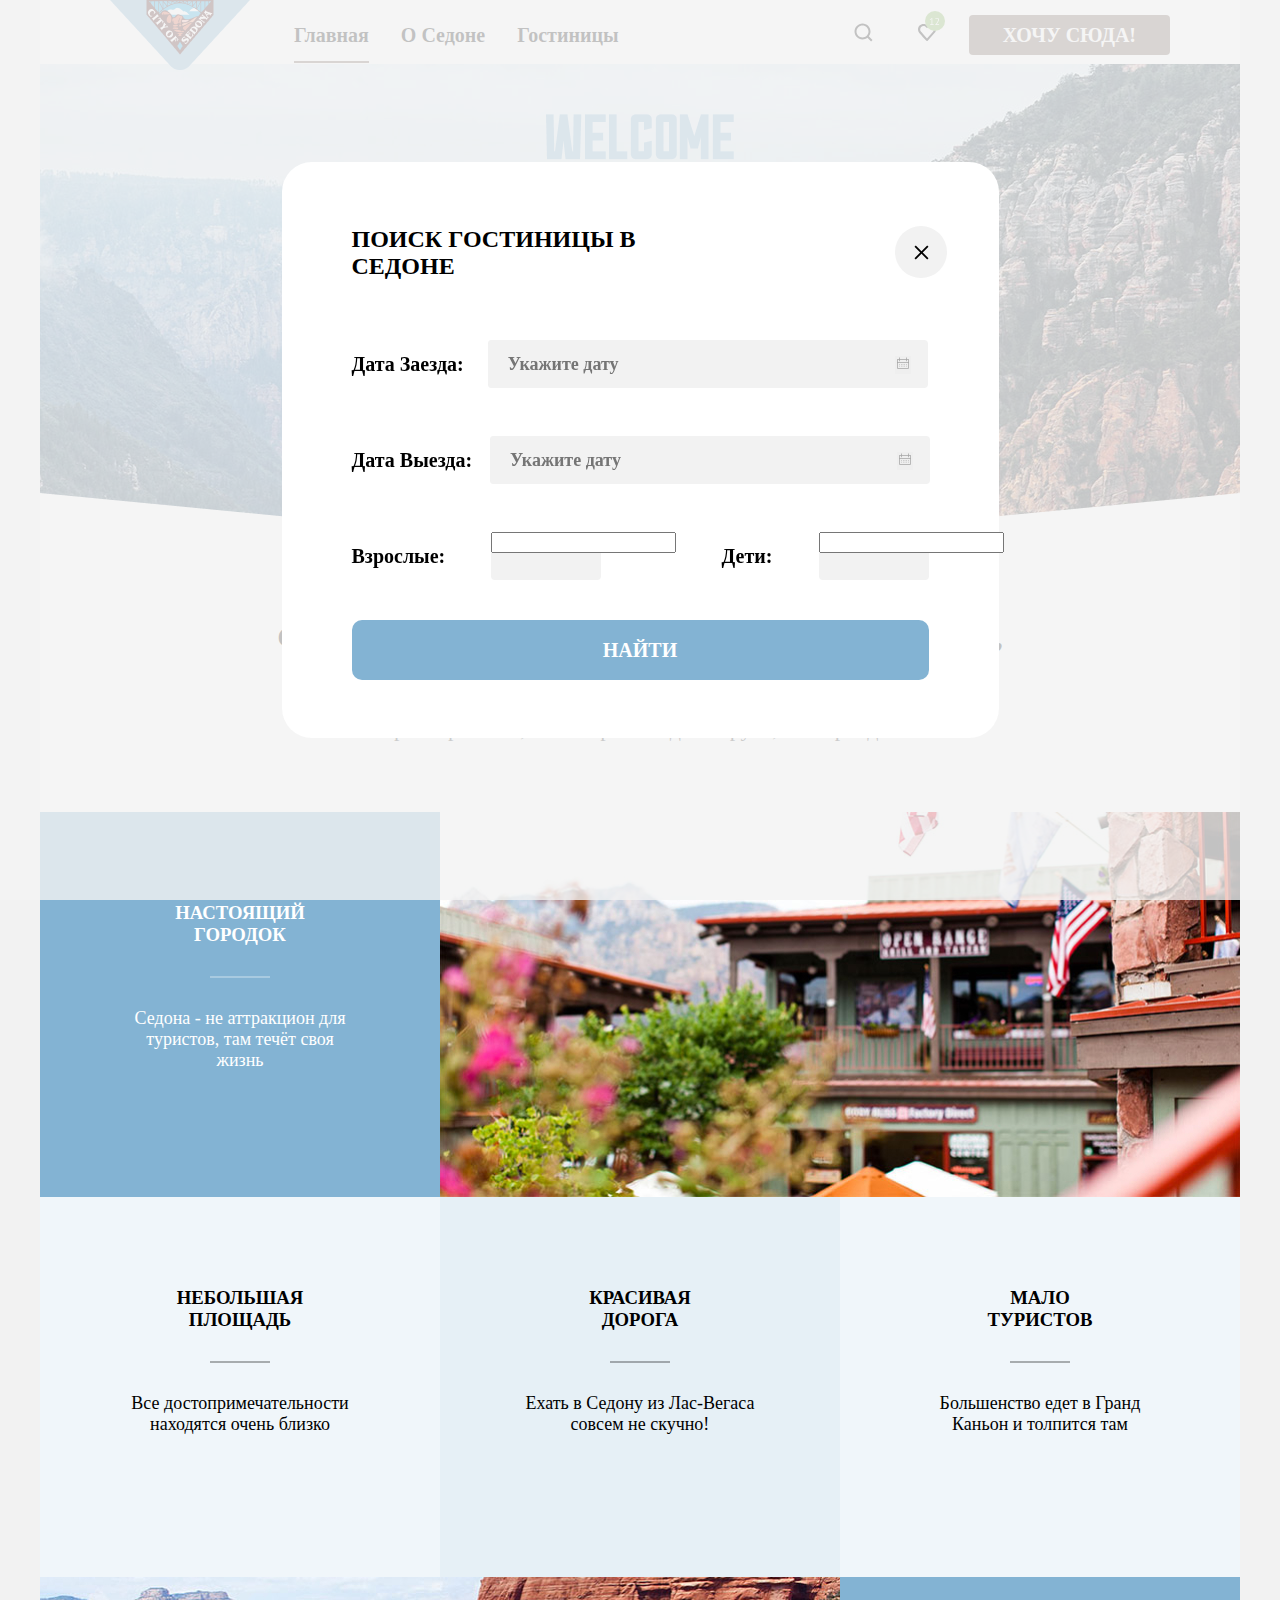
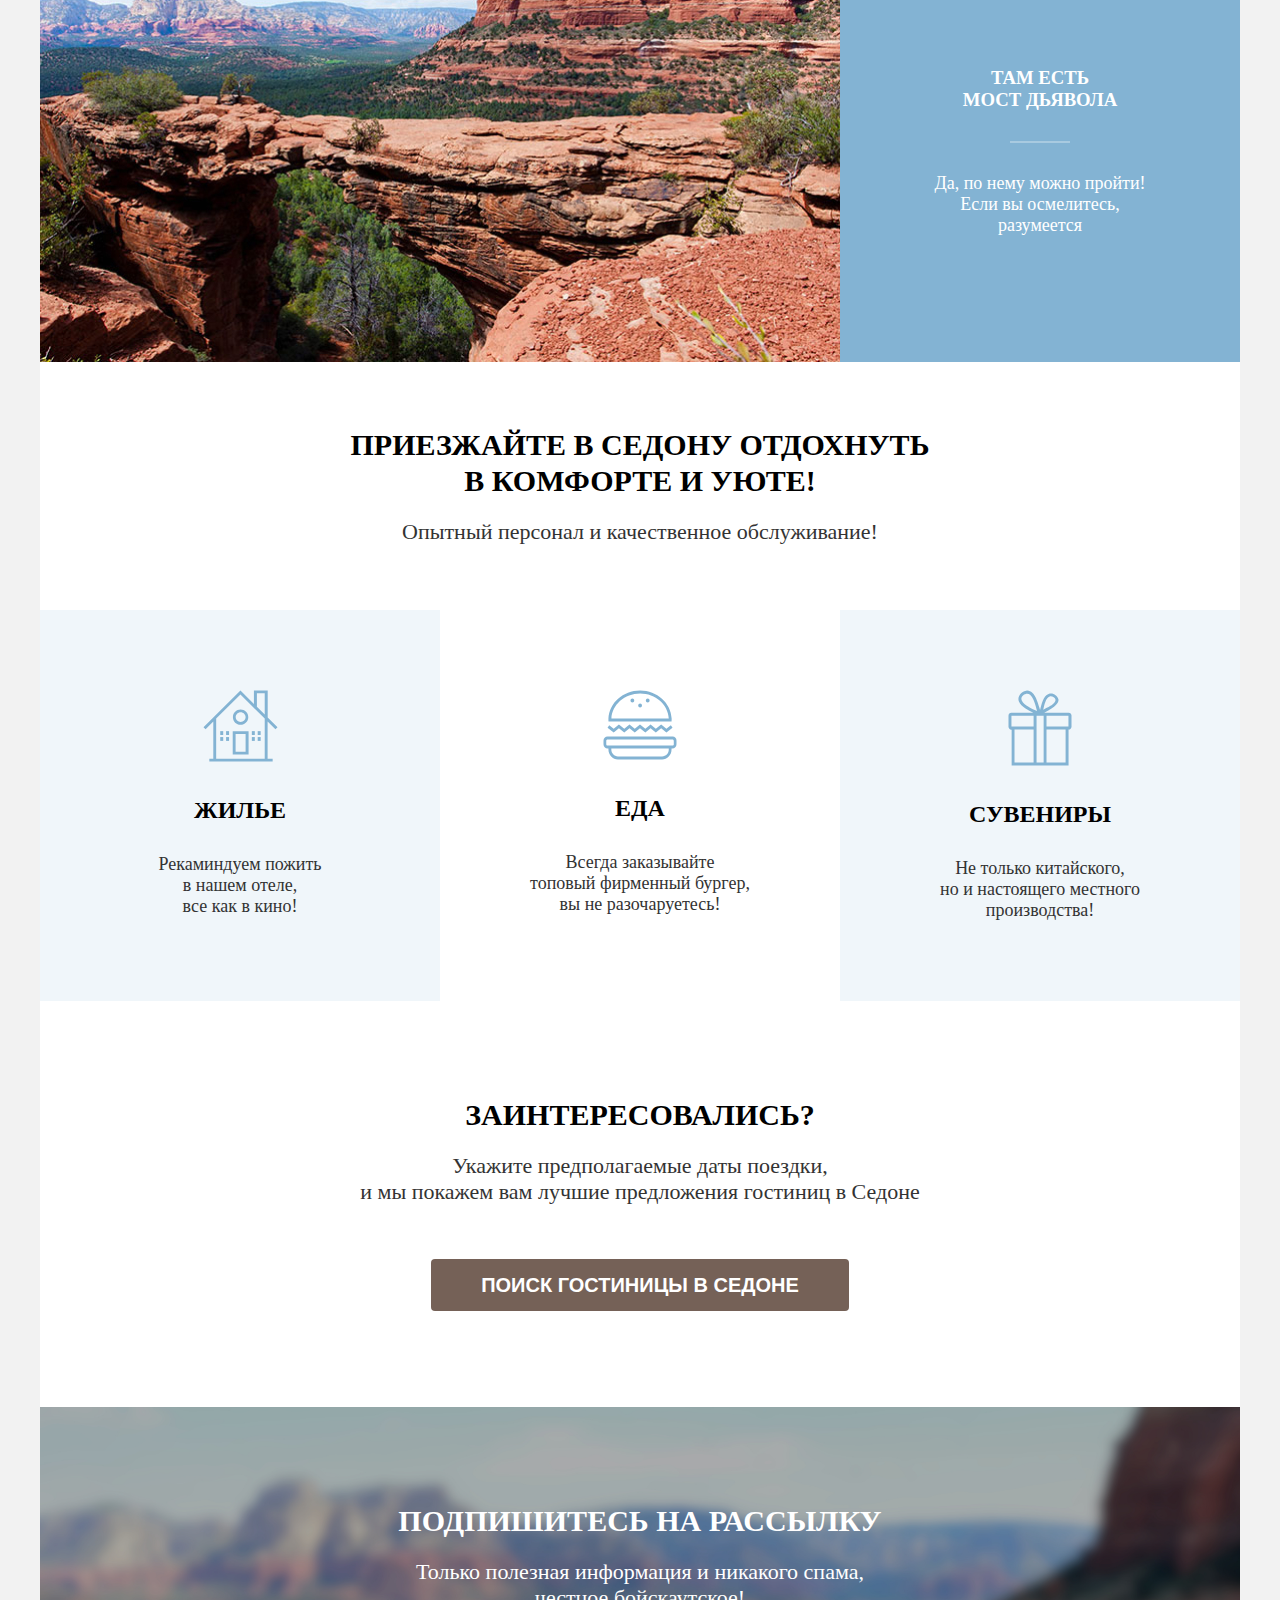
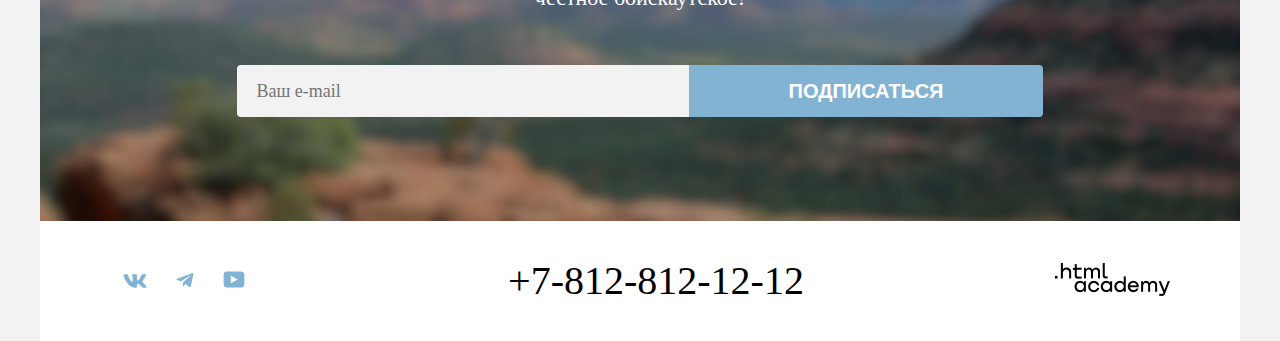
==== commit ae8157a1: "Отправляет на защиту 5" ====
--- a/index.html
+++ b/index.html
@@ -5,7 +5,7 @@
     <meta charset="utf-8">
     <title>HTML Academy: Седона</title>
     <link rel="stylesheet" href="./styles/styles.css">
-    <link rel="icon" type="image/png" sizes="32x32" href="images/favicon.png">
+    <link rel="icon" type="image/png" sizes="32x32" href="#">
   </head>
 
 
@@ -13,6 +13,7 @@
     <div class="body-html">
       <header class="page-header">
         <nav class="navigation">
+
           <img class="logo" src="./images/logo.png" width="140" height="70" alt="Иконка">
 
           <!--Header №1-->
@@ -239,7 +240,7 @@
                 <form class="index-popup-form" action="https://echo.htmlacademy.ru/">
                   <div class="index-popup">
                     <label class="popup-date-check-in">
-                      <input class="date-popup" type="date" name="date-check-in" id="check-in" required>
+                      <input class="date-popup" placeholder="Укажите дату" type="text" name="date-check-in" id="check-in" required>
 
                     </label>
                     <button class="index-popup-calendar" type="submit">
@@ -257,7 +258,7 @@
                 <form class="index-popup-form-departure" action="https://echo.htmlacademy.ru/">
                   <div class="index-popup">
                     <label class="popup-date-check-in">
-                      <input class="date-popup" type="date" name="date-check" id="check-in" required>
+                      <input class="date-popup" placeholder="Укажите дату" type="text" name="date-check" id="check" required>
 
                     </label>
                     <button class="index-popup-calendar" type="submit">
--- a/styles/styles.css
+++ b/styles/styles.css
@@ -1,12 +1,12 @@
 @font-face {
-    font-family: 'PT Sans' ,serif;
+    font-family: 'PT Sans', serif;
     src: url("/fonts/ptsans-400.woff2") format("woff2");
     font-weight: 400;
     font-display: swap;
 }
 
 @font-face {
-    font-family: 'PT Sans' ,serif;
+    font-family: 'PT Sans', serif;
     src: url("/fonts/ptsans-700.woff2") format("woff2");
     font-weight: 700;
     font-display: swap;
@@ -15,7 +15,7 @@
 
 body {
     width: 1200px;
-    font-family: 'PT Sans',serif;
+    font-family: 'PT Sans', serif;
     font-style: normal;
     margin: 0 auto;
     background-color: #F2F2F2;
@@ -142,7 +142,7 @@
 .select-control {
     width: 100%;
 
-    font-family: 'PT Sans' ,serif;
+    font-family: 'PT Sans', serif;
     font-size: 18px;
     line-height: 21px;
     color: #333333;
@@ -336,7 +336,7 @@
 
 .advantages-interested-main {
     margin: 0;
-    font-family: 'PT Sans' ,serif;
+    font-family: 'PT Sans', serif;
     font-style: normal;
     font-weight: 400;
     font-size: 22px;
@@ -404,6 +404,7 @@
 }
 
 .button-search {
+
     color: #ffffff;
     font-weight: 700;
     font-size: 20px;
@@ -419,7 +420,7 @@
 
 .catalog-type-hotel {
     margin: 0;
-    font-family: 'PT Sans' ,serif;
+    font-family: 'PT Sans', serif;
     font-style: normal;
     font-weight: 400;
     font-size: 18px;
@@ -428,7 +429,7 @@
 
 .catalog-price {
     margin: 0;
-    font-family: 'PT Sans',serif;
+    font-family: 'PT Sans', serif;
     font-style: normal;
     font-weight: 400;
     font-size: 18px;
@@ -574,6 +575,8 @@
 
 
 .button-blue {
+    font-weight: 700;
+
     border: 0;
     padding: 8px 50px;
     border-radius: 0 4px 4px 0;
@@ -592,7 +595,7 @@
 
 .form-subscribe {
     padding: 0 0 0 20px;
-    font-family: 'PT Sans',serif;
+    font-family: 'PT Sans', serif;
     font-style: normal;
     width: 452px;
     border-radius: 4px 0 0 4px;
@@ -843,16 +846,11 @@
 
 }
 
-button {
-    font-weight: 700;
-    cursor: pointer;
-}
-
 
 .button-more {
     border: 0;
     padding: 8px 26px;
-    font-family: 'PT Sans',serif;
+    font-family: 'PT Sans', serif;
     font-style: normal;
     font-weight: 700;
     font-size: 16px;
@@ -867,7 +865,7 @@
     border: 0;
     padding: 8px 20px;
     background-color: #83B3D3;
-    font-family: 'PT Sans',serif;
+    font-family: 'PT Sans', serif;
     font-style: normal;
     font-weight: 700;
     font-size: 16px;
@@ -878,7 +876,7 @@
     border: 0;
     padding: 8px 18px;
     background-color: #7DB54F;
-    font-family: 'PT Sans',serif;
+    font-family: 'PT Sans', serif;
     font-style: normal;
     font-weight: 700;
     font-size: 16px;
@@ -889,7 +887,7 @@
     border-radius: 4px;
     padding: 9px 22px;
     background-color: #F2F2F2;
-    font-family: 'PT Sans',serif;
+    font-family: 'PT Sans', serif;
     font-style: normal;
     font-weight: 400;
     font-size: 16px;
@@ -1012,7 +1010,7 @@
 
 
 .catalog-filter-title {
-    font-family: 'PT Sans',serif;
+    font-family: 'PT Sans', serif;
     font-style: normal;
     font-weight: 700;
     font-size: 20px;
@@ -1062,6 +1060,9 @@
 }
 
 .index-popup-button {
+    font-weight: 700;
+    cursor: pointer;
+
     border: none;
     background: none;
     right: 52px;
@@ -1080,14 +1081,14 @@
     left: 0;
     width: 100%;
     height: 100%;
-    display: none;
+    display: flex;
     align-items: center;
     justify-content: center;
 }
 
 .popup-title {
     text-transform: capitalize;
-    font-family: 'PT Sans',serif;
+    font-family: 'PT Sans', serif;
     font-style: normal;
     font-weight: 700;
     font-size: 20px;
@@ -1163,6 +1164,8 @@
 
 
 .range-toggle {
+    font-weight: 700;
+
     position: absolute;
     width: 20px;
     height: 20px;
@@ -1218,6 +1221,9 @@
 }
 
 .index-popup-calendar {
+    font-weight: 700;
+    cursor: pointer;
+
     padding: 0;
     position: absolute;
     top: 16px;
@@ -1245,6 +1251,12 @@
 }
 
 .date-popup {
+    font-family: 'PT Sans', serif;
+    font-style: normal;
+    font-weight: 700;
+    font-size: 18px;
+    line-height: 24px;
+
     border-radius: 4px;
     cursor: pointer;
     padding: 12px 0 12px 20px;
@@ -1312,6 +1324,9 @@
 
 
 .button-blue-popup {
+    font-weight: 700;
+    cursor: pointer;
+
     padding: 0;
     width: 577px;
     height: 60px;
@@ -1321,7 +1336,7 @@
 
 
 .popup-find {
-    font-family: 'PT Sans',serif;
+    font-family: 'PT Sans', serif;
     font-style: normal;
     font-weight: 700;
     font-size: 20px;
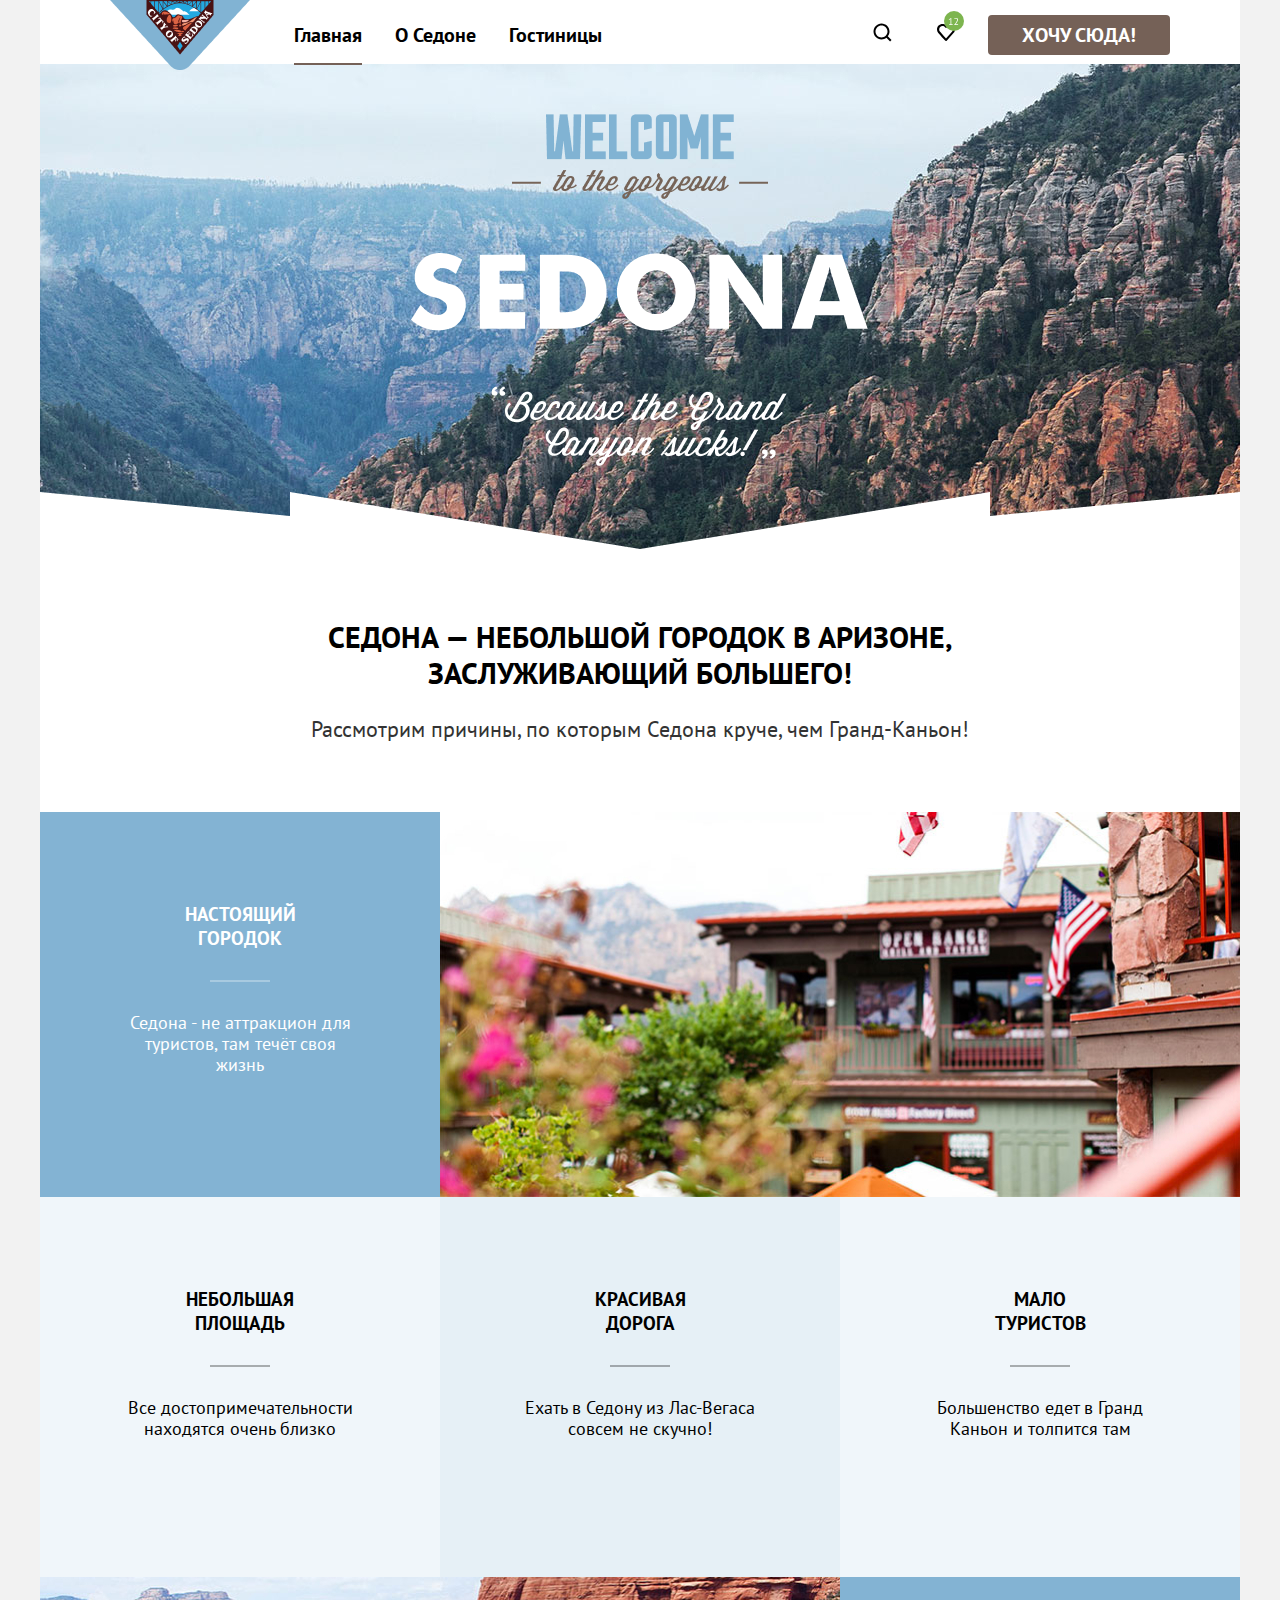
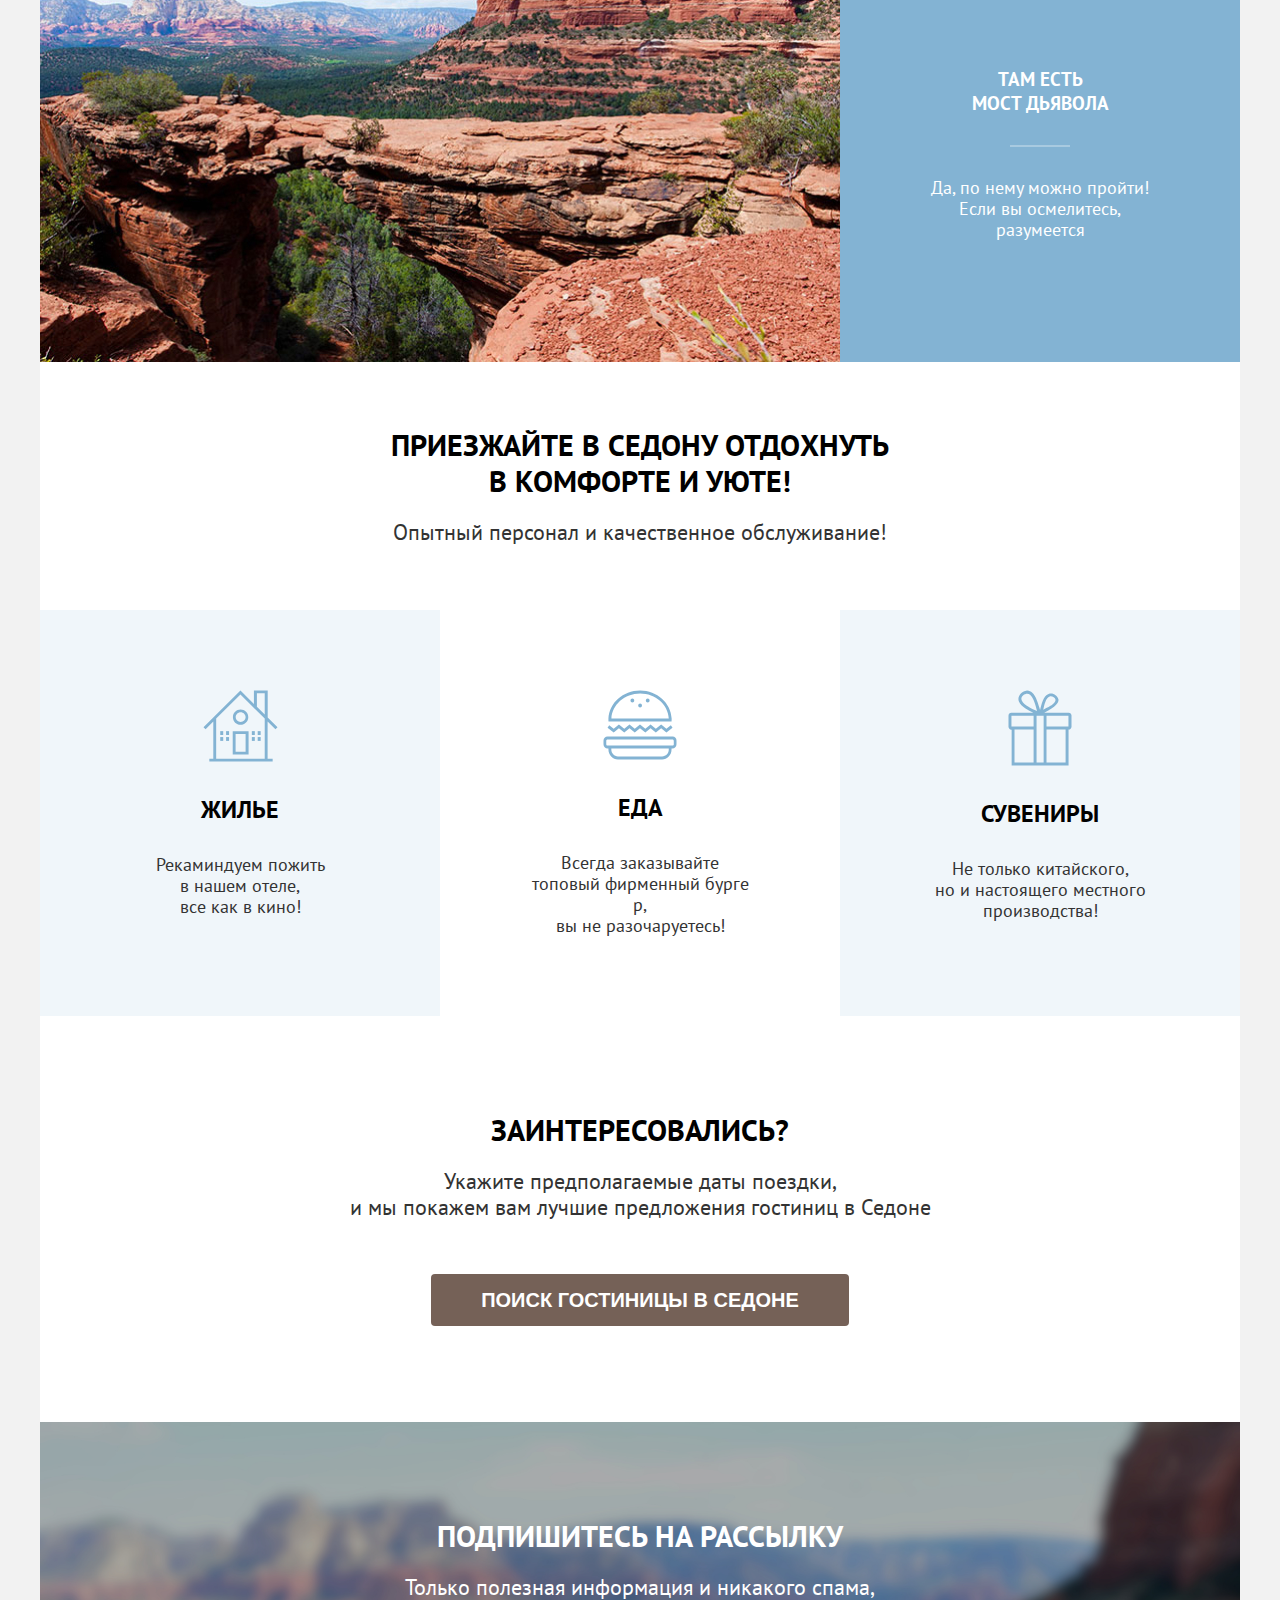
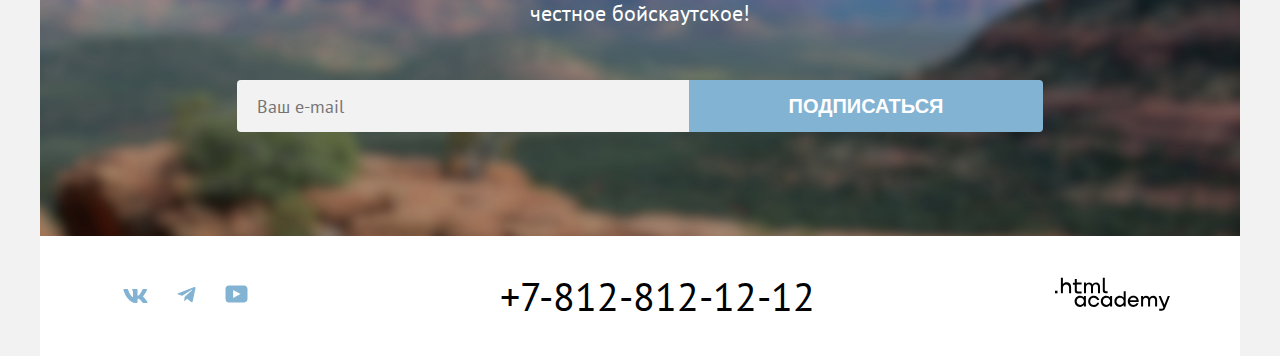
==== commit 5522799f: "Отправляет на защиту 4" ====
--- a/index.html
+++ b/index.html
@@ -4,8 +4,7 @@
   <head>
     <meta charset="utf-8">
     <title>HTML Academy: Седона</title>
-    <link rel="stylesheet" href="./styles/styles.css">
-    <link rel="icon" type="image/png" sizes="32x32" href="#">
+    <link rel="stylesheet" href="/styles/styles.css">
   </head>
 
 
@@ -62,7 +61,6 @@
         <h1 class="visually-hidden">Wellcom to Sedona</h1>
         <div class="hero">
           <img class="welcome" src="./images/welcome.png" width="458" height="352" alt="Приветствуем в Седоне">
-          <img class="ornament" src="./images/shelf.png" width="1200" height="57" alt="Орнамент">
         </div>
 
 
@@ -195,20 +193,29 @@
           <ul class="connection-footer">
             <li class="footer-inline">
               <a class="index-connection-footer" href="http://vk">
-                <img class="connection" src="./images/VK.svg" width="24" height="14" alt="ВКонтакте">
                 <p class="visually-hidden">ВКонтакте</p>
+                <svg class="svg-network" xmlns="http://www.w3.org/2000/svg" width="25" height="14" viewBox="0 0 25 14">
+                  <path
+                    d="M23.9498 0.948C24.1158 0.402 23.9498 0 23.1548 0H20.5298C19.8618 0 19.5538 0.347 19.3868 0.73C19.3868 0.73 18.0518 3.926 16.1608 6.002C15.5488 6.604 15.2708 6.795 14.9368 6.795C14.7698 6.795 14.5188 6.604 14.5188 6.057V0.948C14.5188 0.292 14.3348 0 13.7788 0H9.65076C9.23376 0 8.98276 0.304 8.98276 0.593C8.98276 1.214 9.92876 1.358 10.0258 3.106V6.904C10.0258 7.737 9.87276 7.888 9.53876 7.888C8.64876 7.888 6.48376 4.677 5.19876 1.003C4.94976 0.288 4.69776 0 4.02676 0H1.39976C0.649756 0 0.499756 0.347 0.499756 0.73C0.499756 1.412 1.38976 4.8 4.64476 9.281C6.81476 12.341 9.86976 14 12.6528 14C14.3218 14 14.5278 13.632 14.5278 12.997V10.684C14.5278 9.947 14.6858 9.8 15.2148 9.8C15.6048 9.8 16.2718 9.992 17.8298 11.467C19.6098 13.216 19.9028 14 20.9048 14H23.5298C24.2798 14 24.6558 13.632 24.4398 12.904C24.2018 12.18 23.3518 11.129 22.2248 9.882C21.6128 9.172 20.6948 8.407 20.4158 8.024C20.0268 7.533 20.1378 7.314 20.4158 6.877C20.4158 6.877 23.6158 2.451 23.9488 0.948H23.9498Z" />
+                </svg>
               </a>
             </li>
             <li class="footer-inline">
               <a class="index-connection-footer" href="http://telegram">
-                <img class="connection" src="./images/Telegram.svg" alt="Телеграм" width="18" height="15">
                 <p class="visually-hidden">Телеграм</p>
+                <svg class="svg-network" xmlns="http://www.w3.org/2000/svg" width="19" height="16" viewBox="0 0 19 16">
+                  <path
+                    d="M17.2853 0.0992597L1.34073 6.24776C0.252584 6.68481 0.258879 7.29184 1.14109 7.56253L5.23469 8.83953L14.7061 2.8637C15.1539 2.59121 15.5631 2.7378 15.2268 3.03636L7.55308 9.96185H7.55128L7.55308 9.96275L7.2707 14.1823C7.68438 14.1823 7.86693 13.9925 8.09895 13.7686L10.0873 11.8351L14.2232 14.89C14.9858 15.31 15.5334 15.0941 15.7232 14.1841L18.4382 1.38885C18.7161 0.274623 18.0128 -0.229883 17.2853 0.0992597Z" />
+                </svg>
               </a>
             </li>
             <li class="footer-inline">
               <a class="index-connection-footer" href="http://youtube">
-                <img class="connection" src="./images/Youtube.svg" alt="Ютуб" width="22" height="17">
                 <p class="visually-hidden">Ютуб</p>
+                <svg class="svg-network" xmlns="http://www.w3.org/2000/svg" width="23" height="18" viewBox="0 0 23 18">
+                  <path
+                    d="M19.1072 0.5H3.67437C1.81368 0.5 0.500244 2.09375 0.500244 3.9V13.9937C0.500244 15.9062 1.81368 17.5 3.67437 17.5H19.3261C20.9679 17.5 22.5002 15.9062 22.5002 14.1V3.9C22.2813 2.09375 20.9679 0.5 19.1072 0.5ZM8.16194 13.0375V4.9625L15.4953 9L8.16194 13.0375Z" />
+                </svg>
               </a>
             </li>
           </ul>
@@ -217,7 +224,34 @@
             <a class="footer-call" href="tel:+78128121212">+7-812-812-12-12</a>
           </h3>
 
-          <a class="htmlacademy" href="https://htmlacademy.ru/"><img class="htmlacademy-image" src="./images/html-academy.png" width="115" height="33" alt="html-academy"></a>
+          <a class="htmlacademy" href="https://htmlacademy.ru/">
+            <svg class="svg-htmlacademy" xmlns="http://www.w3.org/2000/svg" width="115" height="34"
+              viewBox="0 0 115 34">
+              <path d="M0 13.7232V16.3232H2.5V13.7232H0Z" />
+              <path
+                d="M11.6 5.32324C10 5.32324 8.8 6.02324 8 7.02324H7.9V0.823242H5.9V16.3232H7.9V11.0232C7.9 8.92324 9.2 7.42324 11.2 7.42324C13 7.42324 14.1 8.82324 14.1 10.6232V16.3232H16.1V10.2232C16.2 7.22324 14.3 5.32324 11.6 5.32324Z" />
+              <path
+                d="M26.6 5.62324H21.8V1.92324H19.8V5.72324H17.9V7.72324H19.8V13.7232C19.8 15.4232 20.8 16.4232 22.5 16.4232H26.6V14.4232H22.9C22.2 14.4232 21.8 14.0232 21.8 13.3232V7.62324H26.6V5.62324Z" />
+              <path
+                d="M41.1 5.42324C39.5 5.42324 38.2 6.22324 37.6 7.52324H37.5C36.9 6.32324 35.7 5.42324 34.1 5.42324C32.7 5.42324 31.6 6.22324 31 7.22324H30.9V5.62324H29V16.2232H31V10.8232C31 8.82324 32 7.32324 33.6 7.32324C35.1 7.32324 36 8.32324 36 9.92324V16.2232H38V10.6232C38 8.22324 39.4 7.32324 40.6 7.32324C42.1 7.32324 43 8.32324 43 9.92324V16.2232H45V9.72324C45.1 7.22324 43.6 5.42324 41.1 5.42324Z" />
+              <path
+                d="M47.8 13.5232C47.8 15.2232 48.8 16.2232 50.6 16.2232H52.6V14.2232H50.9C50.2 14.2232 49.8 13.8232 49.8 13.1232V0.823242H47.8V13.5232Z" />
+              <path
+                d="M28.9 20.5232C28 19.4232 26.7 18.7232 25 18.7232C21.9 18.7232 19.6 21.0232 19.6 24.3232C19.6 27.6232 21.9 29.9232 25 29.9232C26.8 29.9232 28 29.1232 28.8 28.0232H28.9V29.6232H30.9V19.0232H28.9V20.5232ZM25.3 27.9232C23.1 27.9232 21.7 26.3232 21.7 24.3232C21.7 22.3232 23.1 20.7232 25.3 20.7232C27.5 20.7232 28.9 22.3232 28.9 24.3232C28.9 26.2232 27.5 27.9232 25.3 27.9232Z" />
+              <path
+                d="M44.2 22.8232C43.7 20.4232 41.6 18.7232 38.8 18.7232C35.4 18.7232 33.2 21.2232 33.2 24.3232C33.2 27.4232 35.4 29.9232 38.8 29.9232C41.6 29.9232 43.7 28.1232 44.2 25.7232H42.1C41.7 27.0232 40.4 28.0232 38.8 28.0232C36.6 28.0232 35.2 26.4232 35.2 24.4232C35.2 22.4232 36.6 20.8232 38.8 20.8232C40.4 20.8232 41.6 21.8232 42.1 23.0232H44.2V22.8232Z" />
+              <path
+                d="M55.1 20.5232C54.2 19.4232 52.9 18.7232 51.2 18.7232C48.1 18.7232 45.8 21.0232 45.8 24.3232C45.8 27.6232 48.1 29.9232 51.2 29.9232C53 29.9232 54.2 29.1232 55 28.0232H55.1V29.6232H57.1V19.0232H55.1V20.5232ZM51.5 27.9232C49.3 27.9232 47.9 26.3232 47.9 24.3232C47.9 22.3232 49.3 20.7232 51.5 20.7232C53.7 20.7232 55.1 22.3232 55.1 24.3232C55.1 26.2232 53.6 27.9232 51.5 27.9232Z" />
+              <path
+                d="M68.7 20.6232C67.8 19.5232 66.5 18.7232 64.8 18.7232C61.7 18.7232 59.4 21.0232 59.4 24.3232C59.4 27.6232 61.6 29.9232 64.8 29.9232C66.5 29.9232 67.8 29.1232 68.6 28.1232H68.7V29.6232H70.7V14.2232H68.7V20.6232ZM65.1 27.9232C62.9 27.9232 61.5 26.3232 61.5 24.3232C61.5 22.3232 62.9 20.7232 65.1 20.7232C67.3 20.7232 68.7 22.3232 68.7 24.3232C68.6 26.3232 67.2 27.9232 65.1 27.9232Z" />
+              <path
+                d="M78.3 18.7232C75 18.7232 72.8 21.2232 72.8 24.3232C72.8 27.3232 74.9 29.9232 78.3 29.9232C80.8 29.9232 82.8 28.6232 83.5 26.3232H81.4C80.9 27.3232 79.8 27.9232 78.4 27.9232C76.5 27.9232 75.1 26.6232 75 25.0232H83.8C84 21.4232 81.8 18.7232 78.3 18.7232ZM78.3 20.6232C80 20.6232 81.3 21.6232 81.6 23.2232H75.1C75.4 21.7232 76.6 20.6232 78.3 20.6232Z" />
+              <path
+                d="M98.2 18.7232C96.6 18.7232 95.3 19.5232 94.6 20.7232H94.5C93.9 19.5232 92.7 18.7232 91.1 18.7232C89.7 18.7232 88.6 19.4232 88 20.5232V19.0232H86.1V29.6232H88.1V24.2232C88.1 22.2232 89.1 20.8232 90.7 20.7232C92.2 20.7232 93.1 21.7232 93.1 23.3232V29.6232H95.1V24.0232C95.1 21.6232 96.5 20.7232 97.7 20.7232C99.2 20.7232 100.1 21.7232 100.1 23.3232V29.6232H102.1V23.1232C102.2 20.5232 100.7 18.7232 98.2 18.7232Z" />
+              <path
+                d="M109.4 27.8232L105.8 18.9232H103.6L108.4 30.5232C108.1 31.4232 107.7 31.7232 106.7 31.7232H104.2V33.7232H106.7C108.5 33.7232 109.5 32.9232 110.2 31.1232L114.9 18.9232H112.8L109.4 27.8232Z" />
+            </svg>
+          </a>
 
         </div>
       </footer>
@@ -227,75 +261,146 @@
           <h2 class="index-popup-title">Поиск гостиницы в Седоне</h2>
 
           <button class="index-popup-button">
-            <img src="./images/close.svg" width="52" height="52" alt="Кнопка закрыть">
+            <svg class="svg-close" xmlns="http://www.w3.org/2000/svg" width="52" height="52" viewBox="0 0 52 52">
+              <circle cx="26" cy="26" r="26" />
+              <path class="svg-close-close"
+                d="M33.4905 20.7829L32.1982 19.4906L26.4905 25.1983L20.7828 19.4906L19.4905 20.7829L25.1982 26.4906L19.4905 32.1983L20.7828 33.4906L26.4905 27.7829L32.1982 33.4906L33.4905 32.1983L27.7828 26.4906L33.4905 20.7829Z" />
+            </svg>
             <span class="visually-hidden">Закрыть</span>
           </button>
 
-          <fieldset class="popup-fieldset">
+          <form class="index-popup-form" action="https://echo.htmlacademy.ru/">
             <ul class="index-popup-date">
               <li class="index-popup-check-in">
-                <div class="date-check-in-title">
-                  <h3 class="popup-title">Дата заезда:</h3>
+                <h3 class="popup-title popup-title-date">Дата заезда:</h3>
+                <span class="popup-past">Мы не можем отправить вас в прошлое.</span>
+                <div class="index-popup">
+                  <label class="popup-date-check-in">
+                    <input class="date-popup" placeholder="27 апреля 2020" type="text" name="date-check-in" id="check-in"
+                      required>
+
+                  </label>
+                  <button class="index-popup-calendar" type="submit">
+                    <svg xmlns="http://www.w3.org/2000/svg" width="20" height="20" viewBox="0 0 20 20">
+                      <g opacity="0.3">
+                        <path
+                          d="M7.75 12C8.05 12 8.25 11.8 8.25 11.5C8.25 11.2 8.05 11 7.75 11C7.45 11 7.25 11.2 7.25 11.5C7.25 11.8 7.45 12 7.75 12Z"
+                          fill="black" />
+                        <path
+                          d="M17 4H15V2H14V4H6V2H5V4H3C2.4 4 2 4.4 2 5V16C2 16.5 2.4 17 3 17H17C17.5 17 18 16.5 18 16V5C18 4.4 17.5 4 17 4ZM17 16H3V9H17V16ZM3 8V5H5V7H6V5H14V7H15V5H17V8H3Z"
+                          fill="black" />
+                        <path
+                          d="M10 12C10.3 12 10.5 11.8 10.5 11.5C10.5 11.2 10.3 11 10 11C9.7 11 9.5 11.2 9.5 11.5C9.5 11.8 9.7 12 10 12Z"
+                          fill="black" />
+                        <path
+                          d="M12.25 12C12.55 12 12.75 11.8 12.75 11.5C12.75 11.2 12.55 11 12.25 11C11.95 11 11.75 11.2 11.75 11.5C11.75 11.8 11.95 12 12.25 12Z"
+                          fill="black" />
+                        <path
+                          d="M7.75 13C7.45 13 7.25 13.2 7.25 13.5C7.25 13.8 7.45 14 7.75 14C8.05 14 8.25 13.8 8.25 13.5C8.25 13.2 8.05 13 7.75 13Z"
+                          fill="black" />
+                        <path
+                          d="M5.5 12C5.8 12 6 11.8 6 11.5C6 11.2 5.8 11 5.5 11C5.2 11 5 11.2 5 11.5C5 11.8 5.2 12 5.5 12Z"
+                          fill="black" />
+                        <path
+                          d="M5.5 13C5.2 13 5 13.2 5 13.5C5 13.8 5.2 14 5.5 14C5.8 14 6 13.8 6 13.5C6 13.2 5.8 13 5.5 13Z"
+                          fill="black" />
+                        <path
+                          d="M10 13C9.7 13 9.5 13.2 9.5 13.5C9.5 13.8 9.7 14 10 14C10.3 14 10.5 13.8 10.5 13.5C10.5 13.2 10.3 13 10 13Z"
+                          fill="black" />
+                        <path
+                          d="M12.25 13C11.95 13 11.75 13.2 11.75 13.5C11.75 13.8 11.95 14 12.25 14C12.55 14 12.75 13.8 12.75 13.5C12.75 13.2 12.55 13 12.25 13Z"
+                          fill="black" />
+                        <path
+                          d="M14.5 12C14.8 12 15 11.8 15 11.5C15 11.2 14.8 11 14.5 11C14.2 11 14 11.2 14 11.5C14 11.8 14.2 12 14.5 12Z"
+                          fill="black" />
+                        <path
+                          d="M14.5 13C14.2 13 14 13.2 14 13.5C14 13.8 14.2 14 14.5 14C14.8 14 15 13.8 15 13.5C15 13.2 14.8 13 14.5 13Z"
+                          fill="black" />
+                      </g>
+                    </svg>
+                    <span class="visually-hidden">Календарь</span>
+                  </button>
+
                 </div>
-                <form class="index-popup-form" action="https://echo.htmlacademy.ru/">
-                  <div class="index-popup">
-                    <label class="popup-date-check-in">
-                      <input class="date-popup" placeholder="Укажите дату" type="text" name="date-check-in" id="check-in" required>
-
-                    </label>
-                    <button class="index-popup-calendar" type="submit">
-                      <img src="./images/date.svg" width="16" height="15" alt="Календарь">
-                      <span class="visually-hidden">Календарь</span>
-                    </button>
-
-                  </div>
-                </form>
               </li>
               <li class="index-popup-departure">
-                <div class="date-check-in-title">
-                  <h3 class="popup-title">Дата выезда:</h3>
+                  <h3 class="popup-title popup-title-out">Дата выезда:</h3>
+                  <span class="popup-available">На эти даты есть свободные номера. Пока есть.</span>
+                <div class="index-popup">
+                  <label class="popup-date-check-in">
+                    <input class="date-popup" placeholder="1 сентября 2023" type="text" name="date-check" id="check"
+                      required>
+
+                  </label>
+                  <button class="index-popup-calendar" type="submit">
+                    <svg xmlns="http://www.w3.org/2000/svg" width="20" height="20" viewBox="0 0 20 20">
+                      <g opacity="0.3">
+                        <path
+                          d="M7.75 12C8.05 12 8.25 11.8 8.25 11.5C8.25 11.2 8.05 11 7.75 11C7.45 11 7.25 11.2 7.25 11.5C7.25 11.8 7.45 12 7.75 12Z"
+                          fill="black" />
+                        <path
+                          d="M17 4H15V2H14V4H6V2H5V4H3C2.4 4 2 4.4 2 5V16C2 16.5 2.4 17 3 17H17C17.5 17 18 16.5 18 16V5C18 4.4 17.5 4 17 4ZM17 16H3V9H17V16ZM3 8V5H5V7H6V5H14V7H15V5H17V8H3Z"
+                          fill="black" />
+                        <path
+                          d="M10 12C10.3 12 10.5 11.8 10.5 11.5C10.5 11.2 10.3 11 10 11C9.7 11 9.5 11.2 9.5 11.5C9.5 11.8 9.7 12 10 12Z"
+                          fill="black" />
+                        <path
+                          d="M12.25 12C12.55 12 12.75 11.8 12.75 11.5C12.75 11.2 12.55 11 12.25 11C11.95 11 11.75 11.2 11.75 11.5C11.75 11.8 11.95 12 12.25 12Z"
+                          fill="black" />
+                        <path
+                          d="M7.75 13C7.45 13 7.25 13.2 7.25 13.5C7.25 13.8 7.45 14 7.75 14C8.05 14 8.25 13.8 8.25 13.5C8.25 13.2 8.05 13 7.75 13Z"
+                          fill="black" />
+                        <path
+                          d="M5.5 12C5.8 12 6 11.8 6 11.5C6 11.2 5.8 11 5.5 11C5.2 11 5 11.2 5 11.5C5 11.8 5.2 12 5.5 12Z"
+                          fill="black" />
+                        <path
+                          d="M5.5 13C5.2 13 5 13.2 5 13.5C5 13.8 5.2 14 5.5 14C5.8 14 6 13.8 6 13.5C6 13.2 5.8 13 5.5 13Z"
+                          fill="black" />
+                        <path
+                          d="M10 13C9.7 13 9.5 13.2 9.5 13.5C9.5 13.8 9.7 14 10 14C10.3 14 10.5 13.8 10.5 13.5C10.5 13.2 10.3 13 10 13Z"
+                          fill="black" />
+                        <path
+                          d="M12.25 13C11.95 13 11.75 13.2 11.75 13.5C11.75 13.8 11.95 14 12.25 14C12.55 14 12.75 13.8 12.75 13.5C12.75 13.2 12.55 13 12.25 13Z"
+                          fill="black" />
+                        <path
+                          d="M14.5 12C14.8 12 15 11.8 15 11.5C15 11.2 14.8 11 14.5 11C14.2 11 14 11.2 14 11.5C14 11.8 14.2 12 14.5 12Z"
+                          fill="black" />
+                        <path
+                          d="M14.5 13C14.2 13 14 13.2 14 13.5C14 13.8 14.2 14 14.5 14C14.8 14 15 13.8 15 13.5C15 13.2 14.8 13 14.5 13Z"
+                          fill="black" />
+                      </g>
+                    </svg>
+                    <span class="visually-hidden">Календарь</span>
+                  </button>
+
                 </div>
-                <form class="index-popup-form-departure" action="https://echo.htmlacademy.ru/">
-                  <div class="index-popup">
-                    <label class="popup-date-check-in">
-                      <input class="date-popup" placeholder="Укажите дату" type="text" name="date-check" id="check" required>
-
-                    </label>
-                    <button class="index-popup-calendar" type="submit">
-                      <img src="./images/date.svg" width="16" height="15" alt="Календарь">
-                      <span class="visually-hidden">Календарь</span>
-                    </button>
-
-                  </div>
-                </form>
 
               </li>
             </ul>
 
             <ul class="popup-parents-children">
               <li class="popup-parents">
-                <div class="index-parents">
-                  <h3 class="popup-title">Взрослые:</h3>
-                </div>
-
-                <form class="index-parents-form" action="https://echo.htmlacademy.ru/">
-                  <label class="popup-parents-label">
-                    <input class="parents-popup" type="number" name="parents">
-                  </label>
-                </form>
+                <h3 class="popup-title">Взрослые:</h3>
+
+                <label class="popup-parents-label">
+                  <input class="parents-popup" placeholder="2" type="number" name="parents">
+                </label>
 
               </li>
 
               <li class="popup-children">
                 <div class="index-children">
                   <h3 class="popup-title">Дети:</h3>
+                  <svg class="svg-info" xmlns="http://www.w3.org/2000/svg" width="26" height="26" viewBox="0 0 26 26">
+                    <circle cx="13" cy="13" r="13" />
+                    <path class="svg-info-info" fill-rule="evenodd" clip-rule="evenodd"
+                      d="M12 7H14V9H12V7ZM14 19H12V10H14V19Z" />
+                  </svg>
                 </div>
 
-                <form class="index-children-form" action="https://echo.htmlacademy.ru/">
-                  <label class="popup-children-label">
-                    <input class="children-popup" type="number" name="children">
-                  </label>
-                </form>
+                <label class="popup-children-label">
+                  <input class="children-popup" placeholder="2" type="number" name="children">
+                </label>
 
               </li>
             </ul>
@@ -305,7 +410,7 @@
                 <span class="popup-find">Найти</span>
               </button>
             </div>
-          </fieldset>
+          </form>
 
 
         </div>
--- a/styles/styles.css
+++ b/styles/styles.css
@@ -1,12 +1,12 @@
 @font-face {
-    font-family: 'PT Sans', serif;
+    font-family: 'PT Sans';
     src: url("/fonts/ptsans-400.woff2") format("woff2");
     font-weight: 400;
     font-display: swap;
 }
 
 @font-face {
-    font-family: 'PT Sans', serif;
+    font-family: 'PT Sans';
     src: url("/fonts/ptsans-700.woff2") format("woff2");
     font-weight: 700;
     font-display: swap;
@@ -15,7 +15,7 @@
 
 body {
     width: 1200px;
-    font-family: 'PT Sans', serif;
+    font-family: 'PT Sans', Arial, Helvetica, sans-serif;
     font-style: normal;
     margin: 0 auto;
     background-color: #F2F2F2;
@@ -38,6 +38,7 @@
 }
 
 .logo {
+    z-index: 1;
     position: absolute;
 }
 
@@ -122,6 +123,15 @@
     padding: 8px 34px;
 }
 
+.button-header:hover {
+    background-color: #615048;
+}
+
+.button-header:active {
+    color: rgba(255, 255, 255, 0.3);
+    background-color: #756157;
+}
+
 .advantages-item {
     list-style: none;
     word-break: break-all;
@@ -142,7 +152,7 @@
 .select-control {
     width: 100%;
 
-    font-family: 'PT Sans', serif;
+    font-family: 'PT Sans', Arial, Helvetica, sans-serif;
     font-size: 18px;
     line-height: 21px;
     color: #333333;
@@ -154,7 +164,7 @@
     padding: 12px 20px;
     padding-right: 40px;
 
-    background-image: url("/images/arrow.svg");
+    background-image: url("../images/arrow.svg");
     background-repeat: no-repeat;
     background-position: right 20px center;
 }
@@ -185,7 +195,7 @@
     padding: 14px 15px;
     margin: 0 3.5px;
 
-    border: 2px solid #000000;
+    border: 2px solid #E5E5E5;
     border-radius: 4px;
 }
 
@@ -193,6 +203,10 @@
     text-decoration: none;
     list-style: none;
     cursor: pointer;
+}
+
+.view-button:hover{
+    border: 2px solid #000000;
 }
 
 .catalog-products-container {
@@ -336,7 +350,7 @@
 
 .advantages-interested-main {
     margin: 0;
-    font-family: 'PT Sans', serif;
+    font-family: 'PT Sans', Arial, Helvetica, sans-serif;
     font-style: normal;
     font-weight: 400;
     font-size: 22px;
@@ -380,11 +394,24 @@
 }
 
 .hero {
+    position: relative;
     text-align: center;
     height: 485px;
-    background-image: url("/images/index-background.jpg");
+    background-image: url("../images/index-background.jpg");
     background-repeat: no-repeat;
     background-size: cover;
+}
+
+.hero::after {
+    content: "";
+    position: absolute;
+    width: 1200px;
+    height: 57px;
+    left: 0;
+    bottom: 0;
+
+
+    background-image: url("../images/shelf.png");
 }
 
 
@@ -413,14 +440,24 @@
     cursor: pointer;
 }
 
+.button-search:hover {
+    background-color: #615048;
+}
+
+.button-search:active {
+    color: rgba(255, 255, 255, 0.3);
+    background-color: #756157;
+}
+
 
 .stars {
     color: #83B3D3;
 }
 
 .catalog-type-hotel {
-    margin: 0;
-    font-family: 'PT Sans', serif;
+    white-space: pre-wrap;
+    margin: 0;
+    font-family: 'PT Sans', Arial, Helvetica, sans-serif;
     font-style: normal;
     font-weight: 400;
     font-size: 18px;
@@ -429,7 +466,7 @@
 
 .catalog-price {
     margin: 0;
-    font-family: 'PT Sans', serif;
+    font-family: 'PT Sans', Arial, Helvetica, sans-serif;
     font-style: normal;
     font-weight: 400;
     font-size: 18px;
@@ -463,6 +500,14 @@
     color: black;
 }
 
+.footer-call:hover {
+    color: #756157;
+}
+
+.footer-call:active {
+    color: rgba(117, 97, 87, 0.3);
+}
+
 .htmlacademy {
     text-decoration: none;
     list-style: none;
@@ -584,6 +629,15 @@
     cursor: pointer;
 }
 
+.button-blue:hover {
+    background-color: #68A2CA;
+}
+
+.button-blue:active {
+    color: rgba(255, 255, 255, 0.3);
+    background-color: #82B3D3;
+}
+
 
 .subscribe {
     flex-direction: row-reverse
@@ -595,7 +649,7 @@
 
 .form-subscribe {
     padding: 0 0 0 20px;
-    font-family: 'PT Sans', serif;
+    font-family: 'PT Sans', Arial, Helvetica, sans-serif;
     font-style: normal;
     width: 452px;
     border-radius: 4px 0 0 4px;
@@ -689,7 +743,7 @@
 .catalog-image {
     min-height: 412px;
     color: #ffffff;
-    background-image: url("/images/catalog-backgroung.jpg");
+    background-image: url("../images/catalog-backgroung.jpg");
     background-repeat: no-repeat;
     background-size: cover;
 }
@@ -721,7 +775,7 @@
     padding-top: 96px;
     padding-bottom: 104px;
     color: #ffffff;
-    background-image: url("/images/canion.jpg");
+    background-image: url("../images/canion.jpg");
     background-repeat: no-repeat;
     background-size: cover;
 }
@@ -791,6 +845,16 @@
     background-color: #83B3D3;
 }
 
+.catalog-numbers:hover{
+    background-color: #68A2CA;
+    border: 1px solid #82B3D3;
+}
+
+.catalog-numbers:active{
+    color: rgba(255, 255, 255, 0.3);
+    background-color: #82B3D3;
+}
+
 .pages-numbers {
     list-style: none;
     display: inline-block;
@@ -801,11 +865,27 @@
     background-color: #F2F2F2;
 }
 
+.pages-numbers-light:hover{
+    color: black;
+    background-color: #F2F2F2;
+    border: none;
+}
+.pages-numbers-light:active{
+    color: black;
+    background-color: #F2F2F2;
+}
+
 .pages-numbers-white {
     color: black;
     background-color: #ffffff;
 }
 
+.pages-numbers-white:hover{
+    color: black;
+    background-color: #ffffff;
+    border: none;
+}
+
 .bread-crumbs {
     color: #ffffff;
 }
@@ -836,58 +916,96 @@
 
 }
 
+.catalog-button-apply:hover{
+    background-color: #68A2CA;
+}
+
+.catalog-button-apply:active{
+    color: rgba(255, 255, 255, 0.3);
+    background-color: #83B3D3;
+}
+
 .catalog-button-reset {
     position: relative;
     top: 40px;
     font-weight: 700;
     padding: 8px 50px;
     background: fixed;
-
-
+}
+
+.catalog-button-reset:hover{
+    border: 3px solid #82B3D3;
+}
+
+.catalog-button-reset:active{
+    color: rgba(255, 255, 255, 0.3);
 }
 
 
 .button-more {
     border: 0;
     padding: 8px 26px;
-    font-family: 'PT Sans', serif;
+    font-family: 'PT Sans', Arial, Helvetica, sans-serif;
     font-style: normal;
     font-weight: 700;
     font-size: 16px;
     line-height: 20px;
 }
 
-.button-more:focus {
+.button-more:hover {
     background-color: #615048;
+}
+
+.button-more:active {
+    color: rgba(255, 255, 255, 0.3);
+    background-color: #756157;
 }
 
 .button-color-second {
     border: 0;
     padding: 8px 20px;
     background-color: #83B3D3;
-    font-family: 'PT Sans', serif;
+    font-family: 'PT Sans', Arial, Helvetica, sans-serif;
     font-style: normal;
     font-weight: 700;
     font-size: 16px;
     line-height: 20px;
+}
+
+.button-color-second:hover {
+    background-color: #68a2ca;
+}
+
+.button-color-second:active {
+    color: rgba(255, 255, 255, 0.3);
+    background-color: #82B3D3;
 }
 
 .button-color-third {
     border: 0;
     padding: 8px 18px;
     background-color: #7DB54F;
-    font-family: 'PT Sans', serif;
+    font-family: 'PT Sans', Arial, Helvetica, sans-serif;
     font-style: normal;
     font-weight: 700;
     font-size: 16px;
     line-height: 20px;
+}
+
+.button-color-third:hover{
+    background-color: #6C9E42;
+}
+
+.button-color-third:active{
+    color: rgba(255, 255, 255, 0.3);
+    background-color: #7DB54F;
 }
 
 .catalog-rating {
     border-radius: 4px;
     padding: 9px 22px;
     background-color: #F2F2F2;
-    font-family: 'PT Sans', serif;
+    font-family: 'PT Sans', Arial, Helvetica, sans-serif;
     font-style: normal;
     font-weight: 400;
     font-size: 16px;
@@ -951,12 +1069,12 @@
 
 .checkbox-item:checked ~ .checkbox-pseudo {
     background-color: #ffffff;
-    background-image: url("/images/checkbox.svg");
+    background-image: url("../images/checkbox.svg");
     background-repeat: no-repeat;
     background-position: center;
 }
 
-.checkbox-item:focus ~ .checkbox-pseudo {
+.checkbox-item:hover ~ .checkbox-pseudo {
     box-shadow: 0 0 0 3px #83B3D3;
 }
 
@@ -999,18 +1117,18 @@
 
 .radio-item:checked ~ .radio-pseudo {
     background-color: #ffffff;
-    background-image: url("/images/radio.svg");
+    background-image: url("../images/radio.svg");
     background-repeat: no-repeat;
     background-position: center;
 }
 
-.radio-item:focus ~ .radio-pseudo {
+.radio-item:hover ~ .radio-pseudo {
     box-shadow: 0 0 0 3px #83B3D3;
 }
 
 
 .catalog-filter-title {
-    font-family: 'PT Sans', serif;
+    font-family: 'PT Sans', Arial, Helvetica, sans-serif;
     font-style: normal;
     font-weight: 700;
     font-size: 20px;
@@ -1018,6 +1136,7 @@
 }
 
 .navigation-link-current {
+    z-index: 1;
     position: relative;
     padding-bottom: 17.5px;
 }
@@ -1059,20 +1178,10 @@
     padding-top: 64px;
 }
 
-.index-popup-button {
-    font-weight: 700;
-    cursor: pointer;
-
-    border: none;
-    background: none;
-    right: 52px;
-    position: absolute;
-    padding: 64px 0 0;
-}
 
 .popup-active {
     position: relative;
-    display: flex;
+    display: none;
 }
 
 .popup {
@@ -1081,14 +1190,14 @@
     left: 0;
     width: 100%;
     height: 100%;
-    display: flex;
     align-items: center;
     justify-content: center;
 }
 
 .popup-title {
+    padding-right: 46px;
     text-transform: capitalize;
-    font-family: 'PT Sans', serif;
+    font-family: 'PT Sans', Arial, Helvetica, sans-serif;
     font-style: normal;
     font-weight: 700;
     font-size: 20px;
@@ -1236,7 +1345,7 @@
     justify-content: center;
     align-items: center;
     position: absolute;
-    padding: 164px 0 0;
+    top: 164px;
     display: flex;
     left: 70px;
 }
@@ -1245,13 +1354,13 @@
     list-style: none;
     align-items: center;
     position: absolute;
-    padding: 260px 0 0;
+    top: 260px;
     display: flex;
     left: 70px;
 }
 
 .date-popup {
-    font-family: 'PT Sans', serif;
+    font-family: 'PT Sans', Arial, Helvetica, sans-serif;
     font-style: normal;
     font-weight: 700;
     font-size: 18px;
@@ -1334,9 +1443,18 @@
     background: #83B3D3;
 }
 
+.button-blue-popup:hover{
+    background-color: #68A2CA;
+}
+
+.button-blue-popup:active{
+    color: rgba(255, 255, 255, 0.3);
+    background-color: #83B3D3;
+}
+
 
 .popup-find {
-    font-family: 'PT Sans', serif;
+    font-family: 'PT Sans', Arial, Helvetica, sans-serif;
     font-style: normal;
     font-weight: 700;
     font-size: 20px;
@@ -1345,15 +1463,136 @@
 
 .popup-button {
     position: absolute;
-    padding-top: 452px;
+    bottom: 64px;
     left: 70px;
 }
 
 
+.svg-network {
+    fill: #83B3D3;
+}
+
+.svg-network:hover {
+    fill: #68A2CA;
+}
+
+.svg-network:active {
+    fill: rgba(104, 162, 202, 0.3);
+}
+
+
+.svg-htmlacademy {
+    fill: black;
+}
+
+.svg-htmlacademy:hover {
+    fill: #756157;
+}
+
+.svg-htmlacademy:active {
+    fill: rgba(117, 97, 87, 0.3);
+}
+
 .index-children {
-    padding-right: 46px;
-}
-
-.index-parents {
-    padding-right: 46px;
-}
+    position: relative;
+    display: flex;
+}
+
+.svg-info {
+    padding-bottom: 20px;
+    right: 0;
+    padding-right: 10px;
+    bottom: 0;
+    position: absolute;
+    fill: #83B3D3;
+}
+
+.svg-info-info {
+    fill: #ffffff;
+}
+
+.children-popup {
+    font-family: 'PT Sans', Arial, Helvetica, sans-serif;
+    font-style: normal;
+    font-weight: 700;
+    font-size: 18px;
+    line-height: 20px;
+
+    text-align: center;
+    border: none;
+    width: 100px;
+    height: 48px;
+    background: #F2F2F2;
+    border-radius: 4px;
+    cursor: pointer;
+    padding: 0;
+}
+
+.parents-popup {
+    font-family: 'PT Sans', Arial, Helvetica, sans-serif;
+    font-style: normal;
+    font-weight: 700;
+    font-size: 18px;
+    line-height: 20px;
+
+    text-align: center;
+    border: none;
+    width: 100px;
+    height: 48px;
+    background: #F2F2F2;
+    border-radius: 4px;
+    cursor: pointer;
+    padding: 0;
+}
+
+.popup-title-date {
+    padding-right: 24px;
+}
+
+.popup-title-out {
+    padding-right: 18px;
+}
+
+.svg-close {
+    fill: #F2F2F2;
+}
+
+.svg-close-close {
+    fill: #000000;
+}
+
+.svg-close:hover {
+    fill: #E6E6E6;
+
+    border-radius: 3px solid #83B3D3;
+}
+
+.popup-sedona {
+    position: relative;
+    display: flex;
+}
+
+.index-popup-button {
+    font-weight: 700;
+    cursor: pointer;
+
+    border: none;
+    background: none;
+    right: 52px;
+    position: absolute;
+    top: 64px;
+}
+
+
+.popup-past {
+    color: #FF5757;
+    top: 60px;
+    position: absolute;
+}
+
+.popup-available {
+    position: absolute;
+    color: #333333;
+    top: 60px;
+    left: 150px;
+}
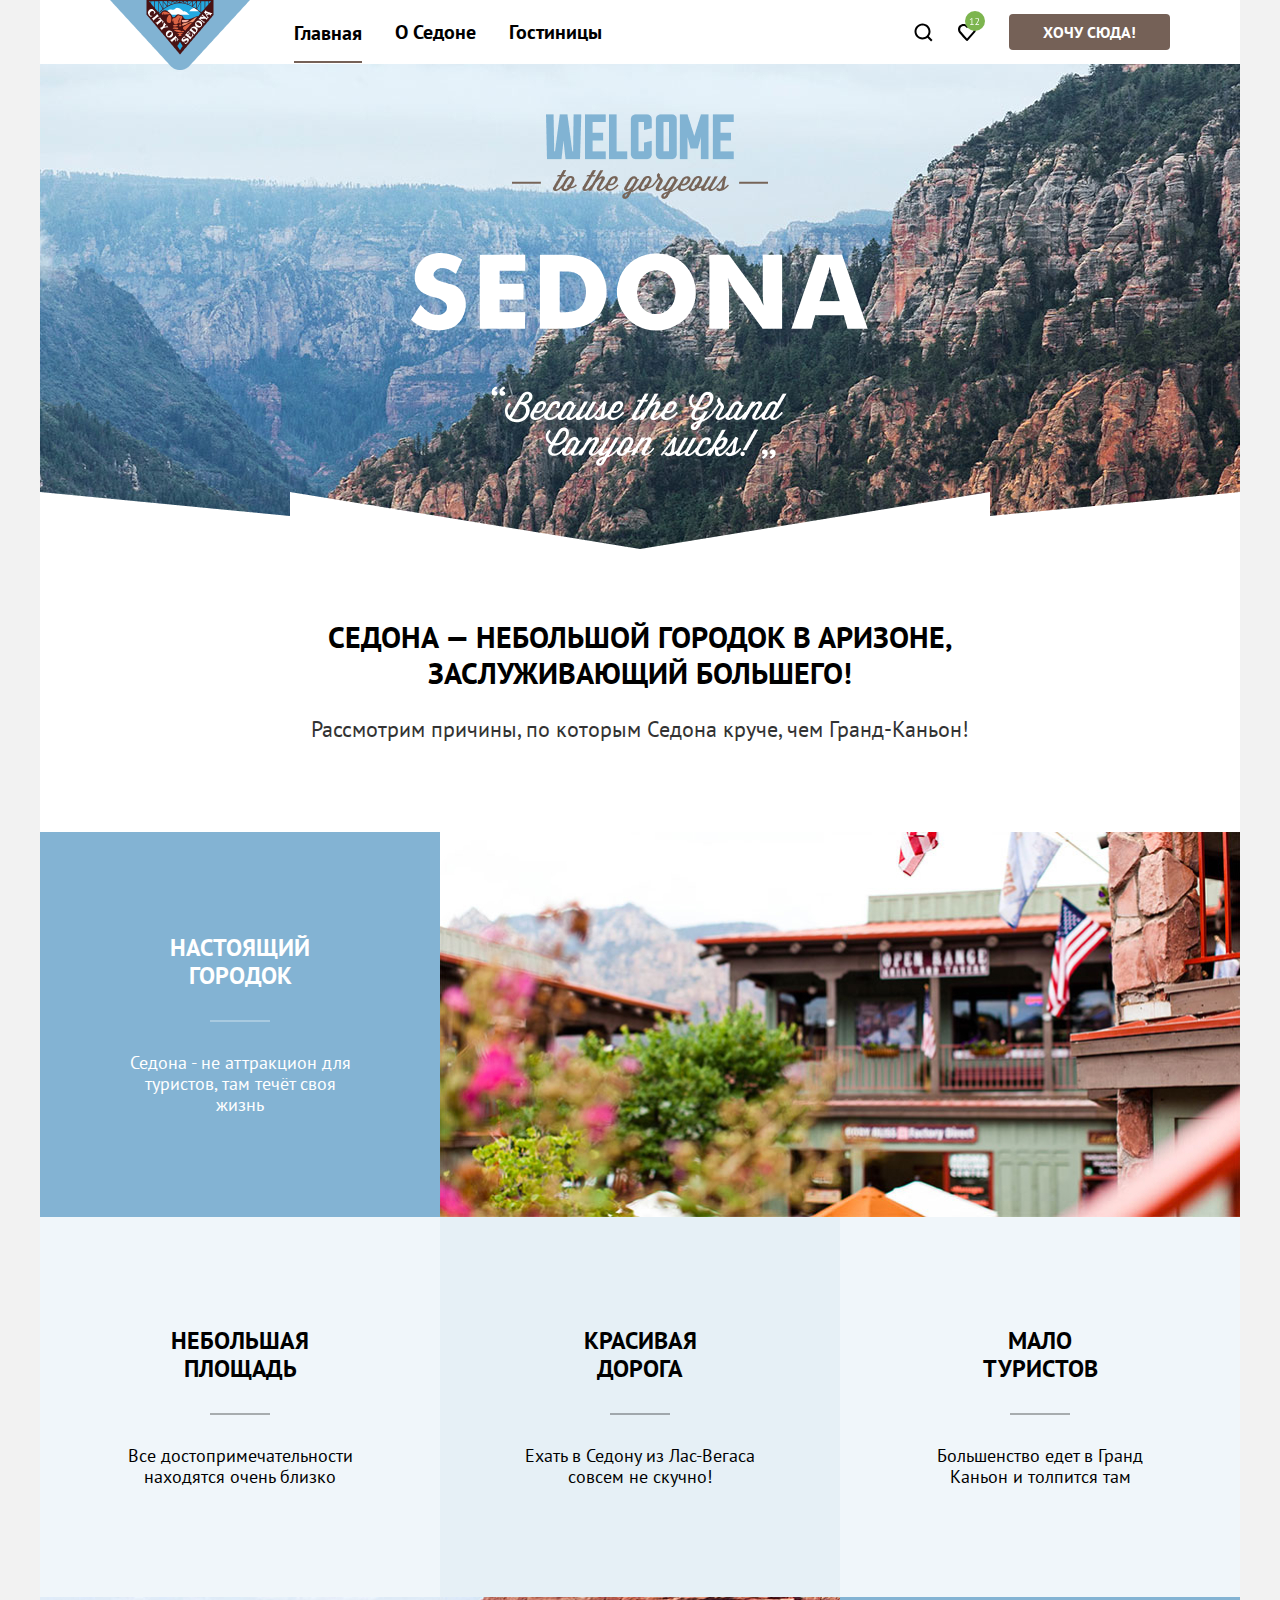
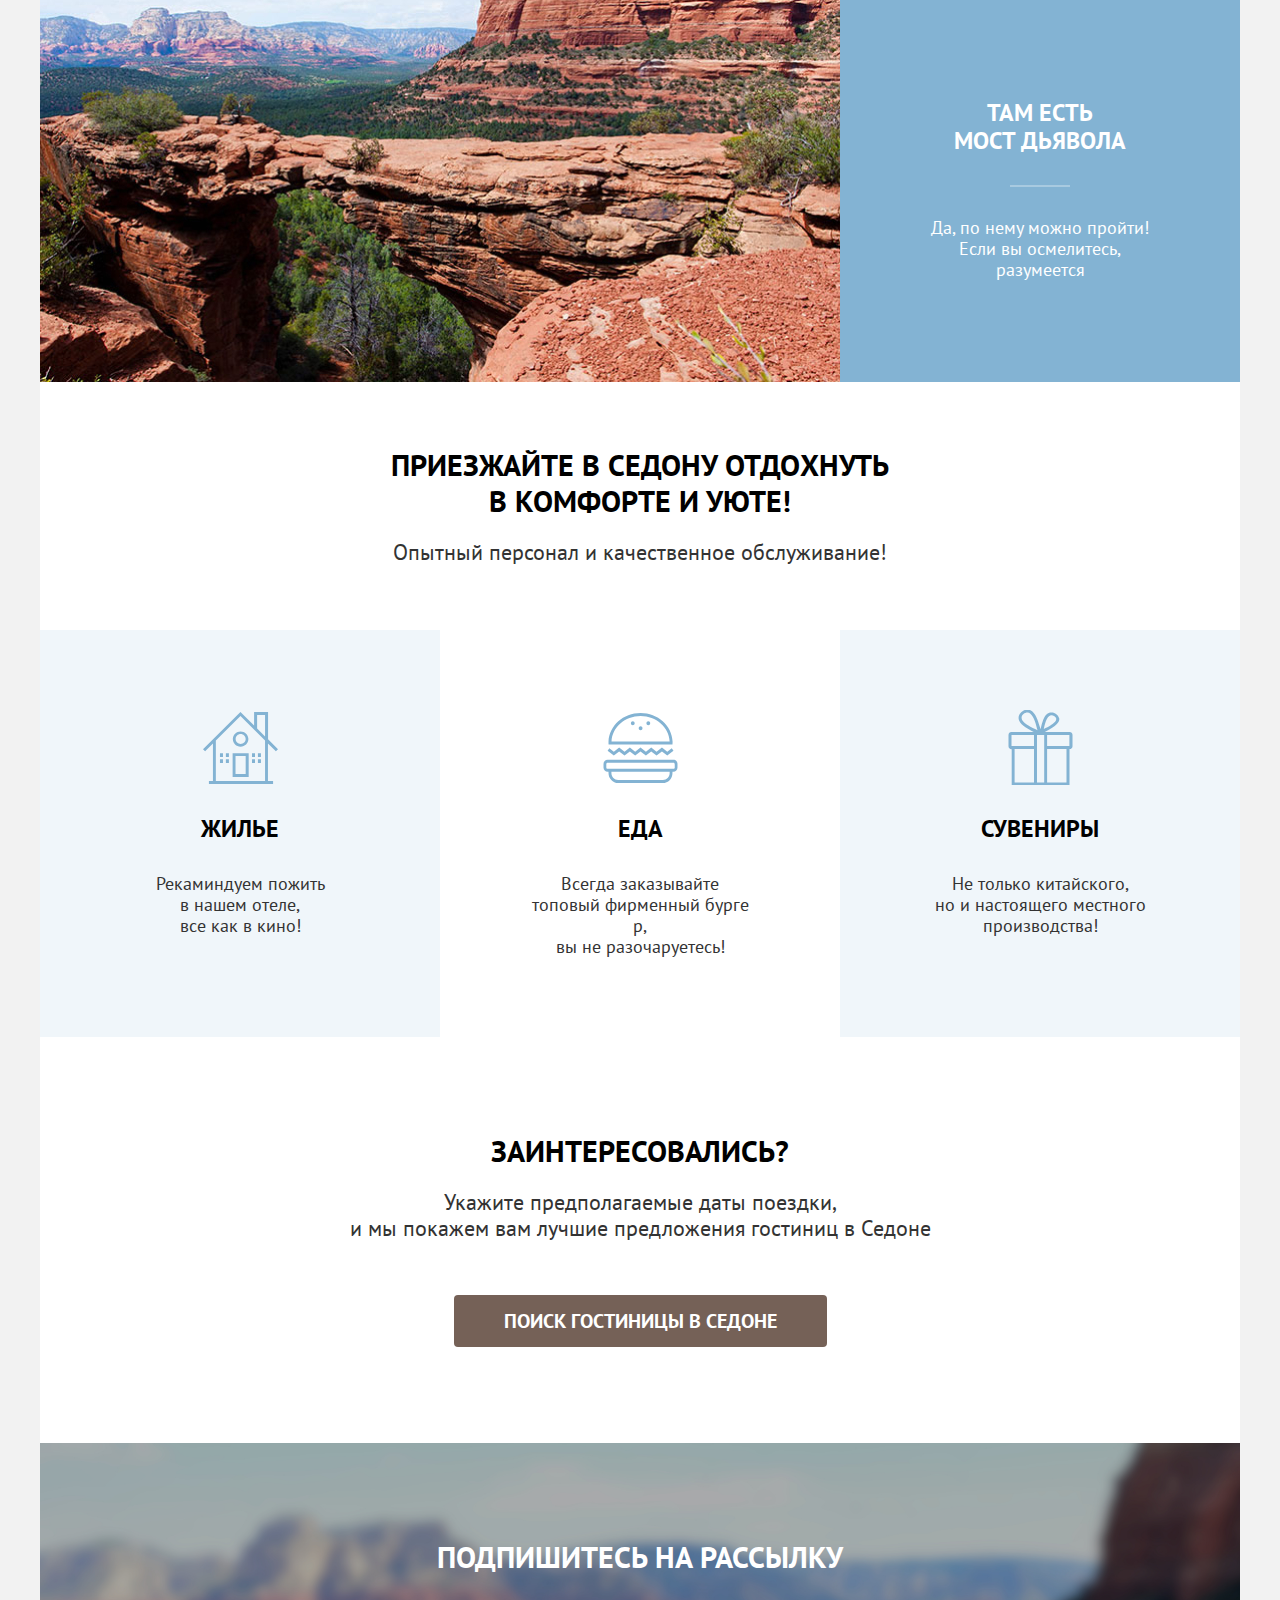
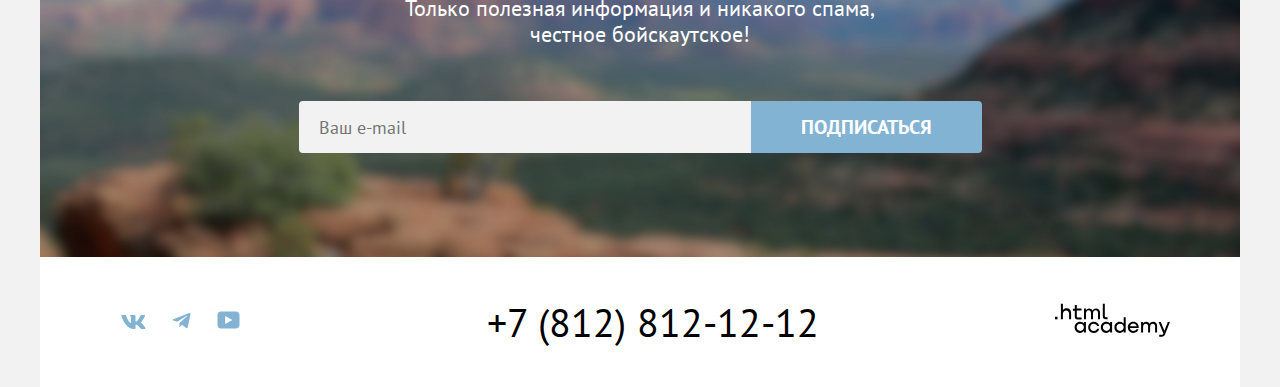
==== commit dc32be5f: "Merge pull request #15 from Odissey7/master" ====
--- a/index.html
+++ b/index.html
@@ -5,6 +5,7 @@
     <meta charset="utf-8">
     <title>HTML Academy: Седона</title>
     <link rel="stylesheet" href="/styles/styles.css">
+    <link rel="icon" type="image/png" sizes="32x32" href="images/favicon-32x32.png">
   </head>
 
 
@@ -13,43 +14,33 @@
       <header class="page-header">
         <nav class="navigation">
 
-          <img class="logo" src="./images/logo.png" width="140" height="70" alt="Иконка">
+          <img class="logo" src="./images/logo.png" width="140" height="70" alt="Иконка.">
 
           <!--Header №1-->
-          <div class="navigation-container">
-            <ul class="navigation-list">
-              <li class="navigation-item">
-                <a class="navigation-link navigation-link-current" href="./index.html">Главная</a>
-              </li>
-              <li class="navigation-item">
-                <a class="navigation-link" href="about.html">О Седоне</a>
-              </li>
-              <li class="navigation-item">
-                <a class="navigation-link" href="./catalog.html">Гостиницы</a>
-              </li>
-            </ul>
-          </div>
+          <ul class="navigation-list">
+            <li class="navigation-item">
+              <a class="navigation-link navigation-link-current" href="./index.html">Главная</a>
+            </li>
+            <li class="navigation-item">
+              <a class="navigation-link" href="about.html">О Седоне</a>
+            </li>
+            <li class="navigation-item">
+              <a class="navigation-link" href="./catalog.html">Гостиницы</a>
+            </li>
+          </ul>
 
           <!--Header №2-->
-          <div class="navigation-container-right">
-            <ul class="navigation-list">
-              <li class="navigation-item">
-                <a class="like-link" href="#">
-                  <img class="search" src="./images/search.svg" width="44" height="64" alt="Кнопка поиска">
-                  <span class="visually-hidden">Поиск</span>
-                </a>
-              </li>
-              <li class="navigation-item">
-                <a class="like-link" href="#">
-                  <img class="like" src="./images/like.svg" width="44" height="64" alt="Избранное">
-                  <span class="visually-hidden">Избранное</span>
-                </a>
-              </li>
-              <!--Button-->
-              <li class="navigation-item">
-                <a class="button button-header" href="#">Хочу сюда!</a>
-              </li>
-            </ul>
+          <div class="user-list">
+            <a class="like-link" href="#">
+              <img class="search" src="./images/search.svg" width="44" height="64" alt="Кнопка поиска.">
+              <span class="visually-hidden">Поиск</span>
+            </a>
+            <a class="like-link" href="#">
+              <img class="like" src="./images/like.svg" width="44" height="64" alt="Избранное.">
+              <span class="visually-hidden">Избранное</span>
+            </a>
+            <!--Button-->
+            <a class="button button-header" href="#">Хочу сюда!</a>
           </div>
         </nav>
       </header>
@@ -60,7 +51,7 @@
       <main class="main-index">
         <h1 class="visually-hidden">Wellcom to Sedona</h1>
         <div class="hero">
-          <img class="welcome" src="./images/welcome.png" width="458" height="352" alt="Приветствуем в Седоне">
+          <img class="welcome" src="./images/welcome.png" width="458" height="352" alt="Приветствуем в Седоне.">
         </div>
 
 
@@ -79,28 +70,22 @@
                 <h3 class="advantages-title"> Настоящий<br>городок</h3>
                 <p class="advantages-description">Седона - не аттракцион для<br> туристов, там течёт своя<br> жизнь</p>
               </div>
-              <img class="images" src="./images/photo-1.jpg" width="800" height="384" alt="Изображение домика">
-            </li>
-
-            <li class="advantages-item advantages-item-squares advantages-item-wide">
-              <div class="advantages-item-container">
-                <h3 class="advantages-title">Небольшая<br>площадь</h3>
-                <p class="advantages-description">Все достопримечательности<br> находятся очень близко</p>
-              </div>
-            </li>
-
-            <li class="advantages-item advantages-item-road advantages-item-wide">
-              <div class="advantages-item-container">
-                <h3 class="advantages-title">Красивая<br>дорога</h3>
-                <p class="advantages-description">Ехать в Седону из Лас-Вегаса<br> совсем не скучно!</p>
-              </div>
-            </li>
-
-            <li class="advantages-item advantages-item-tourist advantages-item-wide">
-              <div class="advantages-item-container">
-                <h3 class="advantages-title">Мало<br>туристов</h3>
-                <p class="advantages-description">Большенство едет в Гранд<br> Каньон и толпится там</p>
-              </div>
+              <img class="images" src="./images/photo-1.jpg" width="800" height="384" alt="Изображение домика.">
+            </li>
+
+            <li class="advantages-item advantages-item-squares advantages-item-container advantages-item-wide">
+              <h3 class="advantages-title">Небольшая<br>площадь</h3>
+              <p class="advantages-description">Все достопримечательности<br> находятся очень близко</p>
+            </li>
+
+            <li class="advantages-item advantages-item-road advantages-item-container advantages-item-wide">
+              <h3 class="advantages-title">Красивая<br>дорога</h3>
+              <p class="advantages-description">Ехать в Седону из Лас-Вегаса<br> совсем не скучно!</p>
+            </li>
+
+            <li class="advantages-item advantages-item-tourist advantages-item-container advantages-item-wide">
+              <h3 class="advantages-title">Мало<br>туристов</h3>
+              <p class="advantages-description">Большенство едет в Гранд<br> Каньон и толпится там</p>
             </li>
 
             <!--Синний-->
@@ -109,7 +94,7 @@
                 <h3 class="advantages-title">Там есть<br>мост дьявола</h3>
                 <p class="advantages-description">Да, по нему можно пройти!<br> Если вы осмелитесь,<br> разумеется</p>
               </div>
-              <img class="images" src="images/photo-2.jpg" width="800" height="385" alt="Каньон">
+              <img class="images" src="images/photo-2.jpg" width="800" height="385" alt="Каньон.">
             </li>
           </ul>
 
@@ -122,31 +107,22 @@
 
           <!--Жилье-->
           <ul class="advantages-souvenirs">
-            <li class="advantages-item-souvenirs">
-              <div class="advantages-eat">
-                <img class="souvenir" src="./images/housing.svg" width="75" height="72" alt="Рисунок домика">
-                <h3 class="advantages-title-live">Жилье</h3>
-                <p class="advantages-live">Рекаминдуем пожить<br> в нашем отеле,<br> все как в кино!
-                </p>
-              </div>
-            </li>
-
-            <li class="advantages-item-souvenirs souvenirs-second">
-              <div class="advantages-eat">
-                <img class="souvenir" src="./images/eating.svg" width="74" height="70" alt="Рисунок бургера">
-                <h3 class="advantages-title-live">Еда</h3>
-                <p class="advantages-live">Всегда заказывайте<br> топовый фирменный бургер,<br> вы не разочаруетесь!
-                </p>
-              </div>
-            </li>
-
-            <li class="advantages-item-souvenirs">
-              <div class="advantages-eat">
-                <img class="souvenir" src="./images/souvenir.svg" width="64" height="76" alt="Рисунок подарка">
-                <h3 class="advantages-title-live">Сувениры</h3>
-                <p class="advantages-live">Не только китайского,<br> но и настоящего местного<br> производства!
-                </p>
-              </div>
+            <li class="advantages-item-souvenirs advantages-item-souvenirs-home">
+              <h3 class="advantages-title-live">Жилье</h3>
+              <p class="advantages-live">Рекаминдуем пожить<br> в нашем отеле,<br> все как в кино!
+              </p>
+            </li>
+
+            <li class="advantages-item-souvenirs advantages-item-souvenirs-eat souvenirs-second">
+              <h3 class="advantages-title-live">Еда</h3>
+              <p class="advantages-live">Всегда заказывайте<br> топовый фирменный бургер,<br> вы не разочаруетесь!
+              </p>
+            </li>
+
+            <li class="advantages-item-souvenirs advantages-item-souvenirs-souvenir">
+              <h3 class="advantages-title-live">Сувениры</h3>
+              <p class="advantages-live">Не только китайского,<br> но и настоящего местного<br> производства!
+              </p>
             </li>
 
           </ul>
@@ -220,9 +196,9 @@
             </li>
           </ul>
 
-          <h3>
-            <a class="footer-call" href="tel:+78128121212">+7-812-812-12-12</a>
-          </h3>
+
+          <a class="footer-call" href="tel:+78128121212">+7 (812) 812-12-12</a>
+
 
           <a class="htmlacademy" href="https://htmlacademy.ru/">
             <svg class="svg-htmlacademy" xmlns="http://www.w3.org/2000/svg" width="115" height="34"
@@ -271,13 +247,13 @@
 
           <form class="index-popup-form" action="https://echo.htmlacademy.ru/">
             <ul class="index-popup-date">
-              <li class="index-popup-check-in">
+              <li class="index-popup-check-in index-popup-item">
                 <h3 class="popup-title popup-title-date">Дата заезда:</h3>
                 <span class="popup-past">Мы не можем отправить вас в прошлое.</span>
                 <div class="index-popup">
                   <label class="popup-date-check-in">
-                    <input class="date-popup" placeholder="27 апреля 2020" type="text" name="date-check-in" id="check-in"
-                      required>
+                    <input class="date-popup" placeholder="27 апреля 2020" type="text" name="date-check-in"
+                      id="check-in" required>
 
                   </label>
                   <button class="index-popup-calendar" type="submit">
@@ -323,9 +299,9 @@
 
                 </div>
               </li>
-              <li class="index-popup-departure">
-                  <h3 class="popup-title popup-title-out">Дата выезда:</h3>
-                  <span class="popup-available">На эти даты есть свободные номера. Пока есть.</span>
+              <li class="index-popup-departure index-popup-item">
+                <h3 class="popup-title popup-title-out">Дата выезда:</h3>
+                <span class="popup-available">На эти даты есть свободные номера. Пока есть.</span>
                 <div class="index-popup">
                   <label class="popup-date-check-in">
                     <input class="date-popup" placeholder="1 сентября 2023" type="text" name="date-check" id="check"
@@ -378,35 +354,63 @@
               </li>
             </ul>
 
-            <ul class="popup-parents-children">
-              <li class="popup-parents">
-                <h3 class="popup-title">Взрослые:</h3>
-
-                <label class="popup-parents-label">
-                  <input class="parents-popup" placeholder="2" type="number" name="parents">
-                </label>
-
-              </li>
-
-              <li class="popup-children">
-                <div class="index-children">
-                  <h3 class="popup-title">Дети:</h3>
-                  <svg class="svg-info" xmlns="http://www.w3.org/2000/svg" width="26" height="26" viewBox="0 0 26 26">
-                    <circle cx="13" cy="13" r="13" />
-                    <path class="svg-info-info" fill-rule="evenodd" clip-rule="evenodd"
-                      d="M12 7H14V9H12V7ZM14 19H12V10H14V19Z" />
-                  </svg>
+            <div class="people-kid">
+              <div class="form-modal-mine people">
+                <label class="popup-title people-quantity" for="number-of-people">Взрослые:</label>
+                <div class="quantity">
+                  <button class="quantity-button minus" type="button">
+                    <span class="visually-hidden">Уменьшить количество взрослых.</span>
+                    <svg class="modal-pic" xmlns="http://www.w3.org/2000/svg" width="14" height="14" viewBox="0 0 14 2">
+                      <path d="M0 0v2h14V0H0Z"></path>
+                    </svg>
+                  </button>
+                  <input class="number-people" type="number" id="number-of-people" name="number-of-people" value="2">
+                  <button class="quantity-button plus" type="button">
+                    <span class="visually-hidden">Увеличить количество взрослых.</span>
+                    <svg class="modal-pic" xmlns="http://www.w3.org/2000/svg" width="14" height="14"
+                      viewBox="0 0 14 14">
+                      <path d="M14 6H8V0H6v6H0v2h6v6h2V8h6V6Z"></path>
+                    </svg>
+                  </button>
                 </div>
-
-                <label class="popup-children-label">
-                  <input class="children-popup" placeholder="2" type="number" name="children">
-                </label>
-
-              </li>
-            </ul>
+              </div>
+              <div class="form-modal-mine kid">
+                <div class="kid-quantity">
+                  <label class="popup-title kid-quantity" for="number-of-kid">Дети:</label>
+                  <div class="tooltip">
+                    <button class="tooltip-toggle" type="button" aria-labelledby="tooltip-label-kid">
+                      <svg class="tooltip-icon" xmlns="http://www.w3.org/2000/svg" width="26" height="26"
+                        viewBox="0 0 26 26">
+                        <circle cx="13" cy="13" r="13" />
+                        <path fill="#fff" fill-rule="evenodd" d="M12 7h2v2h-2V7Zm2 12h-2v-9h2v9Z" clip-rule="evenodd" />
+                      </svg>
+                    </button>
+                    <span class="tooltip-text" role="tooltip" id="tooltip-label-kid">Укажите количество детей, которые
+                      будут с вами, возраст которых от 6 до 18 лет. Дети до 6 лет размещаются бесплатно.
+                    </span>
+                  </div>
+                </div>
+                <div class="quantity-kid">
+                  <button class="quantity-button minus" type="button">
+                    <svg class="modal-pic" xmlns="http://www.w3.org/2000/svg" width="14" height="14" viewBox="0 0 14 2">
+                      <path d="M0 0v2h14V0H0Z" />
+                    </svg>
+                    <span class="visually-hidden">Уменьшить количество детей.</span>
+                  </button>
+                  <input class="number-people" type="number" id="number-of-kid" name="number-of-kid" value="2">
+                  <button class="quantity-button plus" type="button">
+                    <span class="visually-hidden">Увеличить количество детей.</span>
+                    <svg class="modal-pic" xmlns="http://www.w3.org/2000/svg" width="14" height="14"
+                      viewBox="0 0 14 14">
+                      <path d="M14 6H8V0H6v6H0v2h6v6h2V8h6V6Z" />
+                    </svg>
+                  </button>
+                </div>
+              </div>
+            </div>
 
             <div class="popup-button">
-              <button type="button" class="button button-blue-popup">
+              <button type="submit" class="button button-blue-popup">
                 <span class="popup-find">Найти</span>
               </button>
             </div>
--- a/styles/styles.css
+++ b/styles/styles.css
@@ -12,6 +12,10 @@
     font-display: swap;
 }
 
+img {
+    max-width: 100%;
+    vertical-align: middle;
+}
 
 body {
     width: 1200px;
@@ -29,7 +33,7 @@
 }
 
 .page-header {
-    height: 64px;
+    min-height: 64px;
     padding: 0 70px;
 }
 
@@ -40,16 +44,14 @@
 .logo {
     z-index: 1;
     position: absolute;
+    top: 0;
+    left: 0;
 }
 
 .catalog-html {
     width: 1200px;
 }
 
-.main-catalog {
-    text-transform: capitalize;
-}
-
 .navigation {
     display: flex;
     align-items: center;
@@ -57,6 +59,7 @@
     font-weight: 700;
     font-size: 20px;
     line-height: 24px;
+    position: relative;
 }
 
 .navigation-container {
@@ -78,15 +81,16 @@
 }
 
 .navigation-list {
-
-    list-style: none;
-
-    display: contents;
+    min-width: 340px;
+    list-style: none;
+    display: flex;
+    flex-wrap: wrap;
     flex-direction: row;
     justify-content: space-between;
     align-items: center;
     margin: 0;
     padding: 0;
+    padding-left: 168px;
 }
 
 .navigation-item {
@@ -99,11 +103,63 @@
     list-style: none;
     color: black;
     padding: 20px 16px;
+    display: inline-block;
+    outline: none;
+}
+
+.navigation-link:hover,
+.navigation-link:focus {
+    background-color: #f3f6f8;
+}
+
+.navigation-link-current {
+    z-index: 1;
+    position: relative;
+    padding-bottom: 17.5px;
+}
+
+.navigation-link-current-catalog {
+    position: relative;
+    padding-bottom: 17.5px;
+}
+
+.navigation-link-current::after {
+    position: absolute;
+    content: "";
+    right: 16px;
+    left: 16px;
+    bottom: 0;
+    height: 2px;
+    background-color: #756157;
+}
+
+.navigation-link-current-catalog::after {
+    position: absolute;
+    content: "";
+    right: 16px;
+    left: 16px;
+    bottom: 0;
+    height: 2px;
+    background-color: #756157;
+}
+
+.user-list {
+    display: flex;
+    align-items: center;
+    margin: 0;
+    padding: 0;
 }
 
 .like-link {
     text-decoration: none;
     list-style: none;
+    display: inline-block;
+    outline: none;
+}
+
+.like-link:hover,
+.like-link:focus {
+    background-color: #f3f6f8;
 }
 
 .index-connection-footer {
@@ -119,11 +175,16 @@
     text-decoration: none;
     list-style: none;
     display: block;
-    font-weight: 700;
     padding: 8px 34px;
-}
-
-.button-header:hover {
+    margin-left: 20px;
+    font-weight: 700;
+    font-size: 16px;
+    line-height: 20px;
+    outline: none;
+}
+
+.button-header:hover,
+.button-header:focus {
     background-color: #615048;
 }
 
@@ -181,20 +242,23 @@
 .view-buttons {
     list-style: none;
     margin: 0;
-    padding-right: 10px;
-    width: 160px;
+    padding: 0;
+    gap: 5px;
+    max-width: 170px;
     display: flex;
     align-items: center;
     justify-content: space-between;
     cursor: pointer;
 }
 
+
 .view-buttons-item {
     list-style: none;
     justify-content: space-between;
     padding: 14px 15px;
-    margin: 0 3.5px;
-
+    width: 100%;
+    height: 100%;
+    display: block;
     border: 2px solid #E5E5E5;
     border-radius: 4px;
 }
@@ -205,7 +269,7 @@
     cursor: pointer;
 }
 
-.view-button:hover{
+.view-button:hover {
     border: 2px solid #000000;
 }
 
@@ -239,7 +303,7 @@
     padding: 90px 85px;
     display: flex;
     align-items: center;
-    justify-content: flex-start;
+    justify-content: center;
     flex-direction: column;
 }
 
@@ -271,17 +335,19 @@
 
 .footer-social-network {
     align-items: center;
-    height: 120px;
+    min-height: 130px;
     display: flex;
     justify-content: space-between;
 }
 
 .main-catalog-hotel {
+    font-family: 'PT Sans', Arial, Helvetica, sans-serif;
+    font-style: normal;
     font-weight: 700;
     font-size: 60px;
     line-height: 78px;
-    padding: 35px 70px 8px;
-    margin: 0;
+    margin: 0;
+    margin-bottom: 8px;
 }
 
 .connection-footer {
@@ -294,8 +360,8 @@
 
 .footer-inline {
     list-style: none;
-    padding: 12.5px;
-    display: inline;
+    padding: 11px;
+    display: inline-flex;
 }
 
 .footer-catalog-link {
@@ -364,6 +430,9 @@
     position: relative;
     padding-bottom: 30px;
     width: 175px;
+    font-weight: 700;
+    font-size: 24px;
+    line-height: 28px;
 }
 
 .advantages-title::before {
@@ -400,6 +469,7 @@
     background-image: url("../images/index-background.jpg");
     background-repeat: no-repeat;
     background-size: cover;
+    background-color: #e6f0f6;
 }
 
 .hero::after {
@@ -409,8 +479,6 @@
     height: 57px;
     left: 0;
     bottom: 0;
-
-
     background-image: url("../images/shelf.png");
 }
 
@@ -486,9 +554,9 @@
     overflow: hidden;
 }
 
-.Catalog-form {
-    display: flex;
-    justify-content: space-around;
+.catalog-form {
+    display: flex;
+    gap: 70px;
 }
 
 .footer-call {
@@ -528,6 +596,7 @@
     display: flex;
     margin: 0;
     padding: 0;
+    flex-wrap: wrap;
 }
 
 
@@ -535,17 +604,17 @@
     list-style: none;
     word-break: break-all;
     margin: 0;
-    padding: 0;
     width: 400px;
     min-height: 385px;
     text-align: center;
 
     background-color: rgba(131, 179, 211, 0.12);
     object-fit: cover;
-}
-
-.advantages-eat {
     padding: 80px 85px;
+    box-sizing: border-box;
+    display: flex;
+    flex-direction: column;
+    align-items: center;
 }
 
 
@@ -555,7 +624,7 @@
 
 .sedona-city {
     padding-top: 70px;
-    padding-bottom: 70px;
+    padding-bottom: 90px;
 }
 
 .rectangle {
@@ -577,7 +646,6 @@
     flex-direction: row;
     align-items: center;
     padding: 0 70px;
-    padding-top: 80px;
 }
 
 .numbers-catalog {
@@ -585,6 +653,8 @@
     padding: 0;
     margin: 0;
     border-radius: 4px;
+    display: flex;
+    gap: 8px;
 }
 
 .catalog-type-wrap {
@@ -595,10 +665,37 @@
 }
 
 .catalog-nice-hotels {
+    font-family: 'PT Sans', Arial, Helvetica, sans-serif;
+    font-style: normal;
+    font-weight: 700;
+    font-size: 24px;
+    line-height: 28px;
+    margin: 0;
     grid-column: 1/-1;
     text-transform: capitalize;
 }
 
+.advantages-item-souvenirs::before {
+    content: "";
+    width: 75px;
+    height: 75px;
+    display: block;
+    background-position: center;
+    background-repeat: no-repeat;
+    margin-bottom: 30px;
+}
+
+.advantages-item-souvenirs-home::before {
+    background-image: url('../images/housing.svg');
+}
+
+.advantages-item-souvenirs-eat::before {
+    background-image: url('../images/eating.svg');
+}
+
+.advantages-item-souvenirs-souvenir::before {
+    background-image: url('../images/souvenir.svg');
+}
 
 .souvenirs-second {
     background-color: #ffffff;
@@ -606,7 +703,7 @@
 
 
 .button {
-
+    font-family: 'PT Sans', Arial, Helvetica, sans-serif;
     font-weight: 700;
     cursor: pointer;
 
@@ -664,7 +761,6 @@
 }
 
 .submit-subscribe {
-    padding: 8px 50px;
     font-weight: 700;
     font-size: 20px;
     line-height: 36px;
@@ -684,7 +780,8 @@
 
 .catalog-goods {
     position: relative;
-    padding: 0 70px;
+    padding: 0 70px 36px;
+    margin-bottom: 40px;
 }
 
 .catalog-goods::after {
@@ -692,7 +789,7 @@
     position: absolute;
     width: 1060px;
     content: "";
-    bottom: -40px;
+    bottom: 0;
 }
 
 .catalog-cheap {
@@ -727,11 +824,21 @@
 
 .catalog-hotels {
     text-transform: uppercase;
+    font-family: 'PT Sans', Arial, Helvetica, sans-serif;
+    font-style: normal;
     font-weight: 700;
     font-size: 30px;
     line-height: 36px;
 
     margin: 0;
+}
+
+.start-free {
+    font-family: 'PT Sans', Arial, Helvetica, sans-serif;
+    font-style: normal;
+    font-weight: 400;
+    font-size: 18px;
+    line-height: 21px;
 }
 
 
@@ -741,14 +848,17 @@
 }
 
 .catalog-image {
-    min-height: 412px;
     color: #ffffff;
+    background-color: #3f5e72;
     background-image: url("../images/catalog-backgroung.jpg");
     background-repeat: no-repeat;
     background-size: cover;
+    padding: 35px 70px 60px;
 }
 
 .catalog-menu {
+    font-family: 'PT Sans', Arial, Helvetica, sans-serif;
+    font-style: normal;
     margin: 0;
     text-transform: capitalize;
     font-weight: 700;
@@ -759,8 +869,9 @@
 
 .catalog-reset {
     position: relative;
-    top: 50px;
+    top: 55px;
     display: grid;
+    gap: 35px;
 }
 
 .page-interested {
@@ -775,6 +886,7 @@
     padding-top: 96px;
     padding-bottom: 104px;
     color: #ffffff;
+    background-color: #3f5e72;
     background-image: url("../images/canion.jpg");
     background-repeat: no-repeat;
     background-size: cover;
@@ -788,7 +900,7 @@
 
 .subscribe-catalog {
     height: 215px;
-    padding-top: 96px;
+    padding-top: 156px;
     padding-bottom: 104px;
 }
 
@@ -812,6 +924,8 @@
     color: #000000;
     padding-bottom: 20px;
     margin: 0;
+    font-family: 'PT Sans', Arial, Helvetica, sans-serif;
+    font-style: normal;
     font-weight: 700;
     font-size: 30px;
     line-height: 36px;
@@ -827,12 +941,15 @@
 }
 
 .advantages-subscribe-catalog {
-    margin: 0;
     color: #333333;
     padding-bottom: 54px;
+    font-family: 'PT Sans', Arial, Helvetica, sans-serif;
+    font-style: normal;
     font-weight: 400;
     font-size: 22px;
     line-height: 26px;
+    max-width: 500px;
+    margin: 0 auto;
 }
 
 .catalog-numbers {
@@ -840,17 +957,25 @@
     list-style: none;
     border-radius: 4px;
     display: flex;
-    padding: 11px 23px;
+    justify-content: center;
+    border: 1px solid transparent;
+    padding: 11px;
     color: white;
     background-color: #83B3D3;
-}
-
-.catalog-numbers:hover{
+    box-sizing: border-box;
+    font-weight: 700;
+    font-size: 20px;
+    line-height: 36px;
+    min-width: 60px;
+    text-align: center;
+}
+
+.catalog-numbers:hover {
     background-color: #68A2CA;
     border: 1px solid #82B3D3;
 }
 
-.catalog-numbers:active{
+.catalog-numbers:active {
     color: rgba(255, 255, 255, 0.3);
     background-color: #82B3D3;
 }
@@ -865,12 +990,13 @@
     background-color: #F2F2F2;
 }
 
-.pages-numbers-light:hover{
+.pages-numbers-light:hover {
     color: black;
     background-color: #F2F2F2;
-    border: none;
-}
-.pages-numbers-light:active{
+    border-color: #F2F2F2;
+}
+
+.pages-numbers-light:active {
     color: black;
     background-color: #F2F2F2;
 }
@@ -880,64 +1006,93 @@
     background-color: #ffffff;
 }
 
-.pages-numbers-white:hover{
+.pages-numbers-white:hover {
     color: black;
     background-color: #ffffff;
-    border: none;
+    border-color: #ffffff;
 }
 
 .bread-crumbs {
+    font-family: 'PT Sans', Arial, Helvetica, sans-serif;
+    font-style: normal;
+    font-weight: 400;
+    font-size: 16px;
+    line-height: 21px;
     color: #ffffff;
 }
 
 .catalog-crumbs-bread {
     border: none;
     display: block;
+    padding: 0;
+    margin: 0;
 }
 
 .catalog-filter-group {
     border: none;
+    padding: 0;
+    margin: 0;
+    margin-left: auto;
 }
 
 .crumbs-bread {
-    padding: 8px 70px 45px;
+    display: flex;
+    margin-bottom: 40px;
+    gap: 10px;
 }
 
 .main-crumbs-bread {
     text-decoration: none;
     list-style: none;
-    padding: 0 3px;
+    display: flex;
+    align-items: center;
+}
+
+.main-crumbs-bread:not(:last-child)::after {
+    content: "";
+    width: 7px;
+    height: 10px;
+    display: block;
+    margin-left: 10px;
+    background-image: url('../images/check-mark.svg');
 }
 
 .catalog-button-apply {
-    font-weight: 700;
+
+    font-family: 'PT Sans', Arial, Helvetica, sans-serif;
+    font-style: normal;
+    font-weight: 700;
+    font-size: 16px;
+    line-height: 20px;
     padding: 8px 50px;
     background-color: #83B3D3;
 
 }
 
-.catalog-button-apply:hover{
+.catalog-button-apply:hover {
     background-color: #68A2CA;
 }
 
-.catalog-button-apply:active{
+.catalog-button-apply:active {
     color: rgba(255, 255, 255, 0.3);
     background-color: #83B3D3;
 }
 
 .catalog-button-reset {
-    position: relative;
-    top: 40px;
-    font-weight: 700;
+    font-family: 'PT Sans', Arial, Helvetica, sans-serif;
+    font-style: normal;
+    font-weight: 700;
+    font-size: 16px;
+    line-height: 20px;
     padding: 8px 50px;
     background: fixed;
 }
 
-.catalog-button-reset:hover{
+.catalog-button-reset:hover {
     border: 3px solid #82B3D3;
 }
 
-.catalog-button-reset:active{
+.catalog-button-reset:active {
     color: rgba(255, 255, 255, 0.3);
 }
 
@@ -992,11 +1147,11 @@
     line-height: 20px;
 }
 
-.button-color-third:hover{
+.button-color-third:hover {
     background-color: #6C9E42;
 }
 
-.button-color-third:active{
+.button-color-third:active {
     color: rgba(255, 255, 255, 0.3);
     background-color: #7DB54F;
 }
@@ -1010,6 +1165,7 @@
     font-weight: 400;
     font-size: 16px;
     line-height: 20px;
+    text-transform: uppercase;
 }
 
 .beautiful-catalog-hotel {
@@ -1064,6 +1220,11 @@
 }
 
 .catalog-text {
+    font-family: 'PT Sans', Arial, Helvetica, sans-serif;
+    font-style: normal;
+    font-weight: 400;
+    font-size: 18px;
+    line-height: 23px;
     padding-left: 16px;
 }
 
@@ -1135,56 +1296,20 @@
     line-height: 24px;
 }
 
-.navigation-link-current {
-    z-index: 1;
-    position: relative;
-    padding-bottom: 17.5px;
-}
-
-.navigation-link-current-catalog {
-    position: relative;
-    padding-bottom: 17.5px;
-}
-
-.navigation-link-current::after {
-    position: absolute;
-    content: "";
-
-    right: 16px;
-    left: 16px;
-    bottom: 0;
-
-    height: 2px;
-    background-color: #756157;
-}
-
-.navigation-link-current-catalog::after {
-    position: absolute;
-    content: "";
-
-    right: 16px;
-    left: 16px;
-    bottom: 0;
-
-    height: 2px;
-    background-color: #756157;
-}
 
 .index-popup-title {
     text-transform: uppercase;
-    width: 660px;
-    margin: 0;
-    padding-left: 70px;
-    padding-top: 64px;
-}
-
-
-.popup-active {
-    position: relative;
+    margin: 0;
+    margin-bottom: 64px;
+    font-weight: 700;
+    font-size: 30px;
+    line-height: 36px;
+}
+
+
+
+.popup {
     display: none;
-}
-
-.popup {
     position: fixed;
     top: 0;
     left: 0;
@@ -1194,6 +1319,11 @@
     justify-content: center;
 }
 
+.popup-active {
+    /* display: flex; */
+}
+
+
 .popup-title {
     padding-right: 46px;
     text-transform: capitalize;
@@ -1207,12 +1337,14 @@
 
 .popup-container {
     display: flex;
+    flex-direction: column;
     position: relative;
-    width: 717px;
-    height: 576px;
+    max-width: 717px;
+    padding: 64px 70px;
     background: #ffffff;
     border-radius: 30px;
     z-index: 1;
+    box-sizing: border-box;
 }
 
 
@@ -1239,12 +1371,25 @@
 
 .range-input {
     padding-right: 40px;
-    height: 48px;
+    height: 50px;
     width: 143px;
     box-sizing: border-box;
     border: none;
+    font-weight: 700;
+    font-size: 18px;
+    line-height: 24px;
     border-radius: 4px 0 0 4px;
-}
+    -moz-appearance: textfield;
+}
+
+.range-input::-webkit-outer-spin-button,
+.range-input::-webkit-inner-spin-button {
+    -webkit-appearance: none;
+    appearance: none;
+    margin: 0;
+}
+
+
 
 .range-input-min {
     padding-left: 20px;
@@ -1257,7 +1402,7 @@
 }
 
 .range-scale {
-    margin-top: 48px;
+    margin-top: 45px;
     position: relative;
     height: 4px;
     margin-bottom: 16px;
@@ -1304,15 +1449,11 @@
 
 .toggle-max {
     top: -8px;
-    right: -10px;
+    right: -20px;
 }
 
 legend.catalog-filter-title {
     padding-bottom: 30px;
-}
-
-.index-popup-form {
-    padding-left: 24px;
 }
 
 .index-popup-form-departure {
@@ -1336,7 +1477,7 @@
     padding: 0;
     position: absolute;
     top: 16px;
-    right: 17px;
+    right: 22px;
     border: none;
 }
 
@@ -1344,19 +1485,19 @@
     list-style: none;
     justify-content: center;
     align-items: center;
-    position: absolute;
-    top: 164px;
-    display: flex;
-    left: 70px;
+    display: flex;
+    position: relative;
+}
+
+.index-popup-item {
+    margin-bottom: 44px;
 }
 
 .index-popup-departure {
     list-style: none;
     align-items: center;
-    position: absolute;
-    top: 260px;
-    display: flex;
-    left: 70px;
+    display: flex;
+    position: relative;
 }
 
 .date-popup {
@@ -1371,6 +1512,8 @@
     padding: 12px 0 12px 20px;
     background-color: #F2F2F2;
     border: none;
+    width: 100%;
+    box-sizing: border-box;
 }
 
 .index-popup-date {
@@ -1384,13 +1527,11 @@
 .popup-parents-children {
     list-style: none;
     margin: 0;
-    width: 577px;
+    padding: 0;
     justify-content: space-between;
-    padding: 356px 0 0;
-    position: absolute;
-    align-items: center;
-    display: flex;
-    left: 70px;
+    align-items: center;
+    display: flex;
+    margin-bottom: 48px;
 }
 
 .popup-parents {
@@ -1443,11 +1584,11 @@
     background: #83B3D3;
 }
 
-.button-blue-popup:hover{
+.button-blue-popup:hover {
     background-color: #68A2CA;
 }
 
-.button-blue-popup:active{
+.button-blue-popup:active {
     color: rgba(255, 255, 255, 0.3);
     background-color: #83B3D3;
 }
@@ -1460,13 +1601,6 @@
     font-size: 20px;
     line-height: 24px;
 }
-
-.popup-button {
-    position: absolute;
-    bottom: 64px;
-    left: 70px;
-}
-
 
 .svg-network {
     fill: #83B3D3;
@@ -1526,6 +1660,14 @@
     border-radius: 4px;
     cursor: pointer;
     padding: 0;
+    -moz-appearance: textfield;
+}
+
+.children-popup::-webkit-outer-spin-button,
+.children-popup::-webkit-inner-spin-button {
+    -webkit-appearance: none;
+    appearance: none;
+    margin: 0;
 }
 
 .parents-popup {
@@ -1543,14 +1685,26 @@
     border-radius: 4px;
     cursor: pointer;
     padding: 0;
+    -moz-appearance: textfield;
+}
+
+.parents-popup::-webkit-outer-spin-button,
+.parents-popup::-webkit-inner-spin-button {
+    -webkit-appearance: none;
+    appearance: none;
+    margin: 0;
 }
 
 .popup-title-date {
-    padding-right: 24px;
+    padding: 0;
+    margin: 0;
+    margin-right: 24px;
 }
 
 .popup-title-out {
-    padding-right: 18px;
+    padding: 0;
+    margin: 0;
+    margin-right: 18px;
 }
 
 .svg-close {
@@ -1575,24 +1729,203 @@
 .index-popup-button {
     font-weight: 700;
     cursor: pointer;
-
     border: none;
     background: none;
     right: 52px;
     position: absolute;
     top: 64px;
+    padding: 0;
+}
+
+.form-modal-mine {
+    display: flex;
+    align-items: center;
+    margin: 0;
+    padding: 0;
+    margin-bottom: 54px;
+    position: relative;
 }
 
 
 .popup-past {
     color: #FF5757;
-    top: 60px;
+    top: 100%;
+    margin-top: 5px;
+    left: 155px;
     position: absolute;
 }
 
 .popup-available {
     position: absolute;
     color: #333333;
-    top: 60px;
-    left: 150px;
-}
+    top: 100%;
+    margin-top: 5px;
+    left: 155px;
+}
+
+
+.people-kid {
+    display: flex;
+    justify-content: space-between;
+    margin: 0;
+    padding: 0;
+}
+
+.people {
+    display: flex;
+    min-width: 247px;
+    justify-content: space-between;
+}
+
+.quantity {
+    display: flex;
+}
+
+.quantity-button {
+    width: 40px;
+    height: 48px;
+    border: none;
+    position: relative;
+    cursor: pointer;
+    outline: none;
+}
+
+.minus {
+    display: flex;
+    justify-content: center;
+    align-items: center;
+    border-radius: 4px 0 0 4px;
+}
+
+.plus {
+    display: flex;
+    justify-content: center;
+    align-items: center;
+    border-radius: 0 4px 4px 0;
+}
+
+.modal-pic {
+    fill: rgba(117, 97, 87, 0.3);
+}
+
+.quantity-button:hover .modal-pic {
+    fill: #000000;
+}
+
+.quantity-button:focus .modal-pic {
+    fill: #000000;
+    border: 3px solid #82B3D3;
+    border-radius: 4px;
+}
+
+.quantity-button:active .modal-pic {
+    fill: rgba(117, 97, 87, 0.3);
+}
+
+.kid {
+    display: flex;
+    min-width: 242px;
+    justify-content: space-between;
+}
+
+.number-people {
+    display: flex;
+    border: none;
+    padding: 14px 10px;
+    width: 31px;
+    font-weight: 700;
+    font-size: 18px;
+    line-height: 20px;
+    background: #F2F2F2;
+    justify-content: center;
+    align-items: center;
+    box-sizing: border-box;
+    font-family: "PT Sans", Arial, sans-serif;
+    -moz-appearance: textfield;
+    outline: none;
+}
+
+.number-people:focus {
+    background-color: #E6E6E6;
+}
+
+.number-people::-webkit-outer-spin-button,
+.number-people::-webkit-inner-spin-button {
+    -webkit-appearance: none;
+    appearance: none;
+    margin: 0;
+}
+
+.number-people::placeholder {
+    color: #000000;
+}
+
+.quantity-kid {
+    display: flex;
+}
+
+.tooltip {
+    position: absolute;
+    margin-left: 59px;
+    width: 26px;
+    height: 26px;
+    top: 50%;
+    transform: translateY(-50%);
+}
+
+.tooltip-toggle {
+    border: none;
+    background-color: transparent;
+    padding: 0;
+    margin: 0;
+    display: block;
+    cursor: pointer;
+    outline: none;
+}
+
+.tooltip-icon {
+    width: 100%;
+    height: 100%;
+    fill: #83B3D3;
+    display: block;
+}
+
+.tooltip-toggle:hover .tooltip-icon,
+.tooltip-toggle:focus .tooltip-icon {
+    fill: #68A2CA;
+}
+
+.tooltip-text {
+    color: #ffffff;
+    font-weight: 400;
+    font-size: 16px;
+    line-height: 20px;
+    padding: 20px 18px 23px 22px;
+    background: #333333;
+    box-shadow: 0 15px 30px rgba(0, 0, 0, 0.3);
+    border: none;
+    border-radius: 10px;
+    width: 216px;
+    position: absolute;
+    margin-top: 15px;
+    left: 50%;
+    transform: translateX(-50%);
+    z-index: 1;
+    display: none;
+}
+
+.tooltip-text::after {
+    position: absolute;
+    background-image: url(../images/triangle.svg);
+    width: 19px;
+    height: 9px;
+    bottom: 100%;
+    left: 50%;
+    transform: translateX(-50%);
+    content: "";
+}
+
+.tooltip-toggle:hover + .tooltip-text,
+.tooltip-toggle:focus + .tooltip-text {
+    display: block;
+}
